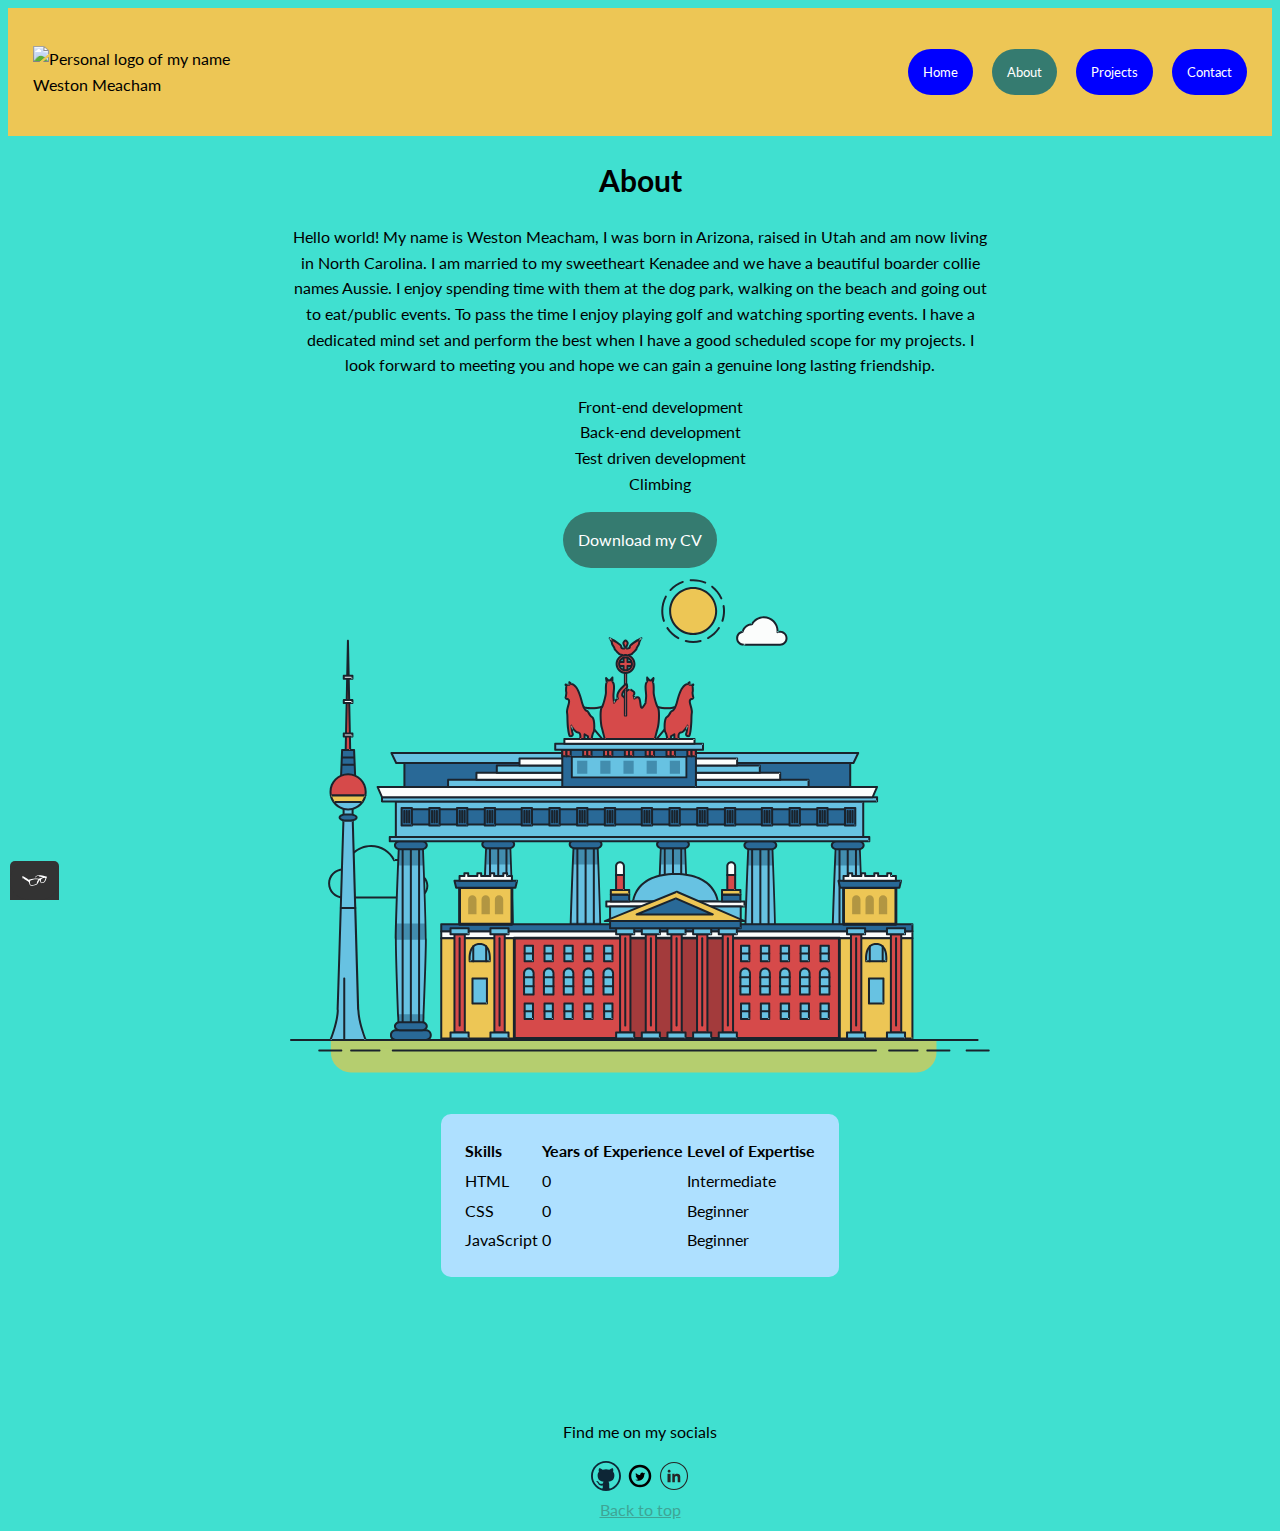
==== about.html @ 765415d3 "added files to project" ====
<!DOCTYPE html>
<html>
    
    <head>
        <meta charset="utf-8">
        <meta name="viewport" content="width=device-width, initial-scale=1">
        <title>About Weston Meacham</title>
        <link rel="shortcut icon" href="img/laptop.ico" type="image/x-icon">
        <link href="https://fonts.googleapis.com/css2?family=Lato:wght@400;700&display=swap" rel="stylesheet">
        <link rel="stylesheet" type="text/css" href="css/style.production.css">
    </head>
            
    <body>
      <header class="page-header">
          <!-- Add your logo here -->
          <img src="https://placehold.co/200x70" alt="Personal logo of my name Weston Meacham" class="page-header__item">
          <nav class="main-navigation page-header__item">
              <ul role="menubar" class="navigation-list">
                <li role="presentation">
                  <a href="index.html" role="menuitem" class="navigation-list__item navigation-list__item--active"><button class="button_secondary">Home</button></a>
                  </li>
                  <li role="presentation">
                    <a href="about.html" role="menuitem" class="navigation-list__item"><button>About</button></a>
                  </li>
                  <li role="presentation">
                    <a href="work.html" role="menuitem" class="navigation-list__item"><button class="button_secondary">Projects</button></a>
                  </li>
                  <li role="presentation">
                    <a href="contact.html" role="menuitem" class="navigation-list__item"><button class="button_secondary">Contact</button></a>
                  </li>
              </ul>
          </nav>
      </header>
        
    <div class="about">
        <h1>About</h1>
        <p>Hello world! My name is Weston Meacham, I was born in Arizona, raised in Utah and am now living in North Carolina. I am married to my sweetheart Kenadee and we have a beautiful boarder collie names Aussie. I enjoy spending time with them at the dog park, walking on the beach and going out to eat/public events. To pass the time I enjoy playing golf and watching sporting events. I have a dedicated mind set and perform the best when I have a good scheduled scope for my projects. I look forward to meeting you and hope we can gain a genuine long lasting friendship. </p>
          <ul class="experience-list">
            <li>Front-end development</li>
            <li>Back-end development</li>
            <li>Test driven development</li>
            <li>Climbing</li>
          </ul>

      <div class="about-cv">
        <a href="files/cv.pdf" class="about-cv__button button" download>Download my CV</a>
    </div>

            <svg id="about-picture" xmlns="http://www.w3.org/2000/svg" class="berlin-illustration" height="auto" viewBox="0 0 700 505" xmlns:xlink="http://www.w3.org/1999/xlink">
              <defs>
                  <polygon id="a" points=".06 231.917 .06 .929 688.717 .929 688.717 231.917"></polygon>
              </defs>
              <g fill="none" fill-rule="evenodd">
                <g transform="translate(0 241)" class="cloud-front">
                <path fill="#1A232C" d="M87.602,29 L87.602,28 C87.326,28.001 87.103,28.024 86.927,28.033 L86.979,29.031 L87.947,28.78 C85.741,20.282 78.041,14.002 68.852,14 C67.858,14 66.904,14.096 65.98,14.231 L66.125,15.22 L67.019,14.772 C62.626,6.015 53.567,0.001 43.102,0 C29.041,0.002 17.524,10.848 16.443,24.632 L17.44,24.71 L17.606,23.724 C16.803,23.589 15.969,23.5 15.102,23.5 C6.817,23.501 0.102,30.215 0.102,38.5 C0.102,46.785 6.817,53.499 15.102,53.5 L87.602,53.5 C94.644,53.499 100.351,47.792 100.352,40.75 C100.351,33.708 94.644,28.001 87.602,28 L87.602,30 C90.573,30 93.254,31.202 95.203,33.149 C97.15,35.097 98.351,37.778 98.352,40.75 C98.351,43.722 97.15,46.403 95.203,48.351 C93.254,50.298 90.573,51.5 87.602,51.5 L15.102,51.5 C11.509,51.5 8.265,50.046 5.909,47.692 C3.555,45.337 2.102,42.093 2.102,38.5 C2.102,34.907 3.555,31.663 5.909,29.308 C8.265,26.954 11.509,25.5 15.102,25.5 C15.831,25.5 16.553,25.575 17.273,25.697 C17.551,25.743 17.832,25.672 18.055,25.499 C18.277,25.325 18.414,25.07 18.436,24.789 C19.436,12.04 30.094,1.998 43.102,2 C52.786,1.999 61.163,7.564 65.231,15.669 C65.425,16.055 65.842,16.272 66.27,16.21 C67.132,16.084 67.988,16 68.852,16 C77.108,15.998 84.027,21.647 86.011,29.283 C86.13,29.741 86.557,30.054 87.031,30.03 C87.27,30.017 87.457,29.999 87.602,30 L87.602,29" transform="translate(38 36)"></path>
                  </g>
                  <path fill="#B5CE6F" d="M646.484,484.382 C646.484,489.501 644.531,494.62 640.627,498.525 C636.722,502.43 631.603,504.382 626.484,504.382 L60.873,504.382 C55.754,504.382 50.636,502.43 46.731,498.525 C42.826,494.62 40.873,489.501 40.873,484.382 L40.873,471.917 L646.484,471.917 L646.484,484.382"></path>
                  <polyline fill="#67C2E2" points="334.824 185.029 101.449 185.029 106.209 195.08 563.438 195.08 568.2 185.029 334.824 185.029"></polyline>
                  <path fill="#1A232C" d="M334.824,185.029 L334.824,184.029 L101.449,184.029 C101.104,184.029 100.788,184.203 100.604,184.494 C100.42,184.785 100.398,185.146 100.545,185.457 L105.306,195.508 C105.471,195.856 105.824,196.079 106.209,196.079 L563.438,196.079 C563.824,196.079 564.177,195.856 564.342,195.508 L569.104,185.457 C569.251,185.146 569.229,184.785 569.045,184.494 C568.861,184.203 568.544,184.029 568.2,184.029 L334.824,184.029 L334.824,186.029 L566.62,186.029 L562.806,194.08 L106.842,194.08 L103.029,186.029 L334.824,186.029 L334.824,185.029"></path>
                  <polygon fill="#296997" points="114.416 218.974 560.222 218.974 560.222 195.08 114.416 195.08"></polygon>
                  <path fill="#1A232C" d="M560.222,218.974 L560.222,217.974 L115.416,217.974 L115.416,196.079 L559.222,196.079 L559.222,218.974 L560.222,218.974 L560.222,217.974 L560.222,218.974 L561.222,218.974 L561.222,195.08 C561.222,194.816 561.115,194.559 560.929,194.372 C560.742,194.186 560.485,194.08 560.222,194.08 L114.416,194.08 C114.152,194.08 113.895,194.186 113.708,194.372 C113.522,194.559 113.416,194.816 113.416,195.08 L113.416,218.974 C113.416,219.237 113.522,219.495 113.708,219.681 C113.895,219.867 114.152,219.974 114.416,219.974 L560.222,219.974 C560.485,219.974 560.742,219.867 560.929,219.681 C561.115,219.495 561.222,219.237 561.222,218.974 L560.222,218.974"></path>
                  <polygon fill="#67C2E2" points="105.85 269.08 573.225 269.08 573.225 233.398 105.85 233.398"></polygon>
                  <path fill="#1A232C" d="M573.225,233.398 L573.225,232.398 L105.85,232.398 C105.587,232.398 105.329,232.505 105.143,232.691 C104.957,232.877 104.85,233.134 104.85,233.398 L104.85,269.08 C104.85,269.344 104.957,269.601 105.143,269.788 C105.329,269.974 105.587,270.08 105.85,270.08 L573.225,270.08 C573.488,270.08 573.745,269.974 573.932,269.788 C574.118,269.601 574.225,269.344 574.225,269.08 L574.225,233.398 C574.225,233.134 574.118,232.877 573.932,232.691 C573.745,232.505 573.488,232.398 573.225,232.398 L573.225,233.398 L572.225,233.398 L572.225,268.08 L106.85,268.08 L106.85,234.398 L573.225,234.398 L573.225,233.398 L572.225,233.398 L573.225,233.398"></path>
                  <polygon fill="#296997" points="116.751 256.508 562.557 256.508 562.557 241.243 116.751 241.243"></polygon>
                  <path fill="#1A232C" d="M562.557,256.508 L562.557,255.508 L117.75,255.508 L117.75,242.243 L561.557,242.243 L561.557,256.508 L562.557,256.508 L562.557,255.508 L562.557,256.508 L563.557,256.508 L563.557,241.243 C563.557,240.979 563.45,240.722 563.264,240.535 C563.078,240.349 562.82,240.243 562.557,240.243 L116.75,240.243 C116.487,240.243 116.23,240.349 116.043,240.535 C115.857,240.722 115.751,240.979 115.751,241.243 L115.751,256.508 C115.751,256.771 115.857,257.029 116.043,257.215 C116.23,257.401 116.487,257.508 116.751,257.508 L562.557,257.508 C562.82,257.508 563.077,257.401 563.264,257.215 C563.45,257.029 563.557,256.771 563.557,256.508 L562.557,256.508"></path>
                  <polygon fill="#67C2E2" points="158.07 218.974 518.563 218.974 518.563 211.858 158.07 211.858"></polygon>
                  <path fill="#1A232C" d="M518.563,211.858 L518.563,210.858 L158.07,210.858 C157.807,210.858 157.549,210.964 157.363,211.151 C157.177,211.337 157.07,211.594 157.07,211.858 L157.07,218.974 C157.07,219.237 157.177,219.495 157.363,219.681 C157.549,219.867 157.807,219.974 158.07,219.974 L518.563,219.974 C518.826,219.974 519.083,219.867 519.27,219.681 C519.456,219.495 519.562,219.237 519.562,218.974 L519.562,211.858 C519.562,211.594 519.456,211.337 519.27,211.151 C519.083,210.964 518.826,210.858 518.563,210.858 L518.563,211.858 L517.563,211.858 L517.563,217.974 L159.07,217.974 L159.07,212.858 L518.563,212.858 L518.563,211.858 L517.563,211.858 L518.563,211.858"></path>
                  <polygon fill="#FBFDFC" points="186.438 211.858 490.194 211.858 490.194 204.741 186.438 204.741"></polygon>
                  <path fill="#1A232C" d="M490.194,204.741 L490.194,203.741 L186.438,203.741 C186.175,203.741 185.917,203.848 185.731,204.034 C185.545,204.221 185.438,204.478 185.438,204.741 L185.438,211.858 C185.438,212.121 185.545,212.379 185.731,212.565 C185.917,212.751 186.175,212.858 186.438,212.858 L490.194,212.858 C490.458,212.858 490.715,212.751 490.902,212.565 C491.088,212.379 491.194,212.121 491.194,211.858 L491.194,204.741 C491.194,204.478 491.088,204.221 490.902,204.034 C490.715,203.848 490.458,203.741 490.194,203.741 L490.194,204.741 L489.194,204.741 L489.194,210.858 L187.438,210.858 L187.438,205.741 L490.194,205.741 L490.194,204.741 L489.194,204.741 L490.194,204.741"></path>
                  <polygon fill="#67C2E2" points="206.805 204.741 469.828 204.741 469.828 197.624 206.805 197.624"></polygon>
                  <path fill="#1A232C" d="M469.828,197.624 L469.828,196.624 L206.805,196.624 C206.541,196.624 206.284,196.731 206.098,196.917 C205.911,197.103 205.805,197.361 205.805,197.624 L205.805,204.741 C205.805,205.005 205.911,205.262 206.098,205.449 C206.284,205.635 206.541,205.741 206.805,205.741 L469.828,205.741 C470.091,205.741 470.349,205.635 470.535,205.449 C470.722,205.262 470.828,205.005 470.828,204.741 L470.828,197.624 C470.828,197.361 470.722,197.103 470.535,196.917 C470.349,196.731 470.091,196.624 469.828,196.624 L469.828,197.624 L468.828,197.624 L468.828,203.741 L207.805,203.741 L207.805,198.624 L469.828,198.624 L469.828,197.624 L468.828,197.624 L469.828,197.624"></path>
                  <polygon fill="#FBFDFC" points="229.521 197.624 447.111 197.624 447.111 190.509 229.521 190.509"></polygon>
                  <path fill="#1A232C" d="M447.111,190.509 L447.111,189.509 L229.521,189.509 C229.258,189.509 229,189.616 228.814,189.802 C228.628,189.988 228.521,190.246 228.521,190.509 L228.521,197.624 C228.521,197.888 228.628,198.145 228.814,198.332 C229,198.518 229.258,198.624 229.521,198.624 L447.111,198.624 C447.375,198.624 447.632,198.518 447.818,198.332 C448.005,198.145 448.111,197.888 448.111,197.624 L448.111,190.509 C448.111,190.246 448.005,189.988 447.818,189.802 C447.632,189.616 447.375,189.509 447.111,189.509 L447.111,190.509 L446.111,190.509 L446.111,196.624 L230.521,196.624 L230.521,191.509 L447.111,191.509 L447.111,190.509 L446.111,190.509 L447.111,190.509"></path>
                  <path fill="#67C2E2" d="M135.607,355.447 C135.163,337.766 134.264,313.326 133.648,297.387 C133.274,287.721 133.004,281.18 133.004,281.18 L108.722,281.18 C108.722,281.18 108.452,287.721 108.079,297.387 C107.462,313.326 106.563,337.766 106.119,355.447 C105.953,362.059 105.85,367.732 105.85,371.653 L105.85,371.654 C105.85,386.117 107.243,424.332 108.089,446.189 C108.457,455.706 108.722,462.126 108.722,462.126 L133.004,462.126 C133.004,462.126 133.269,455.706 133.637,446.189 C134.482,424.332 135.876,386.117 135.876,371.654 L135.876,371.653 C135.876,367.732 135.773,362.059 135.607,355.447"></path>
                  <path fill="#428DAE" d="M133.648 297.387L108.079 297.387C108.452 287.721 108.722 281.18 108.722 281.18L133.004 281.18C133.004 281.18 133.274 287.721 133.648 297.387M135.876 371.654L105.85 371.654 105.85 371.653C105.85 367.732 105.953 362.059 106.119 355.447L135.607 355.447C135.773 362.059 135.876 367.732 135.876 371.653L135.876 371.654M133.004 462.126L108.722 462.126C108.722 462.126 108.457 455.706 108.089 446.189L133.637 446.189C133.269 455.706 133.004 462.126 133.004 462.126"></path>
                  <path fill="#1A232C" d="M109.612,461.199 L132.114,461.199 C132.447,453.007 134.949,390.886 134.949,371.653 C134.949,352.42 132.447,290.299 132.114,282.108 L109.612,282.108 C109.279,290.299 106.778,352.42 106.778,371.653 C106.778,390.886 109.279,453.007 109.612,461.199 Z M133.895,463.054 L107.832,463.054 L107.794,462.164 C107.766,461.466 104.922,392.193 104.922,371.653 C104.922,351.114 107.766,281.839 107.794,281.142 L107.832,280.252 L133.895,280.252 L133.931,281.142 C133.96,281.839 136.804,351.114 136.804,371.653 C136.804,392.193 133.96,461.466 133.931,462.164 L133.895,463.054 L133.895,463.054 Z"></path>
                  <path fill="#1A232C" d="M111.638 281.18L111.638 462.126C111.638 462.679 112.086 463.126 112.638 463.126 113.19 463.126 113.638 462.679 113.638 462.126L113.638 281.18C113.638 280.628 113.19 280.18 112.638 280.18 112.086 280.18 111.638 280.628 111.638 281.18M119.863 281.18L119.863 462.126C119.863 462.679 120.311 463.126 120.863 463.126 121.416 463.126 121.863 462.679 121.863 462.126L121.863 281.18C121.863 280.628 121.416 280.18 120.863 280.18 120.311 280.18 119.863 280.628 119.863 281.18M128.088 281.18L128.088 462.126C128.088 462.679 128.536 463.126 129.088 463.126 129.64 463.126 130.088 462.679 130.088 462.126L130.088 281.18C130.088 280.628 129.64 280.18 129.088 280.18 128.536 280.18 128.088 280.628 128.088 281.18"></path>
                  <path fill="#296997" d="M136.79,277.265 C136.79,279.418 134.675,281.18 132.09,281.18 L109.636,281.18 C107.051,281.18 104.936,279.418 104.936,277.265 C104.936,275.111 107.051,273.349 109.636,273.349 L132.09,273.349 C134.675,273.349 136.79,275.111 136.79,277.265"></path>
                  <path fill="#1A232C" d="M136.79,277.265 L135.79,277.265 C135.789,278.005 135.433,278.704 134.769,279.262 C134.109,279.814 133.155,280.181 132.09,280.18 L109.636,280.18 C108.571,280.181 107.617,279.814 106.956,279.262 C106.293,278.704 105.936,278.005 105.936,277.265 C105.936,276.524 106.293,275.825 106.957,275.267 C107.617,274.715 108.571,274.348 109.636,274.349 L132.09,274.349 C133.155,274.348 134.109,274.716 134.769,275.267 C135.433,275.825 135.789,276.524 135.79,277.265 L137.79,277.265 C137.791,275.851 137.09,274.593 136.049,273.731 C135.006,272.863 133.61,272.35 132.09,272.349 L109.636,272.349 C108.116,272.35 106.72,272.863 105.676,273.731 C104.636,274.593 103.935,275.851 103.936,277.265 C103.935,278.678 104.636,279.937 105.677,280.798 C106.72,281.666 108.116,282.179 109.636,282.18 L132.09,282.18 C133.61,282.179 135.006,281.666 136.049,280.798 C137.09,279.937 137.791,278.678 137.79,277.265 L136.79,277.265"></path>
                  <path fill="#296997" d="M140.775,467.217 C140.775,469.803 138.661,471.917 136.076,471.917 L105.65,471.917 C103.065,471.917 100.951,469.803 100.951,467.217 L100.951,466.825 C100.951,464.241 103.065,462.126 105.65,462.126 L136.076,462.126 C138.661,462.126 140.775,464.241 140.775,466.825 L140.775,467.217"></path>
                  <path fill="#1A232C" d="M140.775,467.217 L139.775,467.217 C139.775,468.235 139.361,469.155 138.688,469.83 C138.013,470.503 137.093,470.917 136.076,470.917 L105.65,470.917 C104.633,470.917 103.713,470.504 103.038,469.83 C102.365,469.155 101.951,468.235 101.951,467.217 L101.951,466.825 C101.951,465.808 102.365,464.889 103.038,464.214 C103.713,463.54 104.633,463.127 105.65,463.126 L136.076,463.126 C137.093,463.127 138.013,463.54 138.688,464.214 C139.362,464.889 139.775,465.808 139.775,466.825 L139.775,467.217 L141.775,467.217 L141.775,466.825 C141.772,463.684 139.217,461.13 136.076,461.126 L105.65,461.126 C102.509,461.13 99.955,463.684 99.951,466.825 L99.951,467.217 C99.954,470.36 102.509,472.914 105.65,472.917 L136.076,472.917 C139.217,472.914 141.772,470.36 141.775,467.217 L140.775,467.217"></path>
                  <path fill="#296997" d="M136.79,458.208 C136.79,460.363 134.675,462.126 132.09,462.126 L109.636,462.126 C107.051,462.126 104.936,460.363 104.936,458.208 C104.936,456.057 107.051,454.292 109.636,454.292 L132.09,454.292 C134.675,454.292 136.79,456.057 136.79,458.208"></path>
                  <path fill="#1A232C" d="M136.79,458.208 L135.79,458.208 C135.789,458.949 135.432,459.649 134.769,460.207 C134.108,460.76 133.154,461.128 132.09,461.126 L109.636,461.126 C108.572,461.128 107.617,460.76 106.957,460.207 C106.293,459.649 105.936,458.949 105.936,458.208 C105.936,457.47 106.293,456.77 106.957,456.212 C107.617,455.659 108.572,455.291 109.636,455.292 L132.09,455.292 C133.154,455.291 134.108,455.659 134.769,456.212 C135.433,456.77 135.789,457.47 135.79,458.208 L137.79,458.208 C137.791,456.796 137.09,455.538 136.05,454.675 C135.006,453.808 133.61,453.294 132.09,453.292 L109.636,453.292 C108.115,453.294 106.719,453.808 105.676,454.675 C104.636,455.538 103.935,456.796 103.936,458.208 C103.935,459.622 104.636,460.881 105.676,461.743 C106.72,462.611 108.116,463.125 109.636,463.126 L132.09,463.126 C133.61,463.125 135.006,462.611 136.05,461.743 C137.09,460.881 137.791,459.622 137.79,458.208 L136.79,458.208"></path>
                  <path fill="#67C2E2" d="M572.471,355.447 C572.025,337.766 571.126,313.326 570.51,297.387 C570.137,287.721 569.867,281.18 569.867,281.18 L545.585,281.18 C545.585,281.18 545.315,287.721 544.942,297.387 C544.326,313.326 543.427,337.766 542.981,355.447 C542.815,362.059 542.713,367.732 542.713,371.653 L542.713,371.654 C542.713,386.117 544.107,424.332 544.952,446.189 C545.32,455.706 545.585,462.126 545.585,462.126 L569.867,462.126 C569.867,462.126 570.132,455.706 570.499,446.189 C571.346,424.332 572.739,386.117 572.739,371.654 L572.739,371.653 C572.739,367.732 572.637,362.059 572.471,355.447"></path>
                  <path fill="#428DAE" d="M569.582 297.387L566.951 297.387 566.951 282.108 568.977 282.108C569.063 284.206 569.29 289.841 569.582 297.387M564.951 297.387L545.871 297.387C546.162 289.841 546.39 284.206 546.476 282.108L564.951 282.108 564.951 297.387M571.8 369.187L566.951 369.187 566.951 356.265 571.562 356.265C571.685 361.272 571.771 365.701 571.8 369.187M564.951 369.187L543.653 369.187C543.684 365.512 543.777 360.79 543.912 355.447L553.551 355.447 553.551 356.265 564.951 356.265 564.951 369.187"></path>
                  <path fill="#1A232C" d="M546.476,461.199 L568.977,461.199 C569.31,453.007 571.812,390.886 571.812,371.653 C571.812,352.42 569.31,290.299 568.977,282.108 L546.476,282.108 C546.142,290.299 543.642,352.42 543.642,371.653 C543.642,390.886 546.142,453.007 546.476,461.199 M570.758,463.054 L544.694,463.054 L544.658,462.164 C544.629,461.466 541.785,392.193 541.785,371.653 C541.785,351.114 544.629,281.839 544.658,281.142 L544.694,280.252 L570.758,280.252 L570.795,281.142 C570.823,281.839 573.667,351.114 573.667,371.653 C573.667,392.193 570.823,461.466 570.795,462.164 L570.758,463.054"></path>
                  <path fill="#1A232C" d="M548.501 281.18L548.501 462.126C548.501 462.679 548.949 463.126 549.501 463.126 550.053 463.126 550.501 462.679 550.501 462.126L550.501 281.18C550.501 280.628 550.053 280.18 549.501 280.18 548.949 280.18 548.501 280.628 548.501 281.18M556.727 281.18L556.727 462.126C556.727 462.679 557.174 463.126 557.727 463.126 558.279 463.126 558.727 462.679 558.727 462.126L558.727 281.18C558.727 280.628 558.279 280.18 557.727 280.18 557.174 280.18 556.727 280.628 556.727 281.18M564.951 281.18L564.951 462.126C564.951 462.679 565.399 463.126 565.951 463.126 566.503 463.126 566.951 462.679 566.951 462.126L566.951 281.18C566.951 280.628 566.503 280.18 565.951 280.18 565.399 280.18 564.951 280.628 564.951 281.18"></path>
                  <path fill="#296997" d="M573.653,277.265 C573.653,279.418 571.537,281.18 568.953,281.18 L546.499,281.18 C543.915,281.18 541.799,279.418 541.799,277.265 C541.799,275.111 543.915,273.349 546.499,273.349 L568.953,273.349 C571.537,273.349 573.653,275.111 573.653,277.265"></path>
                  <path fill="#1A232C" d="M573.653,277.265 L572.653,277.265 C572.653,278.005 572.296,278.704 571.632,279.262 C570.972,279.814 570.017,280.181 568.953,280.18 L546.499,280.18 C545.435,280.181 544.48,279.814 543.82,279.262 C543.156,278.704 542.8,278.005 542.799,277.265 C542.8,276.525 543.156,275.825 543.82,275.267 C544.481,274.715 545.435,274.348 546.499,274.349 L568.953,274.349 C570.017,274.348 570.972,274.715 571.632,275.267 C572.296,275.825 572.653,276.525 572.653,277.265 L574.653,277.265 C574.654,275.851 573.953,274.593 572.912,273.731 C571.869,272.863 570.473,272.35 568.953,272.349 L546.499,272.349 C544.979,272.35 543.583,272.863 542.54,273.731 C541.499,274.593 540.798,275.851 540.799,277.265 C540.798,278.679 541.499,279.937 542.54,280.798 C543.583,281.666 544.979,282.179 546.499,282.18 L568.953,282.18 C570.473,282.179 571.869,281.666 572.912,280.798 C573.953,279.937 574.654,278.679 574.653,277.265 L573.653,277.265"></path>
                  <path fill="#296997" d="M577.639,467.217 C577.639,469.803 575.524,471.917 572.938,471.917 L542.514,471.917 C539.929,471.917 537.813,469.803 537.813,467.217 L537.813,466.825 C537.813,464.241 539.929,462.126 542.514,462.126 L572.938,462.126 C575.524,462.126 577.639,464.241 577.639,466.825 L577.639,467.217"></path>
                  <path fill="#1A232C" d="M577.639,467.217 L576.639,467.217 C576.638,468.235 576.225,469.155 575.551,469.83 C574.876,470.503 573.956,470.917 572.938,470.917 L542.514,470.917 C541.497,470.917 540.576,470.503 539.901,469.83 C539.227,469.155 538.814,468.234 538.813,467.217 L538.813,466.825 C538.814,465.808 539.227,464.889 539.901,464.214 C540.576,463.54 541.497,463.127 542.514,463.126 L572.938,463.126 C573.956,463.127 574.876,463.54 575.551,464.214 C576.225,464.888 576.638,465.808 576.639,466.825 L576.639,467.217 L578.639,467.217 L578.639,466.825 C578.635,463.684 576.081,461.13 572.938,461.126 L542.514,461.126 C539.372,461.13 536.817,463.684 536.813,466.825 L536.813,467.217 C536.817,470.36 539.372,472.914 542.514,472.917 L572.938,472.917 C576.081,472.914 578.635,470.359 578.639,467.217 L577.639,467.217"></path>
                  <path fill="#296997" d="M573.653,458.208 C573.653,460.363 571.537,462.126 568.953,462.126 L546.499,462.126 C543.915,462.126 541.799,460.363 541.799,458.208 C541.799,456.057 543.915,454.292 546.499,454.292 L568.953,454.292 C571.537,454.292 573.653,456.057 573.653,458.208"></path>
                  <path fill="#1A232C" d="M573.653,458.208 L572.653,458.208 C572.653,458.949 572.296,459.649 571.632,460.207 C570.971,460.76 570.017,461.128 568.953,461.126 L546.499,461.126 C545.435,461.128 544.481,460.76 543.82,460.207 C543.157,459.649 542.799,458.949 542.799,458.208 C542.799,457.47 543.156,456.77 543.82,456.212 C544.481,455.659 545.435,455.291 546.499,455.292 L568.953,455.292 C570.017,455.291 570.971,455.659 571.632,456.212 C572.296,456.77 572.653,457.47 572.653,458.208 L574.653,458.208 C574.654,456.796 573.953,455.538 572.912,454.675 C571.869,453.808 570.473,453.294 568.953,453.292 L546.499,453.292 C544.979,453.294 543.583,453.808 542.54,454.675 C541.499,455.538 540.798,456.796 540.799,458.208 C540.798,459.622 541.499,460.881 542.54,461.743 C543.583,462.611 544.979,463.125 546.499,463.126 L568.953,463.126 C570.473,463.125 571.869,462.611 572.912,461.743 C573.953,460.881 574.654,459.622 574.653,458.208 L573.653,458.208"></path>
                  <path fill="#67C2E2" d="M485.098,355.447 C484.654,337.766 483.753,313.326 483.137,297.387 C482.764,287.721 482.494,281.18 482.494,281.18 L458.213,281.18 C458.213,281.18 457.942,287.721 457.569,297.387 C456.953,313.326 456.055,337.766 455.608,355.447 C455.443,362.059 455.34,367.732 455.34,371.653 L455.34,371.654 C455.34,386.117 456.733,424.332 457.58,446.189 C457.948,455.706 458.213,462.126 458.213,462.126 L482.494,462.126 C482.494,462.126 482.759,455.706 483.126,446.189 C483.973,424.332 485.366,386.117 485.366,371.654 L485.366,371.653 C485.366,367.732 485.265,362.059 485.098,355.447"></path>
                  <path fill="#428DAE" d="M483.137 297.387L457.569 297.387C457.942 287.721 458.213 281.18 458.213 281.18L482.494 281.18C482.494 281.18 482.764 287.721 483.137 297.387M485.355 369.187L455.351 369.187C455.382 365.502 455.475 360.78 455.608 355.447L485.098 355.447C485.232 360.78 485.325 365.502 485.355 369.187"></path>
                  <path fill="#1A232C" d="M459.103,461.199 L481.605,461.199 C481.938,453.007 484.439,390.886 484.439,371.653 C484.439,352.42 481.938,290.299 481.605,282.108 L459.103,282.108 C458.769,290.299 456.268,352.42 456.268,371.653 C456.268,390.886 458.769,453.007 459.103,461.199 Z M483.386,463.054 L457.321,463.054 L457.285,462.164 C457.256,461.466 454.412,392.193 454.412,371.653 C454.412,351.114 457.256,281.839 457.285,281.142 L457.321,280.252 L483.386,280.252 L483.422,281.142 C483.45,281.839 486.294,351.114 486.294,371.653 C486.294,392.193 483.45,461.466 483.422,462.164 L483.386,463.054 L483.386,463.054 Z"></path>
                  <path fill="#1A232C" d="M461.128 281.18L461.128 462.126C461.128 462.679 461.576 463.126 462.128 463.126 462.68 463.126 463.128 462.679 463.128 462.126L463.128 281.18C463.128 280.628 462.68 280.18 462.128 280.18 461.576 280.18 461.128 280.628 461.128 281.18M469.354 281.18L469.354 462.126C469.354 462.679 469.801 463.126 470.354 463.126 470.906 463.126 471.354 462.679 471.354 462.126L471.354 281.18C471.354 280.628 470.906 280.18 470.354 280.18 469.801 280.18 469.354 280.628 469.354 281.18M477.578 281.18L477.578 462.126C477.578 462.679 478.026 463.126 478.578 463.126 479.13 463.126 479.578 462.679 479.578 462.126L479.578 281.18C479.578 280.628 479.13 280.18 478.578 280.18 478.026 280.18 477.578 280.628 477.578 281.18"></path>
                  <path fill="#296997" d="M486.281,277.265 C486.281,279.418 484.164,281.18 481.58,281.18 L459.126,281.18 C456.542,281.18 454.426,279.418 454.426,277.265 C454.426,275.111 456.542,273.349 459.126,273.349 L481.58,273.349 C484.164,273.349 486.281,275.111 486.281,277.265"></path>
                  <path fill="#1A232C" d="M486.281,277.265 L485.281,277.265 C485.281,278.005 484.924,278.704 484.26,279.262 C483.599,279.814 482.644,280.181 481.58,280.18 L459.126,280.18 C458.062,280.181 457.107,279.814 456.447,279.262 C455.783,278.704 455.427,278.005 455.426,277.265 C455.427,276.525 455.783,275.825 456.447,275.267 C457.108,274.715 458.062,274.348 459.126,274.349 L481.58,274.349 C482.644,274.348 483.599,274.716 484.26,275.268 C484.924,275.825 485.281,276.525 485.281,277.265 L487.281,277.265 C487.282,275.851 486.58,274.593 485.54,273.731 C484.496,272.863 483.1,272.35 481.58,272.349 L459.126,272.349 C457.606,272.35 456.21,272.863 455.167,273.731 C454.126,274.593 453.425,275.851 453.426,277.265 C453.425,278.679 454.126,279.937 455.167,280.798 C456.21,281.666 457.606,282.179 459.126,282.18 L481.58,282.18 C483.1,282.179 484.496,281.666 485.54,280.799 C486.58,279.937 487.282,278.679 487.281,277.265 L486.281,277.265"></path>
                  <path fill="#296997" d="M490.266,467.217 C490.266,469.803 488.151,471.917 485.565,471.917 L455.141,471.917 C452.556,471.917 450.44,469.803 450.44,467.217 L450.44,466.825 C450.44,464.241 452.556,462.126 455.141,462.126 L485.565,462.126 C488.151,462.126 490.266,464.241 490.266,466.825 L490.266,467.217"></path>
                  <path fill="#1A232C" d="M490.266,467.217 L489.266,467.217 C489.265,468.235 488.852,469.155 488.178,469.83 C487.503,470.503 486.583,470.917 485.565,470.917 L455.141,470.917 C454.124,470.917 453.203,470.503 452.528,469.83 C451.854,469.155 451.441,468.234 451.44,467.217 L451.44,466.825 C451.441,465.808 451.854,464.889 452.528,464.214 C453.203,463.54 454.124,463.127 455.141,463.126 L485.565,463.126 C486.583,463.127 487.503,463.54 488.178,464.214 C488.852,464.888 489.265,465.808 489.266,466.825 L489.266,467.217 L491.266,467.217 L491.266,466.825 C491.262,463.684 488.708,461.13 485.565,461.126 L455.141,461.126 C451.999,461.13 449.444,463.684 449.44,466.825 L449.44,467.217 C449.444,470.36 451.999,472.914 455.141,472.917 L485.565,472.917 C488.708,472.914 491.262,470.359 491.266,467.217 L490.266,467.217"></path>
                  <path fill="#296997" d="M486.281,458.208 C486.281,460.363 484.164,462.126 481.58,462.126 L459.126,462.126 C456.542,462.126 454.426,460.363 454.426,458.208 C454.426,456.057 456.542,454.292 459.126,454.292 L481.58,454.292 C484.164,454.292 486.281,456.057 486.281,458.208"></path>
                  <path fill="#1A232C" d="M486.281,458.208 L485.281,458.208 C485.281,458.949 484.923,459.649 484.26,460.207 C483.599,460.76 482.644,461.128 481.58,461.126 L459.126,461.126 C458.062,461.128 457.108,460.76 456.447,460.207 C455.784,459.649 455.427,458.949 455.426,458.208 C455.426,457.47 455.783,456.77 456.447,456.212 C457.108,455.659 458.062,455.291 459.126,455.292 L481.58,455.292 C482.644,455.291 483.598,455.659 484.26,456.212 C484.924,456.77 485.281,457.47 485.281,458.208 L487.281,458.208 C487.282,456.795 486.58,455.538 485.54,454.675 C484.496,453.808 483.1,453.294 481.58,453.292 L459.126,453.292 C457.606,453.294 456.21,453.808 455.167,454.675 C454.126,455.538 453.425,456.796 453.426,458.208 C453.425,459.622 454.126,460.881 455.167,461.743 C456.21,462.611 457.606,463.125 459.126,463.126 L481.58,463.126 C483.1,463.125 484.496,462.611 485.54,461.743 C486.581,460.881 487.282,459.622 487.281,458.208 L486.281,458.208"></path>
                  <path fill="#67C2E2" d="M397.726,354.466 C397.28,336.787 396.381,312.346 395.765,296.407 C395.392,286.742 395.122,280.2 395.122,280.2 L370.84,280.2 C370.84,280.2 370.57,286.742 370.197,296.407 C369.581,312.346 368.682,336.787 368.236,354.466 C368.07,361.078 367.968,366.751 367.968,370.672 L367.968,370.673 C367.968,385.136 369.361,423.352 370.207,445.208 C370.575,454.726 370.84,461.146 370.84,461.146 L395.122,461.146 C395.122,461.146 395.386,454.726 395.754,445.208 C396.601,423.352 397.994,385.136 397.994,370.673 L397.994,370.672 C397.994,366.751 397.892,361.078 397.726,354.466"></path>
                  <path fill="#428DAE" d="M394.837 296.407L392.206 296.407 392.206 281.127 394.233 281.127C394.318 283.225 394.545 288.861 394.837 296.407L394.837 296.407zM383.981 296.407L390.206 296.407 390.206 281.127 383.981 281.127 383.981 296.407zM375.756 296.407L381.98 296.407 381.98 281.127 375.756 281.127 375.756 296.407zM373.756 296.407L371.126 296.407C371.417 288.861 371.645 283.225 371.73 281.127L373.756 281.127 373.756 296.407 373.756 296.407zM397.062 369.187L392.206 369.187 392.206 354.466 396.796 354.466C396.943 360.298 397.041 365.389 397.062 369.187L397.062 369.187zM383.981 369.187L390.206 369.187 390.206 354.466 383.981 354.466 383.981 369.187zM375.756 369.187L381.98 369.187 381.98 354.466 375.756 354.466 375.756 369.187zM373.756 369.187L368.9 369.187C368.921 365.389 369.019 360.298 369.166 354.466L373.756 354.466 373.756 369.187 373.756 369.187z"></path>
                  <path fill="#1A232C" d="M371.73,460.218 L394.233,460.218 C394.565,452.027 397.066,389.906 397.066,370.672 C397.066,351.44 394.565,289.319 394.233,281.127 L371.73,281.127 C371.397,289.319 368.895,351.44 368.895,370.672 C368.895,389.906 371.397,452.027 371.73,460.218 M396.013,462.074 L369.949,462.074 L369.912,461.184 C369.884,460.486 367.04,391.212 367.04,370.672 C367.04,350.133 369.884,280.859 369.912,280.162 L369.949,279.272 L396.013,279.272 L396.05,280.162 C396.078,280.859 398.922,350.133 398.922,370.672 C398.922,391.212 396.078,460.486 396.05,461.184 L396.013,462.074"></path>
                  <path fill="#1A232C" d="M373.756 280.2L373.756 461.146C373.756 461.698 374.203 462.146 374.756 462.146 375.308 462.146 375.756 461.698 375.756 461.146L375.756 280.2C375.756 279.647 375.308 279.2 374.756 279.2 374.203 279.2 373.756 279.647 373.756 280.2M381.98 280.2L381.98 461.146C381.98 461.698 382.428 462.146 382.98 462.146 383.533 462.146 383.981 461.698 383.981 461.146L383.981 280.2C383.981 279.647 383.533 279.2 382.98 279.2 382.428 279.2 381.98 279.647 381.98 280.2M390.206 280.2L390.206 461.146C390.206 461.698 390.654 462.146 391.206 462.146 391.758 462.146 392.206 461.698 392.206 461.146L392.206 280.2C392.206 279.647 391.758 279.2 391.206 279.2 390.654 279.2 390.206 279.647 390.206 280.2"></path>
                  <path fill="#296997" d="M398.908,276.285 C398.908,278.439 396.792,280.2 394.208,280.2 L371.754,280.2 C369.17,280.2 367.053,278.439 367.053,276.285 C367.053,274.13 369.17,272.369 371.754,272.369 L394.208,272.369 C396.792,272.369 398.908,274.13 398.908,276.285"></path>
                  <path fill="#1A232C" d="M398.908,276.285 L397.908,276.285 C397.907,277.025 397.551,277.724 396.887,278.281 C396.227,278.833 395.272,279.201 394.208,279.2 L371.754,279.2 C370.69,279.201 369.735,278.833 369.074,278.281 C368.41,277.724 368.053,277.025 368.053,276.285 C368.053,275.544 368.41,274.845 369.074,274.287 C369.735,273.735 370.69,273.367 371.754,273.369 L394.208,273.369 C395.272,273.367 396.227,273.735 396.887,274.287 C397.551,274.844 397.907,275.544 397.908,276.285 L399.908,276.285 C399.909,274.871 399.208,273.612 398.167,272.75 C397.124,271.883 395.728,271.37 394.208,271.369 L371.754,271.369 C370.234,271.37 368.838,271.883 367.794,272.75 C366.754,273.612 366.052,274.871 366.053,276.285 C366.052,277.699 366.754,278.957 367.795,279.818 C368.838,280.686 370.234,281.198 371.754,281.2 L394.208,281.2 C395.728,281.198 397.123,280.686 398.167,279.818 C399.208,278.957 399.909,277.698 399.908,276.285 L398.908,276.285"></path>
                  <path fill="#296997" d="M402.894,466.237 C402.894,468.823 400.779,470.937 398.193,470.937 L367.768,470.937 C365.183,470.937 363.068,468.823 363.068,466.237 L363.068,465.844 C363.068,463.26 365.183,461.146 367.768,461.146 L398.193,461.146 C400.779,461.146 402.894,463.26 402.894,465.844 L402.894,466.237"></path>
                  <path fill="#1A232C" d="M402.894,466.237 L401.894,466.237 C401.893,467.254 401.48,468.174 400.806,468.849 C400.131,469.523 399.211,469.937 398.193,469.937 L367.768,469.937 C366.751,469.937 365.831,469.523 365.156,468.849 C364.482,468.174 364.069,467.254 364.068,466.237 L364.068,465.844 C364.069,464.828 364.482,463.908 365.156,463.233 C365.831,462.56 366.751,462.146 367.768,462.146 L398.193,462.146 C399.211,462.146 400.131,462.56 400.806,463.233 C401.48,463.908 401.893,464.828 401.894,465.844 L401.894,466.237 L403.894,466.237 L403.894,465.844 C403.89,462.703 401.336,460.15 398.193,460.146 L367.768,460.146 C364.626,460.15 362.072,462.703 362.068,465.844 L362.068,466.237 C362.072,469.379 364.626,471.933 367.768,471.937 L398.193,471.937 C401.336,471.933 403.89,469.379 403.894,466.237 L402.894,466.237"></path>
                  <path fill="#296997" d="M398.908,457.228 C398.908,459.382 396.792,461.146 394.208,461.146 L371.754,461.146 C369.17,461.146 367.053,459.382 367.053,457.228 C367.053,455.077 369.17,453.312 371.754,453.312 L394.208,453.312 C396.792,453.312 398.908,455.077 398.908,457.228"></path>
                  <path fill="#1A232C" d="M398.908,457.228 L397.908,457.228 C397.908,457.968 397.55,458.669 396.887,459.226 C396.226,459.779 395.272,460.147 394.208,460.146 L371.754,460.146 C370.69,460.147 369.736,459.779 369.074,459.226 C368.411,458.668 368.053,457.968 368.053,457.228 C368.053,456.489 368.41,455.789 369.074,455.231 C369.736,454.679 370.69,454.311 371.754,454.312 L394.208,454.312 C395.272,454.311 396.226,454.679 396.887,455.231 C397.551,455.789 397.908,456.489 397.908,457.228 L399.908,457.228 C399.909,455.815 399.208,454.557 398.167,453.695 C397.124,452.827 395.728,452.313 394.208,452.312 L371.754,452.312 C370.234,452.313 368.838,452.827 367.794,453.695 C366.754,454.557 366.052,455.815 366.053,457.228 C366.052,458.642 366.753,459.901 367.794,460.763 C368.838,461.631 370.234,462.145 371.754,462.146 L394.208,462.146 C395.728,462.145 397.124,461.631 398.167,460.763 C399.208,459.9 399.909,458.642 399.908,457.228 L398.908,457.228"></path>
                  <path fill="#67C2E2" d="M310.353,354.466 C309.908,336.787 309.009,312.346 308.393,296.407 C308.019,286.742 307.75,280.2 307.75,280.2 L283.467,280.2 C283.467,280.2 283.198,286.742 282.824,296.407 C282.208,312.346 281.309,336.787 280.864,354.466 C280.698,361.078 280.596,366.751 280.596,370.672 L280.596,370.673 C280.596,385.136 281.989,423.352 282.834,445.208 C283.202,454.726 283.467,461.146 283.467,461.146 L307.75,461.146 C307.75,461.146 308.014,454.726 308.382,445.208 C309.228,423.352 310.622,385.136 310.622,370.673 L310.622,370.672 C310.622,366.751 310.518,361.078 310.353,354.466"></path>
                  <path fill="#428DAE" d="M308.393 296.407L282.824 296.407C283.198 286.742 283.467 280.2 283.467 280.2L307.75 280.2C307.75 280.2 308.019 286.742 308.393 296.407M310.617 369.187L280.6 369.187C280.621 365.377 280.718 360.285 280.864 354.466L310.353 354.466C310.498 360.285 310.596 365.377 310.617 369.187"></path>
                  <path fill="#1A232C" d="M284.357,460.218 L306.86,460.218 C307.193,452.027 309.694,389.906 309.694,370.672 C309.694,351.44 307.193,289.319 306.86,281.127 L284.357,281.127 C284.024,289.319 281.523,351.44 281.523,370.672 C281.523,389.906 284.024,452.027 284.357,460.218 Z M308.639,462.074 L282.576,462.074 L282.54,461.184 C282.511,460.486 279.668,391.212 279.668,370.672 C279.668,350.133 282.511,280.859 282.54,280.162 L282.576,279.272 L308.639,279.272 L308.677,280.162 C308.706,280.859 311.549,350.133 311.549,370.672 C311.549,391.212 308.706,460.486 308.677,461.184 L308.639,462.074 L308.639,462.074 Z"></path>
                  <path fill="#1A232C" d="M286.383 280.2L286.383 461.146C286.383 461.698 286.831 462.146 287.383 462.146 287.936 462.146 288.383 461.698 288.383 461.146L288.383 280.2C288.383 279.647 287.936 279.2 287.383 279.2 286.831 279.2 286.383 279.647 286.383 280.2M294.608 280.2L294.608 461.146C294.608 461.698 295.056 462.146 295.608 462.146 296.161 462.146 296.608 461.698 296.608 461.146L296.608 280.2C296.608 279.647 296.161 279.2 295.608 279.2 295.056 279.2 294.608 279.647 294.608 280.2M302.834 280.2L302.834 461.146C302.834 461.698 303.281 462.146 303.834 462.146 304.386 462.146 304.834 461.698 304.834 461.146L304.834 280.2C304.834 279.647 304.386 279.2 303.834 279.2 303.281 279.2 302.834 279.647 302.834 280.2"></path>
                  <path fill="#296997" d="M311.535,276.285 C311.535,278.439 309.42,280.2 306.836,280.2 L284.381,280.2 C281.797,280.2 279.681,278.439 279.681,276.285 C279.681,274.13 281.797,272.369 284.381,272.369 L306.836,272.369 C309.42,272.369 311.535,274.13 311.535,276.285"></path>
                  <path fill="#1A232C" d="M311.535,276.285 L310.535,276.285 C310.534,277.025 310.177,277.724 309.514,278.282 C308.854,278.833 307.901,279.201 306.836,279.2 L284.381,279.2 C283.316,279.201 282.362,278.833 281.702,278.281 C281.038,277.724 280.681,277.025 280.681,276.285 C280.681,275.544 281.038,274.844 281.702,274.287 C282.362,273.735 283.317,273.367 284.381,273.369 L306.836,273.369 C307.9,273.367 308.854,273.735 309.514,274.287 C310.177,274.844 310.534,275.544 310.535,276.285 L312.535,276.285 C312.535,274.871 311.835,273.613 310.795,272.75 C309.751,271.883 308.356,271.37 306.836,271.369 L284.381,271.369 C282.861,271.37 281.465,271.883 280.422,272.75 C279.381,273.612 278.68,274.871 278.681,276.285 C278.68,277.698 279.381,278.957 280.422,279.818 C281.465,280.686 282.861,281.198 284.381,281.2 L306.836,281.2 C308.356,281.198 309.751,280.685 310.794,279.818 C311.835,278.956 312.535,277.698 312.535,276.285 L311.535,276.285"></path>
                  <path fill="#296997" d="M315.522,466.237 C315.522,468.823 313.407,470.937 310.821,470.937 L280.396,470.937 C277.811,470.937 275.696,468.823 275.696,466.237 L275.696,465.844 C275.696,463.26 277.811,461.146 280.396,461.146 L310.821,461.146 C313.407,461.146 315.522,463.26 315.522,465.844 L315.522,466.237"></path>
                  <path fill="#1A232C" d="M315.522,466.237 L314.522,466.237 C314.521,467.254 314.108,468.174 313.434,468.849 C312.759,469.523 311.838,469.937 310.821,469.937 L280.396,469.937 C279.379,469.937 278.458,469.523 277.783,468.849 C277.11,468.174 276.696,467.254 276.696,466.237 L276.696,465.844 C276.696,464.828 277.11,463.908 277.783,463.233 C278.458,462.56 279.379,462.146 280.396,462.146 L310.821,462.146 C311.838,462.146 312.759,462.56 313.434,463.233 C314.108,463.908 314.521,464.828 314.522,465.844 L314.522,466.237 L316.521,466.237 L316.521,465.844 C316.518,462.703 313.963,460.15 310.821,460.146 L280.396,460.146 C277.254,460.15 274.7,462.703 274.696,465.844 L274.696,466.237 C274.699,469.379 277.254,471.933 280.396,471.937 L310.821,471.937 C313.963,471.933 316.518,469.379 316.521,466.237 L315.522,466.237"></path>
                  <path fill="#296997" d="M311.535,457.228 C311.535,459.382 309.42,461.146 306.836,461.146 L284.381,461.146 C281.797,461.146 279.681,459.382 279.681,457.228 C279.681,455.077 281.797,453.312 284.381,453.312 L306.836,453.312 C309.42,453.312 311.535,455.077 311.535,457.228"></path>
                  <path fill="#1A232C" d="M311.535,457.228 L310.535,457.228 C310.534,457.969 310.177,458.669 309.514,459.227 C308.854,459.779 307.9,460.147 306.836,460.146 L284.381,460.146 C283.317,460.147 282.363,459.779 281.702,459.227 C281.038,458.669 280.681,457.968 280.681,457.228 C280.681,456.489 281.038,455.789 281.702,455.231 C282.363,454.679 283.317,454.311 284.381,454.312 L306.836,454.312 C307.9,454.311 308.854,454.679 309.514,455.231 C310.177,455.789 310.534,456.489 310.535,457.228 L312.535,457.228 C312.535,455.815 311.835,454.558 310.795,453.695 C309.752,452.827 308.356,452.313 306.836,452.312 L284.381,452.312 C282.861,452.313 281.465,452.827 280.422,453.695 C279.381,454.557 278.68,455.815 278.681,457.228 C278.68,458.642 279.381,459.9 280.422,460.763 C281.465,461.631 282.861,462.145 284.381,462.146 L306.836,462.146 C308.356,462.145 309.752,461.631 310.795,460.763 C311.835,459.9 312.535,458.641 312.535,457.228 L311.535,457.228"></path>
                  <path fill="#67C2E2" d="M222.981,354.466 C222.535,336.787 221.636,312.346 221.02,296.407 C220.647,286.742 220.377,280.2 220.377,280.2 L196.094,280.2 C196.094,280.2 195.825,286.742 195.452,296.407 C194.835,312.346 193.936,336.787 193.491,354.466 C193.325,361.078 193.223,366.751 193.223,370.672 L193.223,370.673 C193.223,385.136 194.616,423.352 195.462,445.208 C195.83,454.726 196.094,461.146 196.094,461.146 L220.377,461.146 C220.377,461.146 220.642,454.726 221.009,445.208 C221.855,423.352 223.249,385.136 223.249,370.673 L223.249,370.672 C223.249,366.751 223.146,361.078 222.981,354.466"></path>
                  <path fill="#428DAE" d="M220.091 296.407L209.236 296.407 209.236 281.127 219.487 281.127C219.573 283.225 219.8 288.861 220.091 296.407L220.091 296.407zM201.011 296.407L207.236 296.407 207.236 281.127 201.011 281.127 201.011 296.407zM199.011 296.407L196.381 296.407C196.672 288.861 196.899 283.225 196.985 281.127L199.011 281.127 199.011 296.407 199.011 296.407zM222.317 369.187L209.236 369.187 209.236 356.265 221.923 356.265 221.923 354.466 222.051 354.466C222.198 360.298 222.296 365.389 222.317 369.187L222.317 369.187zM201.011 369.187L207.236 369.187 207.236 356.265 201.011 356.265 201.011 369.187zM199.011 369.187L194.155 369.187C194.174 365.784 194.255 361.345 194.377 356.265L199.011 356.265 199.011 369.187 199.011 369.187z"></path>
                  <path fill="#1A232C" d="M196.985,460.218 L219.487,460.218 C219.82,452.027 222.321,389.906 222.321,370.672 C222.321,351.44 219.82,289.319 219.487,281.127 L196.985,281.127 C196.651,289.319 194.151,351.44 194.151,370.672 C194.151,389.906 196.651,452.027 196.985,460.218 M221.267,462.074 L195.204,462.074 L195.167,461.184 C195.138,460.486 192.295,391.212 192.295,370.672 C192.295,350.133 195.138,280.859 195.167,280.162 L195.204,279.272 L221.267,279.272 L221.305,280.162 C221.334,280.859 224.177,350.133 224.177,370.672 C224.177,391.212 221.334,460.486 221.305,461.184 L221.267,462.074"></path>
                  <path fill="#1A232C" d="M199.011 280.2L199.011 461.146C199.011 461.698 199.458 462.146 200.011 462.146 200.563 462.146 201.011 461.698 201.011 461.146L201.011 280.2C201.011 279.647 200.563 279.2 200.011 279.2 199.458 279.2 199.011 279.647 199.011 280.2M207.236 280.2L207.236 461.146C207.236 461.698 207.684 462.146 208.236 462.146 208.788 462.146 209.236 461.698 209.236 461.146L209.236 280.2C209.236 279.647 208.788 279.2 208.236 279.2 207.684 279.2 207.236 279.647 207.236 280.2M215.461 280.2L215.461 461.146C215.461 461.698 215.909 462.146 216.461 462.146 217.013 462.146 217.461 461.698 217.461 461.146L217.461 280.2C217.461 279.647 217.013 279.2 216.461 279.2 215.909 279.2 215.461 279.647 215.461 280.2"></path>
                  <path fill="#296997" d="M224.162,276.285 C224.162,278.439 222.047,280.2 219.463,280.2 L197.008,280.2 C194.424,280.2 192.308,278.439 192.308,276.285 C192.308,274.13 194.424,272.369 197.008,272.369 L219.463,272.369 C222.047,272.369 224.162,274.13 224.162,276.285"></path>
                  <path fill="#1A232C" d="M224.162,276.285 L223.162,276.285 C223.161,277.025 222.805,277.724 222.142,278.282 C221.482,278.833 220.528,279.201 219.463,279.2 L197.008,279.2 C195.944,279.201 194.99,278.833 194.329,278.281 C193.665,277.724 193.308,277.025 193.308,276.285 C193.308,275.544 193.665,274.845 194.329,274.287 C194.99,273.735 195.944,273.367 197.008,273.369 L219.463,273.369 C220.528,273.367 221.481,273.735 222.142,274.287 C222.805,274.844 223.161,275.544 223.162,276.285 L225.162,276.285 C225.163,274.871 224.462,273.613 223.422,272.75 C222.379,271.883 220.983,271.37 219.463,271.369 L197.008,271.369 C195.489,271.37 194.093,271.883 193.049,272.75 C192.008,273.612 191.307,274.871 191.308,276.285 C191.307,277.698 192.008,278.957 193.049,279.818 C194.093,280.686 195.489,281.198 197.008,281.2 L219.463,281.2 C220.983,281.198 222.379,280.686 223.422,279.818 C224.462,278.956 225.163,277.698 225.162,276.285 L224.162,276.285"></path>
                  <path fill="#296997" d="M228.149,466.237 C228.149,468.823 226.034,470.937 223.448,470.937 L193.022,470.937 C190.438,470.937 188.323,468.823 188.323,466.237 L188.323,465.844 C188.323,463.26 190.438,461.146 193.022,461.146 L223.448,461.146 C226.034,461.146 228.149,463.26 228.149,465.844 L228.149,466.237"></path>
                  <path fill="#1A232C" d="M228.149,466.237 L227.149,466.237 C227.149,467.254 226.735,468.174 226.061,468.849 C225.386,469.523 224.466,469.937 223.448,469.937 L193.022,469.937 C192.006,469.937 191.086,469.523 190.411,468.849 C189.737,468.174 189.324,467.254 189.323,466.237 L189.323,465.844 C189.324,464.828 189.737,463.908 190.411,463.233 C191.086,462.56 192.006,462.146 193.022,462.146 L223.448,462.146 C224.466,462.146 225.386,462.56 226.061,463.233 C226.735,463.908 227.149,464.828 227.149,465.844 L227.149,466.237 L229.149,466.237 L229.149,465.844 C229.145,462.703 226.59,460.15 223.448,460.146 L193.022,460.146 C189.881,460.15 187.327,462.703 187.323,465.844 L187.323,466.237 C187.327,469.379 189.881,471.933 193.022,471.937 L223.448,471.937 C226.59,471.933 229.145,469.379 229.149,466.237 L228.149,466.237"></path>
                  <path fill="#296997" d="M224.162,457.228 C224.162,459.382 222.047,461.146 219.463,461.146 L197.008,461.146 C194.424,461.146 192.308,459.382 192.308,457.228 C192.308,455.077 194.424,453.312 197.008,453.312 L219.463,453.312 C222.047,453.312 224.162,455.077 224.162,457.228"></path>
                  <path fill="#1A232C" d="M224.162,457.228 L223.162,457.228 C223.161,457.969 222.805,458.669 222.141,459.227 C221.481,459.779 220.527,460.147 219.463,460.146 L197.008,460.146 C195.944,460.147 194.99,459.779 194.329,459.227 C193.665,458.669 193.308,457.968 193.308,457.228 C193.308,456.489 193.665,455.789 194.329,455.231 C194.99,454.679 195.945,454.311 197.008,454.312 L219.463,454.312 C220.527,454.311 221.481,454.679 222.141,455.231 C222.805,455.789 223.161,456.489 223.162,457.228 L225.162,457.228 C225.163,455.815 224.462,454.557 223.422,453.695 C222.379,452.827 220.984,452.313 219.463,452.312 L197.008,452.312 C195.488,452.313 194.092,452.827 193.049,453.695 C192.008,454.557 191.307,455.815 191.308,457.228 C191.307,458.642 192.008,459.9 193.049,460.763 C194.092,461.631 195.488,462.145 197.008,462.146 L219.463,462.146 C220.983,462.145 222.379,461.631 223.422,460.763 C224.462,459.9 225.163,458.641 225.162,457.228 L224.162,457.228"></path>
                  <polygon fill="#67C2E2" points="99.774 273.349 579.301 273.349 579.301 269.08 99.774 269.08"></polygon>
                  <path fill="#1A232C" d="M579.301,273.349 L579.301,272.349 L100.774,272.349 L100.774,270.08 L578.301,270.08 L578.301,273.349 L579.301,273.349 L579.301,272.349 L579.301,273.349 L580.301,273.349 L580.301,269.08 C580.301,268.817 580.194,268.56 580.008,268.373 C579.822,268.187 579.564,268.08 579.301,268.08 L99.774,268.08 C99.511,268.08 99.254,268.187 99.067,268.373 C98.881,268.56 98.774,268.817 98.774,269.08 L98.774,273.349 C98.774,273.612 98.881,273.87 99.067,274.056 C99.254,274.242 99.511,274.349 99.774,274.349 L579.301,274.349 C579.564,274.349 579.822,274.242 580.008,274.056 C580.194,273.87 580.301,273.612 580.301,273.349 L579.301,273.349"></path>
                  <polygon fill="#67C2E2" points="92.01 233.398 587.064 233.398 587.064 229.131 92.01 229.131"></polygon>
                  <path fill="#1A232C" d="M587.064,233.398 L587.064,232.398 L93.01,232.398 L93.01,230.131 L586.064,230.131 L586.064,233.398 L587.064,233.398 L587.064,232.398 L587.064,233.398 L588.064,233.398 L588.064,229.131 C588.064,228.868 587.958,228.61 587.772,228.424 C587.585,228.238 587.328,228.131 587.064,228.131 L92.01,228.131 C91.746,228.131 91.489,228.238 91.303,228.424 C91.116,228.61 91.01,228.868 91.01,229.131 L91.01,233.398 C91.01,233.661 91.117,233.919 91.303,234.105 C91.489,234.291 91.746,234.398 92.01,234.398 L587.064,234.398 C587.328,234.398 587.585,234.291 587.771,234.105 C587.958,233.919 588.064,233.661 588.064,233.398 L587.064,233.398"></path>
                  <polyline fill="#FBFDFC" points="337.318 218.974 87.572 218.974 92.01 229.131 582.626 229.131 587.064 218.974 337.318 218.974"></polyline>
                  <path fill="#1A232C" d="M337.318,218.974 L337.318,217.974 L87.572,217.974 C87.235,217.974 86.92,218.144 86.736,218.426 C86.551,218.709 86.521,219.065 86.656,219.374 L91.093,229.532 C91.253,229.896 91.612,230.131 92.01,230.131 L582.626,230.131 C583.024,230.131 583.383,229.897 583.542,229.532 L587.981,219.374 C588.116,219.065 588.086,218.709 587.901,218.426 C587.716,218.144 587.402,217.974 587.064,217.974 L337.318,217.974 L337.318,219.974 L585.536,219.974 L581.972,228.131 L92.664,228.131 L89.1,219.974 L337.318,219.974 L337.318,218.974"></path>
                  <polygon fill="#296997" points="272.283 218.974 405.943 218.974 405.943 181.701 272.283 181.701"></polygon>
                  <path fill="#1A232C" d="M405.943,218.974 L405.943,217.974 L273.283,217.974 L273.283,182.701 L404.943,182.701 L404.943,218.974 L405.943,218.974 L405.943,217.974 L405.943,218.974 L406.943,218.974 L406.943,181.701 C406.943,181.437 406.837,181.18 406.65,180.993 C406.464,180.807 406.207,180.701 405.943,180.701 L272.283,180.701 C272.02,180.701 271.762,180.807 271.576,180.993 C271.39,181.18 271.283,181.437 271.283,181.701 L271.283,218.974 C271.283,219.237 271.39,219.495 271.576,219.681 C271.762,219.867 272.02,219.974 272.283,219.974 L405.943,219.974 C406.207,219.974 406.464,219.867 406.65,219.681 C406.837,219.495 406.943,219.237 406.943,218.974 L405.943,218.974"></path>
                  <polygon fill="#67C2E2" points="281.833 209.312 396.393 209.312 396.393 188.946 281.833 188.946"></polygon>
                  <polygon fill="#428DAE" points="287.111 205.753 297.328 205.753 297.328 192.749 287.111 192.749"></polygon>
                  <polygon fill="#428DAE" points="310.284 205.753 320.501 205.753 320.501 192.749 310.284 192.749"></polygon>
                  <polygon fill="#428DAE" points="333.457 205.753 343.673 205.753 343.673 192.749 333.457 192.749"></polygon>
                  <polygon fill="#428DAE" points="356.63 205.753 366.847 205.753 366.847 192.749 356.63 192.749"></polygon>
                  <polygon fill="#428DAE" points="379.804 205.753 390.02 205.753 390.02 192.749 379.804 192.749"></polygon>
                  <path fill="#1A232C" d="M282.761,208.384 L395.465,208.384 L395.465,189.873 L282.761,189.873 L282.761,208.384 Z M280.905,210.24 L397.32,210.24 L397.32,188.018 L280.905,188.018 L280.905,210.24 Z"></path>
                  <polygon fill="#D64A4A" points="272.283 188.359 276.48 188.359 276.48 181.701 272.283 181.701"></polygon>
                  <path fill="#1A232C" d="M276.48,188.359 L276.48,187.359 L273.283,187.359 L273.283,182.701 L275.48,182.701 L275.48,188.359 L276.48,188.359 L276.48,187.359 L276.48,188.359 L277.48,188.359 L277.48,181.701 C277.48,181.437 277.374,181.18 277.188,180.993 C277.001,180.807 276.744,180.701 276.48,180.701 L272.283,180.701 C272.02,180.701 271.762,180.807 271.576,180.993 C271.39,181.18 271.283,181.437 271.283,181.701 L271.283,188.359 C271.283,188.622 271.39,188.88 271.576,189.066 C271.762,189.252 272.02,189.359 272.283,189.359 L276.48,189.359 C276.744,189.359 277.001,189.252 277.188,189.066 C277.374,188.88 277.48,188.622 277.48,188.359 L276.48,188.359"></path>
                  <polygon fill="#D64A4A" points="276.48 188.359 280.678 188.359 280.678 181.701 276.48 181.701"></polygon>
                  <path fill="#1A232C" d="M280.678,188.359 L280.678,187.359 L277.48,187.359 L277.48,182.701 L279.678,182.701 L279.678,188.359 L280.678,188.359 L280.678,187.359 L280.678,188.359 L281.678,188.359 L281.678,181.701 C281.678,181.437 281.571,181.18 281.385,180.993 C281.199,180.807 280.941,180.701 280.678,180.701 L276.48,180.701 C276.217,180.701 275.96,180.807 275.773,180.993 C275.587,181.18 275.48,181.437 275.48,181.701 L275.48,188.359 C275.48,188.622 275.587,188.88 275.773,189.066 C275.96,189.252 276.217,189.359 276.48,189.359 L280.678,189.359 C280.941,189.359 281.199,189.252 281.385,189.066 C281.571,188.88 281.678,188.622 281.678,188.359 L280.678,188.359"></path>
                  <polygon fill="#D64A4A" points="293.13 188.359 297.328 188.359 297.328 181.701 293.13 181.701"></polygon>
                  <path fill="#1A232C" d="M297.328,188.359 L297.328,187.359 L294.13,187.359 L294.13,182.701 L296.328,182.701 L296.328,188.359 L297.328,188.359 L297.328,187.359 L297.328,188.359 L298.328,188.359 L298.328,181.701 C298.328,181.437 298.221,181.18 298.035,180.993 C297.849,180.807 297.591,180.701 297.328,180.701 L293.13,180.701 C292.867,180.701 292.609,180.807 292.423,180.993 C292.237,181.18 292.13,181.437 292.13,181.701 L292.13,188.359 C292.13,188.622 292.237,188.88 292.423,189.066 C292.609,189.252 292.867,189.359 293.13,189.359 L297.328,189.359 C297.591,189.359 297.849,189.252 298.035,189.066 C298.221,188.88 298.328,188.622 298.328,188.359 L297.328,188.359"></path>
                  <polygon fill="#D64A4A" points="297.328 188.359 301.524 188.359 301.524 181.701 297.328 181.701"></polygon>
                  <path fill="#1A232C" d="M301.524,188.359 L301.524,187.359 L298.328,187.359 L298.328,182.701 L300.524,182.701 L300.524,188.359 L301.524,188.359 L301.524,187.359 L301.524,188.359 L302.524,188.359 L302.524,181.701 C302.524,181.437 302.418,181.18 302.232,180.993 C302.045,180.807 301.788,180.701 301.524,180.701 L297.328,180.701 C297.064,180.701 296.807,180.807 296.621,180.993 C296.434,181.18 296.328,181.437 296.328,181.701 L296.328,188.359 C296.328,188.622 296.434,188.88 296.621,189.066 C296.807,189.252 297.064,189.359 297.328,189.359 L301.524,189.359 C301.788,189.359 302.045,189.252 302.232,189.066 C302.418,188.88 302.524,188.622 302.524,188.359 L301.524,188.359"></path>
                  <polygon fill="#D64A4A" points="313.977 188.359 318.175 188.359 318.175 181.701 313.977 181.701"></polygon>
                  <path fill="#1A232C" d="M318.175,188.359 L318.175,187.359 L314.977,187.359 L314.977,182.701 L317.175,182.701 L317.175,188.359 L318.175,188.359 L318.175,187.359 L318.175,188.359 L319.175,188.359 L319.175,181.701 C319.175,181.437 319.068,181.18 318.882,180.993 C318.696,180.807 318.438,180.701 318.175,180.701 L313.977,180.701 C313.714,180.701 313.456,180.807 313.27,180.993 C313.084,181.18 312.977,181.437 312.977,181.701 L312.977,188.359 C312.977,188.622 313.084,188.88 313.27,189.066 C313.456,189.252 313.714,189.359 313.977,189.359 L318.175,189.359 C318.438,189.359 318.696,189.252 318.882,189.066 C319.068,188.88 319.175,188.622 319.175,188.359 L318.175,188.359"></path>
                  <polygon fill="#D64A4A" points="318.175 188.359 322.372 188.359 322.372 181.701 318.175 181.701"></polygon>
                  <path fill="#1A232C" d="M322.372,188.359 L322.372,187.359 L319.175,187.359 L319.175,182.701 L321.372,182.701 L321.372,188.359 L322.372,188.359 L322.372,187.359 L322.372,188.359 L323.372,188.359 L323.372,181.701 C323.372,181.437 323.265,181.18 323.079,180.993 C322.893,180.807 322.635,180.701 322.372,180.701 L318.175,180.701 C317.911,180.701 317.654,180.807 317.468,180.993 C317.281,181.18 317.175,181.437 317.175,181.701 L317.175,188.359 C317.175,188.622 317.282,188.88 317.468,189.066 C317.654,189.252 317.911,189.359 318.175,189.359 L322.372,189.359 C322.635,189.359 322.892,189.252 323.079,189.066 C323.265,188.88 323.372,188.622 323.372,188.359 L322.372,188.359"></path>
                  <polygon fill="#D64A4A" points="334.824 188.359 339.022 188.359 339.022 181.701 334.824 181.701"></polygon>
                  <path fill="#1A232C" d="M339.022,188.359 L339.022,187.359 L335.824,187.359 L335.824,182.701 L338.021,182.701 L338.022,188.359 L339.022,188.359 L339.022,187.359 L339.022,188.359 L340.021,188.359 L340.021,181.701 C340.021,181.437 339.915,181.18 339.729,180.993 C339.542,180.807 339.285,180.701 339.022,180.701 L334.824,180.701 C334.561,180.701 334.303,180.807 334.117,180.993 C333.931,181.18 333.824,181.437 333.824,181.701 L333.824,188.359 C333.824,188.622 333.931,188.88 334.117,189.066 C334.303,189.252 334.561,189.359 334.824,189.359 L339.022,189.359 C339.285,189.359 339.542,189.252 339.729,189.066 C339.915,188.88 340.021,188.622 340.021,188.359 L339.022,188.359"></path>
                  <polygon fill="#D64A4A" points="339.022 188.359 343.219 188.359 343.219 181.701 339.022 181.701"></polygon>
                  <path fill="#1A232C" d="M343.219,188.359 L343.219,187.359 L340.021,187.359 L340.021,182.701 L342.219,182.701 L342.219,188.359 L343.219,188.359 L343.219,187.359 L343.219,188.359 L344.219,188.359 L344.219,181.701 C344.219,181.437 344.112,181.18 343.926,180.993 C343.74,180.807 343.482,180.701 343.219,180.701 L339.022,180.701 C338.758,180.701 338.501,180.807 338.314,180.993 C338.128,181.18 338.022,181.437 338.022,181.701 L338.022,188.359 C338.022,188.622 338.128,188.88 338.314,189.066 C338.501,189.252 338.758,189.359 339.022,189.359 L343.219,189.359 C343.482,189.359 343.74,189.252 343.926,189.066 C344.112,188.88 344.219,188.622 344.219,188.359 L343.219,188.359"></path>
                  <polygon fill="#D64A4A" points="355.671 188.359 359.868 188.359 359.868 181.701 355.671 181.701"></polygon>
                  <path fill="#1A232C" d="M359.868,188.359 L359.868,187.359 L356.671,187.359 L356.671,182.701 L358.868,182.701 L358.868,188.359 L359.868,188.359 L359.868,187.359 L359.868,188.359 L360.868,188.359 L360.868,181.701 C360.868,181.437 360.762,181.18 360.575,180.993 C360.389,180.807 360.132,180.701 359.868,180.701 L355.671,180.701 C355.408,180.701 355.15,180.807 354.964,180.993 C354.778,181.18 354.671,181.437 354.671,181.701 L354.671,188.359 C354.671,188.622 354.778,188.88 354.964,189.066 C355.15,189.252 355.408,189.359 355.671,189.359 L359.868,189.359 C360.132,189.359 360.389,189.252 360.575,189.066 C360.762,188.88 360.868,188.622 360.868,188.359 L359.868,188.359"></path>
                  <polygon fill="#D64A4A" points="359.868 188.359 364.065 188.359 364.065 181.701 359.868 181.701"></polygon>
                  <path fill="#1A232C" d="M364.065,188.359 L364.065,187.359 L360.868,187.359 L360.868,182.701 L363.065,182.701 L363.065,188.359 L364.065,188.359 L364.065,187.359 L364.065,188.359 L365.065,188.359 L365.065,181.701 C365.065,181.437 364.959,181.18 364.773,180.993 C364.586,180.807 364.329,180.701 364.065,180.701 L359.868,180.701 C359.605,180.701 359.347,180.807 359.161,180.993 C358.975,181.18 358.868,181.437 358.868,181.701 L358.868,188.359 C358.868,188.622 358.975,188.88 359.161,189.066 C359.347,189.252 359.605,189.359 359.868,189.359 L364.065,189.359 C364.329,189.359 364.586,189.252 364.773,189.066 C364.959,188.88 365.065,188.622 365.065,188.359 L364.065,188.359"></path>
                  <polygon fill="#D64A4A" points="376.518 188.359 380.715 188.359 380.715 181.701 376.518 181.701"></polygon>
                  <path fill="#1A232C" d="M380.715,188.359 L380.715,187.359 L377.518,187.359 L377.518,182.701 L379.715,182.701 L379.715,188.359 L380.715,188.359 L380.715,187.359 L380.715,188.359 L381.715,188.359 L381.715,181.701 C381.715,181.437 381.608,181.18 381.422,180.993 C381.236,180.807 380.978,180.701 380.715,180.701 L376.518,180.701 C376.254,180.701 375.997,180.807 375.81,180.993 C375.624,181.18 375.518,181.437 375.518,181.701 L375.518,188.359 C375.518,188.622 375.624,188.88 375.81,189.066 C375.997,189.252 376.254,189.359 376.518,189.359 L380.715,189.359 C380.978,189.359 381.236,189.252 381.422,189.066 C381.608,188.88 381.715,188.622 381.715,188.359 L380.715,188.359"></path>
                  <polygon fill="#D64A4A" points="380.715 188.359 384.912 188.359 384.912 181.701 380.715 181.701"></polygon>
                  <path fill="#1A232C" d="M384.912,188.359 L384.912,187.359 L381.715,187.359 L381.715,182.701 L383.912,182.701 L383.912,188.359 L384.912,188.359 L384.912,187.359 L384.912,188.359 L385.912,188.359 L385.912,181.701 C385.912,181.437 385.805,181.18 385.619,180.993 C385.433,180.807 385.175,180.701 384.912,180.701 L380.715,180.701 C380.452,180.701 380.194,180.807 380.008,180.993 C379.822,181.18 379.715,181.437 379.715,181.701 L379.715,188.359 C379.715,188.622 379.822,188.88 380.008,189.066 C380.194,189.252 380.452,189.359 380.715,189.359 L384.912,189.359 C385.175,189.359 385.433,189.252 385.619,189.066 C385.805,188.88 385.912,188.622 385.912,188.359 L384.912,188.359"></path>
                  <polygon fill="#D64A4A" points="397.364 188.359 401.561 188.359 401.561 181.701 397.364 181.701"></polygon>
                  <path fill="#1A232C" d="M401.561,188.359 L401.561,187.359 L398.364,187.359 L398.364,182.701 L400.561,182.701 L400.561,188.359 L401.561,188.359 L401.561,187.359 L401.561,188.359 L402.561,188.359 L402.561,181.701 C402.561,181.437 402.454,181.18 402.268,180.993 C402.081,180.807 401.824,180.701 401.561,180.701 L397.364,180.701 C397.101,180.701 396.843,180.807 396.657,180.993 C396.471,181.18 396.364,181.437 396.364,181.701 L396.364,188.359 C396.364,188.622 396.471,188.88 396.657,189.066 C396.843,189.252 397.101,189.359 397.364,189.359 L401.561,189.359 C401.824,189.359 402.081,189.252 402.268,189.066 C402.454,188.88 402.561,188.622 402.561,188.359 L401.561,188.359"></path>
                  <polygon fill="#D64A4A" points="401.561 188.359 405.759 188.359 405.759 181.701 401.561 181.701"></polygon>
                  <path fill="#1A232C" d="M405.759,188.359 L405.759,187.359 L402.561,187.359 L402.561,182.701 L404.759,182.701 L404.759,188.359 L405.759,188.359 L405.759,187.359 L405.759,188.359 L406.759,188.359 L406.759,181.701 C406.759,181.437 406.652,181.18 406.466,180.993 C406.28,180.807 406.022,180.701 405.759,180.701 L401.561,180.701 C401.297,180.701 401.04,180.807 400.853,180.993 C400.667,181.18 400.561,181.437 400.561,181.701 L400.561,188.359 C400.561,188.622 400.667,188.88 400.853,189.066 C401.04,189.252 401.297,189.359 401.561,189.359 L405.759,189.359 C406.022,189.359 406.28,189.252 406.466,189.066 C406.652,188.88 406.759,188.622 406.759,188.359 L405.759,188.359"></path>
                  <polygon fill="#67C2E2" points="265.221 181.701 413.006 181.701 413.006 175.695 265.221 175.695"></polygon>
                  <path fill="#1A232C" d="M413.006,175.695 L413.006,174.695 L265.221,174.695 C264.957,174.695 264.7,174.801 264.514,174.988 C264.327,175.174 264.221,175.431 264.221,175.695 L264.221,181.701 C264.221,181.964 264.327,182.221 264.514,182.408 C264.7,182.594 264.957,182.701 265.221,182.701 L413.006,182.701 C413.269,182.701 413.527,182.594 413.713,182.408 C413.899,182.221 414.006,181.964 414.006,181.701 L414.006,175.695 C414.006,175.431 413.899,175.174 413.713,174.988 C413.527,174.801 413.269,174.695 413.006,174.695 L413.006,175.695 L412.006,175.695 L412.006,180.701 L266.221,180.701 L266.221,176.695 L413.006,176.695 L413.006,175.695 L412.006,175.695 L413.006,175.695"></path>
                  <polygon fill="#FBFDFC" points="274.382 175.695 404.506 175.695 404.506 170.979 274.382 170.979"></polygon>
                  <path fill="#1A232C" d="M404.506,170.979 L404.506,169.979 L274.382,169.979 C274.119,169.979 273.861,170.086 273.675,170.272 C273.489,170.458 273.382,170.716 273.382,170.979 L273.382,175.695 C273.382,175.958 273.489,176.216 273.675,176.402 C273.861,176.588 274.119,176.695 274.382,176.695 L404.506,176.695 C404.769,176.695 405.027,176.588 405.213,176.402 C405.399,176.216 405.506,175.958 405.506,175.695 L405.506,170.979 C405.506,170.716 405.399,170.458 405.213,170.272 C405.027,170.086 404.769,169.979 404.506,169.979 L404.506,170.979 L403.506,170.979 L403.506,174.695 L275.382,174.695 L275.382,171.979 L404.506,171.979 L404.506,170.979 L403.506,170.979 L404.506,170.979"></path>
                  <path fill="#D64A4A" d="M375.91,159.845 L366.735,170.979"></path>
                  <path fill="#1A232C" d="M375.138,159.209 L365.964,170.343 C365.612,170.769 365.673,171.399 366.099,171.751 C366.526,172.102 367.156,172.041 367.507,171.615 L376.682,160.481 C377.033,160.055 376.972,159.425 376.546,159.073 C376.12,158.722 375.49,158.783 375.138,159.209"></path>
                  <path fill="#D64A4A" d="M401.361,153.429 C401.361,153.429 400.742,167.964 398.733,168.119 C396.723,168.273 395.486,167.037 396.259,165.335 C397.031,163.634 397.495,157.604 397.495,157.604 C397.495,157.604 394.402,164.098 390.847,164.562 C387.29,165.026 388.837,170.979 388.837,170.979 L384.353,170.979 L384.353,166.263 L380.95,168.273 L380.95,170.979 L377.239,170.979 C377.239,170.979 376.621,165.953 375.384,164.252 C374.147,162.552 374.147,150.336 376.775,149.099 C379.404,147.862 380.485,143.068 382.033,142.914 C383.579,142.759 385.435,139.049 386.672,135.183 C387.909,131.317 390.46,117.285 397.418,116.009 L399.506,114.269 L399.506,116.704 C399.506,116.704 400.55,116.473 401.361,116.936 L403.333,116.588 L402.637,118.676 C402.637,118.676 403.101,122.851 402.637,124.011 C402.173,125.17 403.333,129.693 403.333,129.693 C403.333,129.693 402.985,130.737 401.478,131.085 C399.97,131.433 399.622,132.593 399.854,134.448 C400.086,136.304 402.289,141.986 401.825,144.653 C401.361,147.321 401.519,150.726 401.361,153.429"></path>
                  <path fill="#1A232C" d="M401.361,153.429 L400.362,153.387 C400.362,153.387 400.353,153.608 400.332,154.002 C400.26,155.379 400.05,158.847 399.645,161.95 C399.444,163.499 399.189,164.962 398.898,165.982 C398.756,166.49 398.597,166.888 398.479,167.088 L398.408,167.196 L398.387,167.221 L398.569,167.406 L398.449,167.179 L398.387,167.221 L398.569,167.406 L398.449,167.179 L398.697,167.651 L398.657,167.121 L398.449,167.179 L398.697,167.651 L398.657,167.121 L398.4,167.132 C397.86,167.133 397.483,166.988 397.289,166.836 C397.096,166.675 397.036,166.56 397.026,166.316 C397.026,166.178 397.06,165.99 397.169,165.749 C397.429,165.165 397.598,164.439 397.76,163.595 C398.232,161.093 398.49,157.699 398.492,157.681 C398.529,157.199 398.219,156.762 397.753,156.638 C397.286,156.513 396.8,156.738 396.592,157.174 L396.563,157.235 C396.404,157.559 395.603,159.129 394.473,160.622 C393.91,161.368 393.264,162.092 392.605,162.628 C391.945,163.168 391.285,163.5 390.717,163.57 C390.092,163.65 389.529,163.876 389.079,164.214 C388.399,164.723 388.006,165.437 387.788,166.143 C387.568,166.854 387.503,167.584 387.502,168.266 C387.505,169.843 387.859,171.184 387.869,171.23 L388.837,170.979 L388.837,169.979 L385.353,169.979 L385.353,166.263 C385.353,165.903 385.161,165.573 384.848,165.395 C384.535,165.216 384.154,165.219 383.844,165.402 L380.442,167.412 C380.137,167.592 379.95,167.919 379.95,168.273 L379.95,169.979 L377.239,169.979 L377.239,170.979 L378.232,170.857 C378.229,170.84 378.073,169.562 377.754,168.047 C377.594,167.289 377.395,166.472 377.146,165.71 C376.893,164.947 376.61,164.245 376.192,163.664 L376.176,163.636 C376.129,163.552 376.04,163.311 375.966,162.986 C375.733,162 375.58,160.263 375.582,158.403 C375.581,156.47 375.74,154.375 376.074,152.735 C376.24,151.917 376.452,151.213 376.681,150.727 C376.904,150.231 377.156,150.009 377.201,150.004 C378.062,149.596 378.721,148.948 379.272,148.253 C380.096,147.208 380.706,146.017 381.241,145.125 C381.505,144.681 381.752,144.314 381.942,144.105 C382.036,144 382.113,143.937 382.15,143.914 L382.173,143.901 L382.117,143.754 L382.132,143.909 L382.173,143.901 L382.117,143.754 L382.132,143.909 C382.515,143.87 382.854,143.729 383.15,143.547 C383.668,143.224 384.09,142.773 384.499,142.232 C385.107,141.42 385.67,140.39 386.198,139.232 C386.723,138.074 387.208,136.789 387.624,135.488 C387.953,134.457 388.339,132.869 388.858,131.003 C389.632,128.212 390.698,124.826 392.168,122.09 C392.9,120.722 393.733,119.522 394.645,118.638 C395.56,117.752 396.531,117.189 397.598,116.992 C397.765,116.962 397.928,116.885 398.058,116.777 L398.506,116.404 L398.506,116.704 C398.506,117.008 398.643,117.294 398.88,117.484 C399.117,117.674 399.426,117.747 399.723,117.681 L399.644,117.325 L399.716,117.682 L399.723,117.681 L399.644,117.325 L399.716,117.682 C399.725,117.68 399.905,117.646 400.129,117.646 C400.388,117.644 400.688,117.698 400.865,117.805 C401.069,117.921 401.303,117.962 401.535,117.921 L401.853,117.865 L401.688,118.36 C401.642,118.498 401.627,118.641 401.643,118.787 C401.643,118.787 401.655,118.894 401.674,119.088 C401.73,119.666 401.843,120.989 401.843,122.112 C401.843,122.485 401.83,122.836 401.803,123.115 C401.778,123.391 401.725,123.606 401.708,123.639 C401.549,124.057 401.533,124.424 401.527,124.834 C401.531,125.838 401.744,127.072 401.95,128.105 C402.157,129.132 402.362,129.931 402.364,129.942 L403.333,129.693 L402.384,129.377 L402.762,129.503 L402.395,129.347 L402.384,129.377 L402.762,129.503 L402.395,129.347 C402.392,129.356 402.329,129.497 402.165,129.654 C401.999,129.81 401.739,129.996 401.253,130.11 C400.462,130.284 399.756,130.712 399.337,131.358 C398.916,131.999 398.789,132.737 398.788,133.5 C398.788,133.844 398.815,134.201 398.861,134.572 C398.93,135.103 399.092,135.731 399.296,136.481 C399.602,137.597 400.005,138.947 400.329,140.271 C400.655,141.591 400.892,142.895 400.889,143.819 C400.889,144.076 400.872,144.301 400.84,144.482 C400.353,147.317 400.521,150.743 400.363,153.371 L400.362,153.387 L401.361,153.429 L402.36,153.487 C402.516,150.709 402.37,147.325 402.81,144.825 C402.867,144.499 402.889,144.165 402.889,143.819 C402.883,142.181 402.401,140.226 401.915,138.423 C401.671,137.525 401.422,136.673 401.225,135.952 C401.027,135.236 400.882,134.633 400.846,134.324 C400.807,134.016 400.788,133.74 400.788,133.5 C400.787,132.958 400.889,132.631 401.005,132.462 C401.122,132.297 401.261,132.17 401.703,132.059 C402.656,131.843 403.32,131.368 403.712,130.929 C404.108,130.49 404.25,130.103 404.282,130.009 C404.342,129.829 404.349,129.629 404.302,129.445 L404.269,129.315 C404.195,129.014 404.006,128.224 403.837,127.337 C403.668,126.455 403.525,125.457 403.527,124.834 C403.527,124.694 403.534,124.575 403.545,124.493 L403.561,124.4 L403.566,124.381 L403.547,124.375 L403.565,124.382 L403.566,124.381 L403.547,124.375 L403.565,124.382 C403.703,124.028 403.753,123.689 403.793,123.311 C403.83,122.935 403.843,122.529 403.843,122.112 C403.842,120.451 403.632,118.585 403.631,118.566 L402.637,118.676 L403.585,118.993 L404.282,116.905 C404.394,116.569 404.321,116.203 404.09,115.935 C403.859,115.667 403.508,115.542 403.159,115.603 L401.187,115.952 L401.361,116.936 L401.858,116.068 C401.224,115.711 400.595,115.649 400.129,115.646 C399.661,115.647 399.337,115.718 399.289,115.728 L399.506,116.704 L400.506,116.704 L400.506,114.269 C400.506,113.88 400.282,113.528 399.93,113.363 C399.578,113.198 399.165,113.252 398.866,113.501 L396.778,115.24 L397.418,116.009 L397.238,115.025 C395.176,115.405 393.519,116.71 392.195,118.377 C390.205,120.888 388.847,124.295 387.829,127.447 C387.323,129.023 386.907,130.535 386.561,131.829 C386.215,133.121 385.936,134.204 385.719,134.878 C385.118,136.76 384.36,138.607 383.599,139.946 C383.22,140.615 382.838,141.155 382.513,141.494 C382.352,141.663 382.206,141.78 382.101,141.844 C381.995,141.91 381.938,141.919 381.934,141.919 C381.485,141.964 381.12,142.169 380.841,142.397 C380.351,142.803 380.016,143.307 379.669,143.86 C379.161,144.688 378.665,145.643 378.108,146.459 C377.555,147.28 376.945,147.922 376.35,148.194 C375.615,148.556 375.203,149.184 374.869,149.88 C374.379,150.938 374.079,152.284 373.874,153.772 C373.673,155.257 373.583,156.873 373.582,158.403 C373.583,159.803 373.658,161.127 373.803,162.222 C373.876,162.77 373.966,163.261 374.081,163.689 C374.201,164.12 374.322,164.481 374.575,164.84 C374.777,165.11 375.034,165.674 375.245,166.331 C375.569,167.321 375.826,168.528 375.994,169.475 C376.079,169.949 376.142,170.358 376.185,170.648 C376.206,170.793 376.221,170.908 376.232,170.985 L376.247,171.101 C376.308,171.601 376.735,171.979 377.239,171.979 L380.95,171.979 C381.214,171.979 381.471,171.872 381.657,171.686 C381.844,171.5 381.95,171.242 381.95,170.979 L381.95,168.844 L383.353,168.015 L383.353,170.979 C383.353,171.242 383.459,171.5 383.645,171.686 C383.832,171.872 384.089,171.979 384.353,171.979 L388.837,171.979 C389.148,171.979 389.438,171.836 389.628,171.591 C389.818,171.345 389.883,171.028 389.805,170.727 L389.803,170.721 C389.776,170.62 389.5,169.458 389.502,168.266 C389.498,167.536 389.614,166.806 389.854,166.343 C389.973,166.109 390.11,165.941 390.277,165.816 C390.445,165.692 390.65,165.598 390.976,165.553 C392.149,165.395 393.157,164.785 394.035,164.04 C395.349,162.913 396.412,161.428 397.176,160.214 C397.937,159.001 398.386,158.058 398.398,158.034 L397.495,157.604 L396.498,157.527 C396.498,157.528 396.47,157.894 396.415,158.479 C396.333,159.356 396.191,160.715 396,161.994 C395.905,162.634 395.798,163.254 395.683,163.775 C395.571,164.294 395.44,164.725 395.348,164.922 C395.14,165.379 395.026,165.85 395.026,166.316 C395.016,167.158 395.435,167.95 396.075,168.426 C396.713,168.91 397.523,169.13 398.4,169.131 C398.535,169.131 398.671,169.126 398.81,169.116 C399.245,169.082 399.583,168.857 399.801,168.635 C400.213,168.207 400.418,167.722 400.63,167.14 C400.982,166.128 401.245,164.807 401.468,163.351 C402.127,158.999 402.359,153.49 402.36,153.472 L401.361,153.429 L402.36,153.487 L401.361,153.429"></path>
                  <path fill="#D64A4A" d="M385.085,139.252 C385.085,139.252 376.873,142.052 366.735,138.714"></path>
                  <path fill="#1A232C" d="M384.762,138.305 L384.739,138.313 C384.438,138.411 381.414,139.352 376.96,139.351 C374.127,139.351 370.717,138.973 367.048,137.764 C366.523,137.592 365.958,137.877 365.786,138.402 C365.613,138.926 365.898,139.491 366.423,139.664 C370.325,140.949 373.949,141.351 376.96,141.351 C382.011,141.35 385.335,140.222 385.408,140.198 C385.93,140.02 386.21,139.452 386.031,138.929 C385.853,138.406 385.285,138.127 384.762,138.305"></path>
                  <polyline fill="#CA6A6F" points="334.873 122.735 336.209 121.807 336.209 103.793 334.873 103.793 334.873 122.735"></polyline>
                  <path fill="#1A232C" d="M334.873,122.735 L335.443,123.556 L336.779,122.628 C337.049,122.441 337.209,122.135 337.209,121.807 L337.209,103.793 C337.209,103.53 337.102,103.272 336.916,103.086 C336.73,102.9 336.472,102.793 336.209,102.793 L334.873,102.793 C334.61,102.793 334.352,102.9 334.166,103.086 C333.98,103.272 333.873,103.53 333.873,103.793 L333.873,122.735 C333.873,123.108 334.079,123.448 334.41,123.621 C334.74,123.794 335.137,123.769 335.443,123.556 L334.873,122.735 L335.873,122.735 L335.873,104.793 L336.209,104.793 L336.209,103.793 L335.209,103.793 L335.209,121.284 L334.303,121.913 L334.873,122.735 L335.873,122.735 L334.873,122.735"></path>
                  <path fill="#D64A4A" d="M367.891,139.512 C366.035,136.729 363.603,126.832 363.659,124.359 C363.715,121.885 363.909,115.777 362.865,114.269 L363.562,110.094 L361.01,112.53 L359.387,112.298 L357.183,109.514 L357.183,113.457 C357.183,113.457 355.676,114.849 355.56,118.212 C355.443,121.575 356.255,125.75 356.139,128.302 C356.023,130.853 355.549,134.796 355.549,134.796 C355.549,134.796 352.987,140.117 351.563,139.742 C350.139,139.367 350.663,130.296 348.414,129.396 C346.166,128.497 344.426,130.621 344.426,130.621 L343.614,127.606 C343.614,127.606 344.774,125.634 344.194,124.359 C343.628,123.113 339.976,121.209 339.804,121.12 L339.804,121.111 L339.796,121.116 L339.787,121.111 L339.787,121.12 C339.614,121.21 335.963,123.113 335.397,124.359 C334.816,125.634 335.977,127.606 335.977,127.606 L335.165,130.621 C335.165,130.621 334.469,129.345 332.846,128.185 C331.222,127.026 332.961,123.895 333.657,123.083 C334.353,122.271 337.601,120.415 337.137,118.096 C336.673,115.777 337.368,114.153 331.338,120.3 C325.307,126.446 327.858,130.505 327.858,130.505 C326.351,130.853 324.043,134.796 324.043,134.796 C324.043,134.796 323.568,130.853 323.452,128.302 C323.336,125.75 324.147,121.575 324.032,118.212 C323.916,114.849 322.408,113.457 322.408,113.457 L322.408,109.514 L320.205,112.298 L318.581,112.53 L316.03,110.094 L316.726,114.269 C315.682,115.777 315.875,121.885 315.931,124.359 C315.987,126.832 313.555,136.729 311.7,139.512 C309.844,142.295 310.617,155.285 311.7,159.15 C312.782,163.015 314.792,170.979 314.792,170.979 L364.799,170.979 C364.799,170.979 366.809,163.015 367.891,159.15 C368.974,155.285 369.746,142.295 367.891,139.512"></path>
                  <path fill="#1A232C" d="M367.891,139.512 L368.723,138.957 C368.35,138.406 367.861,137.322 367.396,136.025 C366.691,134.073 365.998,131.609 365.488,129.41 C365.233,128.31 365.022,127.275 364.878,126.407 C364.733,125.542 364.656,124.828 364.658,124.447 L364.659,124.386 L364.659,124.381 C364.677,123.58 364.71,122.379 364.71,121.071 C364.71,119.714 364.675,118.244 364.547,116.949 C364.482,116.3 364.395,115.696 364.268,115.155 C364.136,114.613 363.984,114.138 363.687,113.7 L362.865,114.269 L363.852,114.433 L364.548,110.259 C364.619,109.833 364.411,109.412 364.029,109.21 C363.648,109.008 363.184,109.073 362.871,109.371 L360.671,111.471 L359.923,111.364 L357.967,108.893 C357.702,108.559 357.256,108.43 356.854,108.57 C356.452,108.71 356.183,109.088 356.183,109.514 L356.183,113.457 L357.183,113.457 L356.504,112.723 C356.362,112.843 354.68,114.514 354.56,118.178 C354.552,118.416 354.548,118.657 354.548,118.9 C354.549,120.464 354.703,122.111 354.854,123.658 C355.005,125.203 355.151,126.654 355.15,127.767 C355.15,127.939 355.147,128.102 355.14,128.257 C355.084,129.495 354.938,131.11 354.806,132.404 C354.74,133.052 354.677,133.621 354.631,134.028 C354.585,134.434 354.556,134.676 354.556,134.676 L355.549,134.796 L354.648,134.362 L354.624,134.411 C354.5,134.664 353.897,135.868 353.185,136.968 C352.832,137.516 352.447,138.038 352.119,138.379 C351.958,138.549 351.81,138.671 351.719,138.727 L351.641,138.769 L351.712,138.968 L351.712,138.76 L351.641,138.769 L351.712,138.968 L351.712,138.76 L351.712,139.173 L351.816,138.774 L351.712,138.76 L351.712,139.173 L351.816,138.774 L351.691,139.252 L352.076,138.922 C352.063,138.906 351.978,138.817 351.817,138.775 L351.691,139.252 L352.076,138.922 L352.021,138.969 L352.08,138.927 L352.076,138.922 L352.021,138.969 L352.08,138.927 C352.066,138.917 351.966,138.714 351.888,138.414 C351.741,137.884 351.611,137.06 351.488,136.142 C351.301,134.758 351.122,133.155 350.799,131.766 C350.636,131.07 350.44,130.425 350.153,129.856 C350.008,129.571 349.838,129.303 349.619,129.061 C349.401,128.821 349.124,128.603 348.786,128.468 C348.276,128.263 347.766,128.174 347.289,128.174 C346.154,128.178 345.255,128.651 344.647,129.084 C344.035,129.522 343.69,129.943 343.652,129.987 L344.426,130.621 L345.391,130.361 L344.58,127.346 L343.614,127.606 L344.476,128.113 C344.493,128.084 344.7,127.731 344.913,127.204 C345.123,126.675 345.352,125.977 345.357,125.186 C345.356,124.791 345.295,124.364 345.105,123.945 C344.969,123.65 344.791,123.418 344.593,123.196 C344.247,122.814 343.826,122.468 343.375,122.135 C342.031,121.149 340.398,120.304 340.265,120.233 L339.804,121.12 L340.804,121.12 L340.804,121.111 C340.804,120.757 340.614,120.427 340.309,120.248 C340.003,120.069 339.622,120.066 339.313,120.24 L339.306,120.244 L339.796,121.116 L340.243,120.221 L340.234,120.217 C339.923,120.061 339.557,120.078 339.261,120.261 C338.966,120.443 338.787,120.764 338.787,121.111 L338.787,121.12 L339.787,121.12 L339.326,120.233 C339.226,120.285 338.249,120.793 337.201,121.463 C336.675,121.8 336.132,122.175 335.656,122.573 C335.418,122.772 335.196,122.977 334.998,123.196 C334.8,123.418 334.622,123.65 334.486,123.945 C334.296,124.364 334.234,124.791 334.234,125.186 C334.239,125.977 334.468,126.675 334.678,127.204 C334.891,127.731 335.098,128.084 335.115,128.113 L335.977,127.606 L335.011,127.346 L334.199,130.361 L335.165,130.621 L336.043,130.142 C335.995,130.057 335.223,128.658 333.427,127.372 C333.33,127.3 333.288,127.243 333.245,127.148 C333.204,127.054 333.173,126.912 333.173,126.722 C333.167,126.278 333.363,125.608 333.639,125.023 C333.907,124.44 334.262,123.909 334.416,123.734 C334.465,123.669 334.758,123.413 335.116,123.124 C335.66,122.677 336.383,122.09 337.003,121.354 C337.313,120.984 337.6,120.574 337.818,120.109 C338.035,119.645 338.182,119.118 338.182,118.55 C338.182,118.336 338.161,118.118 338.117,117.9 C338.016,117.403 337.978,116.908 337.867,116.413 C337.805,116.163 337.736,115.896 337.518,115.592 C337.409,115.442 337.248,115.287 337.042,115.178 C336.837,115.068 336.599,115.018 336.389,115.019 C335.932,115.029 335.609,115.188 335.271,115.38 C334.77,115.679 334.219,116.129 333.471,116.81 C332.727,117.49 331.801,118.4 330.624,119.599 C327.22,123.058 326.316,126.058 326.322,128.137 C326.323,129.893 326.943,130.927 327.012,131.037 L327.858,130.505 L327.633,129.53 C327.271,129.616 326.974,129.777 326.699,129.962 C326.221,130.29 325.799,130.714 325.394,131.173 C324.197,132.543 323.198,134.264 323.18,134.291 L324.043,134.796 L325.035,134.676 C325.035,134.676 325.006,134.434 324.96,134.027 C324.822,132.81 324.535,130.118 324.451,128.256 C324.444,128.103 324.44,127.94 324.44,127.769 C324.439,126.656 324.585,125.204 324.737,123.658 C324.888,122.11 325.043,120.462 325.043,118.897 C325.043,118.655 325.039,118.416 325.031,118.178 C324.911,114.514 323.229,112.843 323.087,112.723 L322.408,113.457 L323.408,113.457 L323.408,109.514 C323.408,109.088 323.139,108.709 322.737,108.57 C322.335,108.43 321.888,108.559 321.624,108.893 L319.668,111.364 L318.92,111.471 L316.72,109.371 C316.408,109.073 315.944,109.008 315.562,109.21 C315.18,109.412 314.972,109.832 315.043,110.259 L315.739,114.433 L316.726,114.269 L315.903,113.7 C315.607,114.138 315.455,114.614 315.323,115.157 C315.133,115.967 315.028,116.928 314.963,117.954 C314.9,118.978 314.88,120.061 314.88,121.079 C314.88,122.384 314.913,123.581 314.931,124.382 L314.931,124.38 L314.932,124.446 C314.935,124.96 314.795,126.042 314.546,127.326 C314.175,129.263 313.567,131.723 312.889,133.931 C312.55,135.034 312.193,136.076 311.843,136.953 C311.495,137.828 311.144,138.546 310.868,138.957 C310.573,139.404 310.38,139.916 310.218,140.502 C309.746,142.248 309.583,144.724 309.579,147.403 C309.58,149.695 309.709,152.114 309.916,154.248 C310.125,156.387 310.402,158.218 310.737,159.42 C311.274,161.337 312.047,164.293 312.683,166.763 C313.002,167.999 313.287,169.114 313.492,169.921 C313.697,170.727 313.822,171.222 313.822,171.224 C313.935,171.669 314.333,171.979 314.792,171.979 L364.799,171.979 C365.258,171.979 365.656,171.669 365.768,171.224 C365.769,171.222 365.894,170.727 366.099,169.921 C366.714,167.504 368.048,162.297 368.854,159.419 C369.188,158.218 369.465,156.387 369.675,154.249 C369.882,152.115 370.011,149.696 370.011,147.404 C370.011,145.621 369.933,143.919 369.747,142.472 C369.653,141.748 369.532,141.088 369.373,140.502 C369.21,139.916 369.018,139.404 368.723,138.957 L367.059,140.067 C367.169,140.228 367.32,140.569 367.443,141.03 C367.83,142.422 368.015,144.825 368.011,147.404 C368.011,149.62 367.885,151.987 367.684,154.055 C367.485,156.119 367.203,157.907 366.928,158.88 C365.839,162.771 363.831,170.73 363.829,170.734 L364.799,170.979 L364.799,169.979 L314.792,169.979 L314.792,170.979 L315.762,170.734 C315.76,170.73 313.752,162.771 312.663,158.88 C312.388,157.907 312.105,156.119 311.906,154.055 C311.706,151.986 311.579,149.619 311.579,147.403 C311.579,145.681 311.656,144.046 311.827,142.728 C311.912,142.069 312.021,141.49 312.147,141.03 C312.271,140.569 312.421,140.228 312.532,140.067 C313.077,139.242 313.575,138.082 314.075,136.704 C314.819,134.644 315.524,132.128 316.05,129.861 C316.313,128.727 316.531,127.657 316.685,126.734 C316.838,125.807 316.93,125.043 316.932,124.446 L316.93,124.337 L316.93,124.336 C316.912,123.529 316.88,122.351 316.88,121.079 C316.879,119.758 316.915,118.335 317.033,117.15 C317.092,116.559 317.172,116.028 317.269,115.615 C317.362,115.204 317.492,114.909 317.548,114.838 C317.695,114.625 317.755,114.36 317.712,114.105 L317.509,112.889 L317.891,113.253 C318.113,113.465 318.418,113.563 318.723,113.52 L320.346,113.288 C320.599,113.252 320.83,113.119 320.989,112.918 L321.408,112.388 L321.408,113.457 C321.408,113.736 321.525,114.003 321.73,114.192 L321.98,113.921 L321.72,114.183 L321.73,114.192 L321.98,113.921 L321.72,114.183 C321.749,114.222 322.927,115.373 323.032,118.247 C323.04,118.459 323.043,118.676 323.043,118.897 C323.043,120.33 322.897,121.924 322.746,123.464 C322.597,125.007 322.441,126.493 322.44,127.769 C322.44,127.966 322.444,128.159 322.453,128.347 C322.573,130.964 323.049,134.903 323.05,134.915 C323.101,135.341 323.419,135.688 323.839,135.775 C324.259,135.862 324.689,135.671 324.905,135.301 L324.928,135.264 C325.045,135.066 325.627,134.109 326.326,133.195 C326.673,132.738 327.053,132.293 327.394,131.971 C327.563,131.811 327.723,131.682 327.85,131.599 C327.977,131.514 328.07,131.48 328.083,131.479 C328.399,131.406 328.659,131.186 328.783,130.886 C328.907,130.586 328.878,130.247 328.705,129.973 L328.242,130.263 L328.712,129.984 L328.705,129.973 L328.242,130.263 L328.712,129.984 L328.654,129.869 C328.545,129.629 328.323,129.035 328.322,128.137 C328.329,126.634 328.923,124.201 332.052,121 C333.601,119.42 334.701,118.363 335.449,117.731 C335.822,117.416 336.108,117.208 336.289,117.102 L336.463,117.014 L336.461,117.009 L336.462,117.013 L336.463,117.014 L336.461,117.009 L336.462,117.013 L336.389,116.646 L336.389,117.019 L336.462,117.013 L336.389,116.646 L336.389,117.019 L336.389,116.416 L336.109,116.947 C336.206,117 336.321,117.021 336.389,117.019 L336.389,116.416 L336.109,116.947 L336.385,116.423 L335.924,116.799 L336.109,116.947 L336.385,116.423 L335.924,116.799 L336.176,116.593 L335.881,116.734 L335.924,116.799 L336.176,116.593 L335.881,116.734 L335.891,116.762 C335.918,116.84 335.959,117.051 335.998,117.32 C336.038,117.591 336.083,117.925 336.156,118.292 L336.182,118.55 C336.182,118.845 336.081,119.166 335.866,119.524 C335.547,120.06 334.976,120.627 334.407,121.112 C334.122,121.356 333.839,121.583 333.585,121.794 C333.328,122.009 333.107,122.192 332.898,122.432 C332.566,122.825 332.178,123.429 331.826,124.181 C331.482,124.931 331.18,125.796 331.173,126.722 C331.173,127.119 331.235,127.535 331.408,127.939 C331.579,128.342 331.873,128.722 332.265,128.999 C332.99,129.517 333.507,130.062 333.838,130.469 C334.003,130.672 334.122,130.841 334.196,130.953 L334.274,131.077 L334.288,131.102 L334.29,131.105 L334.771,130.836 L334.287,131.1 L334.29,131.105 L334.771,130.836 L334.287,131.1 C334.482,131.458 334.878,131.662 335.283,131.614 C335.688,131.566 336.025,131.274 336.131,130.881 L336.942,127.866 C337.012,127.608 336.974,127.329 336.838,127.099 L336.547,127.27 L336.84,127.101 L336.838,127.099 L336.547,127.27 L336.84,127.101 C336.835,127.093 336.671,126.807 336.518,126.419 C336.362,126.034 336.23,125.541 336.234,125.186 C336.234,125.002 336.265,124.864 336.307,124.773 C336.312,124.756 336.372,124.656 336.484,124.535 C336.678,124.318 337.014,124.029 337.4,123.747 C338.565,122.888 340.156,122.054 340.248,122.007 C340.579,121.835 340.787,121.493 340.787,121.12 L340.787,121.111 L339.787,121.111 L339.34,122.006 L339.349,122.01 C339.645,122.158 339.998,122.149 340.286,121.987 L340.294,121.983 L339.804,121.111 L338.804,121.111 L338.804,121.12 C338.804,121.493 339.011,121.835 339.342,122.007 C339.415,122.045 340.35,122.533 341.312,123.148 C341.792,123.455 342.279,123.794 342.652,124.107 C342.839,124.262 342.996,124.411 343.107,124.535 C343.218,124.656 343.279,124.756 343.284,124.773 C343.326,124.864 343.357,125.002 343.357,125.186 C343.361,125.553 343.219,126.065 343.058,126.456 C342.979,126.653 342.898,126.821 342.84,126.936 L342.771,127.066 L342.754,127.096 L342.751,127.101 L343.045,127.271 L342.752,127.099 L342.751,127.101 L343.045,127.271 L342.752,127.099 C342.617,127.329 342.579,127.608 342.649,127.866 L343.46,130.881 C343.558,131.244 343.848,131.52 344.216,131.599 C344.584,131.678 344.961,131.546 345.199,131.255 L345.151,131.215 L345.198,131.256 L345.199,131.255 L345.151,131.215 L345.198,131.256 C345.227,131.221 345.494,130.922 345.886,130.658 C346.281,130.389 346.779,130.172 347.289,130.174 C347.522,130.175 347.767,130.215 348.043,130.325 L348.11,130.376 C348.192,130.452 348.335,130.656 348.465,130.968 C348.7,131.511 348.903,132.349 349.062,133.274 C349.305,134.668 349.464,136.261 349.677,137.579 C349.786,138.241 349.904,138.831 350.084,139.346 C350.176,139.604 350.282,139.848 350.453,140.09 C350.62,140.324 350.887,140.595 351.308,140.709 C351.443,140.744 351.58,140.761 351.712,140.76 C352.185,140.755 352.546,140.576 352.846,140.379 C353.37,140.025 353.788,139.544 354.199,139.009 C355.406,137.413 356.433,135.258 356.45,135.23 C356.498,135.13 356.528,135.025 356.542,134.915 C356.543,134.903 357.019,130.964 357.138,128.347 C357.146,128.158 357.15,127.965 357.15,127.767 C357.149,126.491 356.994,125.007 356.844,123.464 C356.694,121.925 356.548,120.332 356.548,118.9 C356.548,118.678 356.552,118.46 356.559,118.247 C356.613,116.71 356.978,115.674 357.306,115.027 C357.47,114.705 357.627,114.48 357.733,114.343 L357.85,114.204 L357.871,114.183 L357.611,113.922 L357.861,114.192 L357.871,114.183 L357.611,113.922 L357.861,114.192 C358.066,114.003 358.183,113.736 358.183,113.457 L358.183,112.388 L358.603,112.918 C358.761,113.119 358.992,113.252 359.245,113.288 L360.868,113.52 C361.172,113.563 361.478,113.465 361.7,113.253 L362.082,112.889 L361.879,114.104 C361.836,114.36 361.895,114.625 362.043,114.838 C362.099,114.909 362.228,115.203 362.321,115.614 C362.468,116.233 362.571,117.114 362.63,118.073 C362.69,119.034 362.71,120.081 362.71,121.071 C362.71,122.346 362.678,123.527 362.659,124.336 L362.66,124.332 L362.658,124.447 C362.661,125.238 362.822,126.348 363.079,127.704 C363.468,129.726 364.088,132.233 364.79,134.519 C365.141,135.661 365.512,136.748 365.89,137.695 C366.271,138.644 366.647,139.447 367.059,140.067 L367.891,139.512"></path>
                  <polyline fill="#CA6A6F" points="334.873 122.028 334.873 147.553 336.209 147.553 336.209 120.741 334.873 122.028"></polyline>
                  <path fill="#1A232C" d="M334.873,122.028 L333.873,122.028 L333.873,147.553 C333.873,147.816 333.98,148.074 334.166,148.26 C334.352,148.446 334.61,148.553 334.873,148.553 L336.209,148.553 C336.472,148.553 336.73,148.446 336.916,148.26 C337.102,148.074 337.209,147.816 337.209,147.553 L337.209,120.741 C337.209,120.339 336.97,119.977 336.6,119.82 C336.231,119.663 335.804,119.742 335.515,120.02 L334.179,121.308 C333.984,121.496 333.873,121.757 333.873,122.028 L334.873,122.028 L335.567,122.748 L336.903,121.461 L336.209,120.741 L335.209,120.741 L335.209,146.553 L334.873,146.553 L334.873,147.553 L335.873,147.553 L335.873,122.028 L334.873,122.028 L335.567,122.748 L334.873,122.028"></path>
                  <polyline fill="#D64A4A" points="342.586 93.971 337.516 93.971 337.516 88.9 333.565 88.9 333.565 93.971 328.495 93.971 328.495 97.921 333.565 97.921 333.565 102.991 337.516 102.991 337.516 97.921 342.586 97.921 342.586 93.971"></polyline>
                  <path fill="#1A232C" d="M342.586,93.971 L342.586,92.971 L338.516,92.971 L338.516,88.9 C338.516,88.637 338.409,88.379 338.223,88.193 C338.037,88.007 337.779,87.9 337.516,87.9 L333.565,87.9 C333.302,87.9 333.045,88.007 332.858,88.193 C332.672,88.379 332.565,88.637 332.565,88.9 L332.565,92.971 L328.495,92.971 C328.232,92.971 327.974,93.077 327.788,93.263 C327.602,93.45 327.495,93.707 327.495,93.971 L327.495,97.921 C327.495,98.184 327.602,98.442 327.788,98.628 C327.974,98.814 328.232,98.921 328.495,98.921 L332.565,98.921 L332.565,102.991 C332.565,103.254 332.672,103.512 332.858,103.698 C333.045,103.884 333.302,103.991 333.565,103.991 L337.516,103.991 C337.779,103.991 338.037,103.884 338.223,103.698 C338.409,103.512 338.516,103.254 338.516,102.991 L338.516,98.921 L342.586,98.921 C342.849,98.921 343.107,98.814 343.293,98.628 C343.479,98.442 343.586,98.184 343.586,97.921 L343.586,93.971 C343.586,93.707 343.479,93.45 343.293,93.263 C343.107,93.077 342.849,92.971 342.586,92.971 L342.586,93.971 L341.586,93.971 L341.586,96.921 L337.516,96.921 C337.252,96.921 336.995,97.027 336.809,97.214 C336.622,97.4 336.516,97.657 336.516,97.921 L336.516,101.991 L334.565,101.991 L334.565,97.921 C334.565,97.657 334.459,97.4 334.273,97.214 C334.086,97.027 333.829,96.921 333.565,96.921 L329.495,96.921 L329.495,94.971 L333.565,94.971 C333.829,94.971 334.086,94.864 334.273,94.678 C334.459,94.491 334.565,94.234 334.565,93.971 L334.565,89.9 L336.516,89.9 L336.516,93.971 C336.516,94.234 336.622,94.491 336.809,94.678 C336.995,94.864 337.252,94.971 337.516,94.971 L342.586,94.971 L342.586,93.971 L341.586,93.971 L342.586,93.971"></path>
                  <path fill="#D64A4A" d="M335.541,102.324 C332.019,102.324 329.162,99.468 329.162,95.946 C329.162,92.423 332.019,89.567 335.541,89.567 C339.064,89.567 341.919,92.423 341.919,95.946 C341.919,99.468 339.064,102.324 335.541,102.324 Z M335.541,87.016 C330.609,87.016 326.611,91.014 326.611,95.946 C326.611,100.878 330.609,104.875 335.541,104.875 C340.473,104.875 344.471,100.878 344.471,95.946 C344.471,91.014 340.473,87.016 335.541,87.016 L335.541,87.016 Z"></path>
                  <path fill="#1A232C" d="M335.541,102.324 L335.541,101.324 C334.053,101.324 332.714,100.724 331.738,99.749 C330.763,98.772 330.163,97.434 330.162,95.946 C330.163,94.458 330.763,93.119 331.738,92.143 C332.714,91.168 334.053,90.568 335.541,90.567 C337.029,90.568 338.367,91.168 339.344,92.143 C340.319,93.119 340.918,94.457 340.919,95.946 C340.918,97.434 340.319,98.772 339.344,99.749 C338.367,100.724 337.029,101.324 335.541,101.324 L335.541,103.324 C339.616,103.323 342.918,100.021 342.919,95.946 C342.918,91.871 339.616,88.568 335.541,88.567 C331.466,88.568 328.163,91.87 328.162,95.946 C328.163,100.021 331.466,103.323 335.541,103.324 L335.541,102.324 Z M335.541,87.016 L335.541,86.016 C330.057,86.017 325.612,90.461 325.611,95.946 C325.612,101.431 330.057,105.875 335.541,105.875 C341.025,105.875 345.47,101.43 345.471,95.946 C345.47,90.461 341.025,86.017 335.541,86.016 L335.541,88.016 C337.734,88.016 339.71,88.902 341.148,90.339 C342.585,91.777 343.47,93.753 343.471,95.946 C343.47,98.139 342.585,100.115 341.148,101.553 C339.71,102.989 337.734,103.875 335.541,103.875 C333.348,103.875 331.372,102.989 329.934,101.553 C328.497,100.115 327.611,98.139 327.611,95.946 C327.611,93.753 328.497,91.777 329.934,90.339 C331.372,88.902 333.348,88.016 335.541,88.016 L335.541,87.016 L335.541,87.016 Z"></path>
                  <path fill="#D64A4A" d="M339.82,78.756 C340.028,80.465 338.022,80.532 336.685,80.394 C336.639,80.248 336.308,79.108 336.693,77.97 C337.106,76.752 338.44,75.129 337.223,73.853 C336.005,72.578 335.541,72.531 335.541,72.531 C335.541,72.531 335.077,72.578 333.859,73.853 C332.642,75.129 333.976,76.752 334.389,77.97 C334.774,79.108 334.442,80.248 334.397,80.394 C333.061,80.532 331.054,80.465 331.261,78.756 C331.569,76.217 319.664,70.239 319.664,70.239 C319.664,70.239 321.751,72.868 321.905,74.955 C322.06,77.042 324.303,78.975 324.457,80.367 C324.611,81.759 327.858,84.62 328.941,85.702 C330.024,86.784 333.432,87.272 333.432,87.272 L335.541,87.016 L337.65,87.272 C337.65,87.272 341.058,86.784 342.141,85.702 C343.223,84.62 346.47,81.759 346.624,80.367 C346.779,78.975 349.022,77.042 349.176,74.955 C349.33,72.868 351.418,70.239 351.418,70.239 C351.418,70.239 339.512,76.217 339.82,78.756"></path>
                  <path fill="#1A232C" d="M339.82,78.756 L338.828,78.876 L338.835,78.993 C338.832,79.12 338.813,79.136 338.803,79.155 C338.793,79.177 338.711,79.261 338.471,79.333 C338.239,79.403 337.894,79.442 337.536,79.441 C337.284,79.441 337.025,79.424 336.787,79.4 L336.685,80.394 L337.639,80.094 C337.629,80.067 337.507,79.648 337.509,79.151 C337.508,78.872 337.545,78.571 337.64,78.291 C337.74,77.987 337.987,77.518 338.229,76.983 C338.466,76.445 338.718,75.822 338.723,75.074 C338.734,74.437 338.483,73.711 337.946,73.163 C337.297,72.484 336.824,72.102 336.463,71.871 C336.103,71.642 335.847,71.558 335.641,71.536 L335.442,71.536 C335.235,71.558 334.979,71.642 334.619,71.871 C334.258,72.102 333.785,72.484 333.136,73.163 C332.599,73.711 332.348,74.437 332.359,75.074 C332.364,75.822 332.616,76.445 332.853,76.983 C333.095,77.518 333.342,77.987 333.442,78.291 C333.537,78.57 333.573,78.871 333.573,79.15 C333.574,79.649 333.454,80.062 333.441,80.102 L334.397,80.394 L334.295,79.4 C334.057,79.424 333.798,79.441 333.546,79.441 C333.068,79.446 332.614,79.365 332.42,79.26 C332.319,79.209 332.29,79.172 332.278,79.155 C332.268,79.136 332.249,79.119 332.246,78.992 L332.253,78.877 L332.254,78.876 L332.267,78.657 C332.266,78.306 332.172,77.996 332.045,77.718 C331.802,77.197 331.435,76.752 330.989,76.296 C330.206,75.506 329.155,74.707 327.998,73.918 C324.537,71.564 320.132,69.357 320.112,69.345 C319.694,69.135 319.183,69.245 318.888,69.608 C318.592,69.972 318.589,70.495 318.88,70.861 L318.897,70.882 C318.993,71.006 319.488,71.658 319.96,72.485 C320.436,73.306 320.866,74.325 320.908,75.029 C321.023,76.411 321.738,77.524 322.344,78.468 C322.651,78.939 322.943,79.366 323.147,79.724 C323.355,80.08 323.457,80.368 323.463,80.477 L323.463,80.478 C323.503,80.824 323.616,81.114 323.753,81.395 C323.997,81.883 324.336,82.35 324.727,82.826 C325.311,83.537 326.014,84.255 326.662,84.891 C327.308,85.524 327.904,86.078 328.235,86.409 C328.666,86.833 329.176,87.096 329.713,87.326 C330.517,87.662 331.392,87.886 332.084,88.038 C332.773,88.188 333.273,88.26 333.29,88.262 L333.552,88.265 L335.541,88.023 L337.53,88.265 L337.792,88.262 C337.815,88.259 338.694,88.133 339.742,87.861 C340.266,87.723 340.833,87.551 341.369,87.326 C341.906,87.096 342.416,86.833 342.848,86.409 C343.356,85.899 344.46,84.894 345.458,83.837 C345.959,83.304 346.438,82.757 346.825,82.216 C347.018,81.945 347.189,81.675 347.328,81.395 C347.465,81.114 347.577,80.823 347.618,80.477 L347.618,80.478 C347.624,80.369 347.726,80.08 347.934,79.725 C348.241,79.185 348.743,78.5 349.202,77.727 C349.657,76.95 350.092,76.065 350.173,75.029 C350.217,74.277 350.706,73.171 351.216,72.322 C351.468,71.894 351.719,71.522 351.905,71.261 C351.997,71.131 352.074,71.028 352.126,70.959 L352.185,70.882 L352.201,70.861 C352.492,70.495 352.489,69.972 352.194,69.608 C351.899,69.245 351.388,69.135 350.969,69.345 C350.955,69.353 348.039,70.816 345.093,72.624 C343.619,73.529 342.139,74.516 340.986,75.481 C340.408,75.966 339.911,76.442 339.524,76.936 C339.331,77.185 339.165,77.439 339.036,77.718 C338.909,77.996 338.815,78.306 338.814,78.657 L338.828,78.879 L338.828,78.876 L339.82,78.756 L340.813,78.633 L340.62,78.657 L340.814,78.657 L340.813,78.633 L340.62,78.657 L340.814,78.657 L340.756,78.657 L340.814,78.664 L340.814,78.657 L340.756,78.657 L340.814,78.664 C340.804,78.655 340.903,78.387 341.189,78.057 C341.677,77.468 342.617,76.685 343.724,75.907 C345.387,74.733 347.433,73.531 349.054,72.631 C349.865,72.181 350.57,71.805 351.072,71.543 C351.322,71.411 351.522,71.308 351.659,71.238 C351.795,71.169 351.866,71.133 351.867,71.133 L351.418,70.239 L350.635,69.617 C350.617,69.641 350.071,70.327 349.493,71.306 C348.921,72.294 348.289,73.545 348.179,74.881 C348.139,75.587 347.655,76.484 347.063,77.375 C346.771,77.823 346.463,78.27 346.199,78.731 C345.938,79.194 345.702,79.669 345.63,80.256 L345.63,80.257 C345.632,80.259 345.609,80.362 345.535,80.508 C345.409,80.767 345.146,81.15 344.81,81.556 C344.306,82.17 343.643,82.852 343.019,83.463 C342.394,84.076 341.813,84.615 341.434,84.994 C341.324,85.112 341.002,85.315 340.595,85.482 C339.984,85.74 339.194,85.949 338.573,86.084 C338.262,86.151 337.991,86.202 337.801,86.235 C337.706,86.251 337.631,86.264 337.58,86.272 L337.509,86.282 L337.65,87.272 L337.771,86.28 L335.662,86.023 L335.42,86.023 L333.311,86.28 L333.432,87.272 L333.574,86.282 L333.443,86.262 C333.134,86.212 332.316,86.067 331.495,85.829 C331.085,85.711 330.675,85.57 330.339,85.417 C330.003,85.268 329.745,85.096 329.648,84.994 C329.074,84.422 328.013,83.455 327.078,82.464 C326.613,81.972 326.184,81.475 325.884,81.055 C325.735,80.845 325.618,80.655 325.545,80.508 C325.471,80.362 325.448,80.258 325.45,80.257 L325.451,80.257 C325.38,79.67 325.143,79.195 324.883,78.731 C324.486,78.042 323.992,77.373 323.601,76.709 C323.206,76.047 322.937,75.41 322.903,74.881 C322.792,73.545 322.161,72.294 321.588,71.306 C321.01,70.327 320.465,69.641 320.447,69.617 L319.664,70.239 L319.215,71.133 C319.215,71.133 319.389,71.22 319.702,71.382 C320.797,71.949 323.555,73.414 326.005,74.997 C327.228,75.786 328.376,76.608 329.174,77.329 C329.573,77.687 329.883,78.022 330.065,78.28 C330.156,78.408 330.214,78.515 330.241,78.584 L330.265,78.655 L330.267,78.665 L330.335,78.657 L330.267,78.657 L330.267,78.665 L330.335,78.657 L330.267,78.657 L330.443,78.657 L330.268,78.635 L330.267,78.657 L330.443,78.657 L330.268,78.635 L330.268,78.634 C330.254,78.754 330.246,78.873 330.246,78.992 C330.243,79.45 330.371,79.907 330.617,80.269 C330.99,80.82 331.537,81.1 332.04,81.25 C332.551,81.4 333.063,81.44 333.546,81.441 C333.885,81.441 334.208,81.419 334.5,81.389 C334.899,81.348 335.236,81.071 335.354,80.687 C335.398,80.539 335.572,79.948 335.573,79.15 C335.573,78.703 335.517,78.187 335.336,77.649 C335.146,77.1 334.878,76.617 334.678,76.165 C334.472,75.717 334.353,75.318 334.359,75.074 C334.369,74.861 334.39,74.761 334.583,74.544 C335.152,73.947 335.519,73.668 335.695,73.557 L335.79,73.501 L335.813,73.49 L335.582,72.942 L335.641,73.526 C335.756,73.515 335.813,73.49 335.813,73.49 L335.582,72.942 L335.641,73.526 L335.541,72.531 L335.442,73.526 L335.506,72.885 L335.27,73.49 C335.28,73.494 335.339,73.516 335.442,73.526 L335.506,72.885 L335.27,73.49 L335.28,73.495 C335.352,73.527 335.753,73.76 336.499,74.544 C336.692,74.761 336.713,74.861 336.723,75.074 C336.729,75.318 336.61,75.717 336.404,76.165 C336.204,76.617 335.936,77.1 335.746,77.649 C335.564,78.187 335.509,78.704 335.509,79.151 C335.51,79.95 335.682,80.535 335.731,80.694 C335.85,81.074 336.186,81.348 336.582,81.389 C336.874,81.419 337.197,81.441 337.536,81.441 C338.179,81.436 338.876,81.378 339.551,81.051 C339.885,80.886 340.22,80.634 340.464,80.27 C340.71,79.908 340.838,79.451 340.835,78.993 C340.835,78.875 340.828,78.755 340.813,78.635 L340.813,78.633 L339.82,78.756"></path>
                  <path fill="#D64A4A" d="M302.979,159.845 L312.154,170.979"></path>
                  <path fill="#1A232C" d="M302.207,160.481 L311.382,171.615 C311.733,172.041 312.364,172.102 312.79,171.751 C313.216,171.399 313.277,170.769 312.926,170.343 L303.75,159.209 C303.399,158.783 302.769,158.722 302.343,159.073 C301.916,159.425 301.856,160.055 302.207,160.481"></path>
                  <path fill="#D64A4A" d="M277.527,153.429 C277.527,153.429 278.146,167.964 280.156,168.119 C282.166,168.273 283.403,167.037 282.63,165.335 C281.856,163.634 281.393,157.604 281.393,157.604 C281.393,157.604 284.485,164.098 288.042,164.562 C291.598,165.026 290.052,170.979 290.052,170.979 L294.536,170.979 L294.536,166.263 L297.938,168.273 L297.938,170.979 L301.649,170.979 C301.649,170.979 302.267,165.953 303.505,164.252 C304.742,162.552 304.742,150.336 302.113,149.099 C299.484,147.862 298.402,143.068 296.855,142.914 C295.309,142.759 293.454,139.049 292.217,135.183 C290.98,131.317 288.429,117.285 281.47,116.009 L279.383,114.269 L279.383,116.704 C279.383,116.704 278.339,116.473 277.527,116.936 L275.556,116.588 L276.251,118.676 C276.251,118.676 275.788,122.851 276.251,124.011 C276.715,125.17 275.556,129.693 275.556,129.693 C275.556,129.693 275.904,130.737 277.411,131.085 C278.919,131.433 279.267,132.593 279.035,134.448 C278.803,136.304 276.6,141.986 277.064,144.653 C277.527,147.321 277.37,150.726 277.527,153.429"></path>
                  <path fill="#1A232C" d="M277.527,153.429 L276.528,153.472 C276.529,153.484 276.684,157.131 277.094,160.826 C277.3,162.677 277.567,164.534 277.926,165.997 C278.109,166.732 278.307,167.364 278.574,167.896 C278.711,168.162 278.863,168.408 279.088,168.635 C279.307,168.857 279.644,169.082 280.079,169.116 C280.218,169.126 280.354,169.131 280.489,169.131 C281.366,169.13 282.176,168.91 282.814,168.426 C283.454,167.95 283.873,167.158 283.862,166.316 C283.862,165.85 283.748,165.379 283.54,164.922 C283.414,164.655 283.234,163.989 283.093,163.224 C282.873,162.065 282.695,160.63 282.575,159.496 C282.514,158.928 282.468,158.434 282.437,158.083 C282.405,157.732 282.39,157.528 282.39,157.527 L281.393,157.604 L280.49,158.034 C280.506,158.066 281.297,159.73 282.574,161.495 C283.214,162.379 283.975,163.289 284.853,164.04 C285.731,164.785 286.739,165.395 287.912,165.553 C288.238,165.598 288.444,165.692 288.612,165.816 C288.858,166 289.054,166.298 289.191,166.737 C289.328,167.172 289.387,167.721 289.386,168.268 C289.387,168.902 289.31,169.531 289.233,169.992 C289.194,170.223 289.156,170.413 289.128,170.541 L289.094,170.687 L289.086,170.721 L289.084,170.728 C289.006,171.028 289.071,171.345 289.261,171.591 C289.451,171.836 289.742,171.979 290.052,171.979 L294.536,171.979 C294.799,171.979 295.057,171.872 295.243,171.686 C295.429,171.5 295.536,171.242 295.536,170.979 L295.536,168.015 L296.938,168.844 L296.938,170.979 C296.938,171.242 297.045,171.5 297.231,171.686 C297.417,171.872 297.675,171.979 297.938,171.979 L301.649,171.979 C302.153,171.979 302.581,171.601 302.642,171.101 C302.642,171.101 302.651,171.031 302.669,170.895 C302.734,170.421 302.917,169.189 303.211,167.919 C303.357,167.285 303.531,166.641 303.725,166.089 C303.916,165.538 304.139,165.076 304.313,164.841 C304.567,164.481 304.688,164.12 304.808,163.689 C304.979,163.048 305.098,162.261 305.181,161.36 C305.264,160.46 305.306,159.452 305.307,158.402 C305.306,156.361 305.147,154.172 304.774,152.337 C304.586,151.417 304.348,150.586 304.02,149.88 C303.686,149.184 303.273,148.556 302.539,148.194 C302.085,147.983 301.623,147.569 301.184,147.012 C300.522,146.179 299.939,145.069 299.364,144.1 C299.072,143.614 298.784,143.161 298.433,142.768 C298.257,142.572 298.062,142.388 297.822,142.232 C297.584,142.078 297.289,141.952 296.955,141.919 C296.951,141.919 296.893,141.91 296.787,141.844 C296.601,141.734 296.301,141.453 295.989,141.032 C295.514,140.402 294.997,139.475 294.512,138.405 C294.025,137.333 293.565,136.114 293.169,134.878 C292.88,133.976 292.483,132.36 291.958,130.468 C291.166,127.622 290.079,124.123 288.484,121.144 C287.683,119.654 286.755,118.29 285.636,117.203 C284.521,116.119 283.192,115.307 281.651,115.025 L281.47,116.009 L282.11,115.24 L280.023,113.501 C279.724,113.252 279.311,113.198 278.959,113.363 C278.606,113.528 278.383,113.88 278.383,114.269 L278.383,116.704 L279.383,116.704 L279.6,115.728 C279.551,115.718 279.228,115.647 278.759,115.646 C278.293,115.649 277.665,115.711 277.031,116.068 L277.527,116.936 L277.701,115.952 L275.73,115.603 C275.384,115.543 275.028,115.669 274.799,115.935 C274.569,116.201 274.496,116.572 274.607,116.904 L275.303,118.992 L276.251,118.676 L275.258,118.566 C275.256,118.585 275.046,120.451 275.045,122.112 C275.045,122.529 275.058,122.935 275.095,123.311 C275.135,123.689 275.185,124.028 275.323,124.382 L275.342,124.374 L275.322,124.38 L275.323,124.382 L275.342,124.374 L275.322,124.38 C275.333,124.405 275.363,124.59 275.361,124.834 C275.364,125.549 275.175,126.744 274.978,127.711 C274.88,128.197 274.782,128.634 274.708,128.947 C274.671,129.104 274.641,129.229 274.619,129.315 L274.587,129.445 C274.54,129.629 274.547,129.829 274.607,130.01 C274.639,130.103 274.781,130.49 275.177,130.929 C275.569,131.368 276.233,131.843 277.186,132.059 C277.628,132.17 277.766,132.297 277.884,132.462 C278,132.631 278.102,132.958 278.101,133.499 C278.101,133.739 278.081,134.016 278.043,134.324 C278.006,134.633 277.862,135.237 277.664,135.952 C277.368,137.034 276.957,138.407 276.617,139.796 C276.278,141.189 276.003,142.587 275.999,143.82 C276,144.165 276.022,144.5 276.078,144.825 C276.296,146.07 276.373,147.548 276.411,149.053 C276.449,150.56 276.448,152.093 276.529,153.487 L277.527,153.429 L276.528,153.472 L277.527,153.429 L278.526,153.371 C278.449,152.062 278.448,150.541 278.41,149.003 C278.371,147.462 278.295,145.904 278.049,144.482 C278.017,144.301 277.999,144.076 277.999,143.82 C277.993,142.582 278.424,140.691 278.903,138.948 C279.142,138.072 279.389,137.225 279.593,136.481 C279.797,135.731 279.959,135.103 280.027,134.572 C280.074,134.201 280.101,133.844 280.101,133.499 C280.099,132.737 279.973,131.998 279.551,131.357 C279.132,130.712 278.426,130.284 277.636,130.11 C277.082,129.979 276.818,129.757 276.66,129.587 L276.512,129.384 L276.493,129.346 L276.127,129.503 L276.504,129.377 L276.493,129.346 L276.127,129.503 L276.504,129.377 L275.556,129.693 L276.524,129.942 C276.527,129.931 276.732,129.132 276.939,128.105 C277.144,127.072 277.357,125.838 277.361,124.834 C277.355,124.425 277.339,124.057 277.18,123.639 C277.163,123.606 277.11,123.391 277.086,123.115 C277.058,122.836 277.045,122.485 277.045,122.112 C277.045,121.364 277.095,120.525 277.145,119.879 C277.171,119.556 277.196,119.281 277.215,119.088 C277.233,118.894 277.245,118.787 277.245,118.787 C277.261,118.641 277.246,118.499 277.2,118.36 L277.035,117.865 L277.353,117.921 C277.585,117.962 277.819,117.921 278.024,117.805 C278.201,117.698 278.501,117.644 278.759,117.646 C278.887,117.646 279.001,117.657 279.077,117.667 L279.159,117.68 L279.173,117.682 L279.245,117.324 L279.166,117.681 L279.173,117.682 L279.245,117.324 L279.166,117.681 C279.462,117.747 279.772,117.674 280.009,117.484 C280.245,117.294 280.383,117.008 280.383,116.704 L280.383,116.404 L280.83,116.777 C280.964,116.889 281.118,116.961 281.29,116.992 C282.707,117.25 283.978,118.178 285.128,119.622 C286.85,121.776 288.181,125.012 289.156,128.06 C289.646,129.584 290.053,131.062 290.396,132.346 C290.74,133.631 291.017,134.712 291.264,135.488 C291.9,137.471 292.689,139.412 293.551,140.934 C293.984,141.695 294.433,142.353 294.929,142.875 C295.179,143.136 295.441,143.364 295.739,143.547 C296.035,143.729 296.373,143.87 296.756,143.909 L296.775,143.724 L296.723,143.903 L296.756,143.909 L296.775,143.724 L296.723,143.903 L296.738,143.852 L296.715,143.9 L296.723,143.903 L296.738,143.852 L296.715,143.9 C296.723,143.902 296.807,143.953 296.92,144.076 C297.122,144.289 297.395,144.696 297.686,145.191 C298.128,145.935 298.626,146.875 299.248,147.76 C299.873,148.641 300.627,149.499 301.688,150.004 C301.733,150.009 301.984,150.231 302.208,150.727 C302.554,151.458 302.85,152.671 303.033,154.04 C303.219,155.413 303.307,156.952 303.307,158.402 C303.307,159.728 303.233,160.983 303.103,161.958 C303.039,162.445 302.959,162.863 302.877,163.171 C302.836,163.324 302.794,163.449 302.758,163.536 L302.713,163.636 L302.696,163.664 C302.279,164.245 301.995,164.947 301.742,165.71 C301.004,167.983 300.663,170.825 300.657,170.857 L301.649,170.979 L301.649,169.979 L298.938,169.979 L298.938,168.273 C298.938,167.919 298.751,167.592 298.447,167.412 L295.045,165.402 C294.734,165.219 294.354,165.216 294.04,165.395 C293.727,165.573 293.536,165.903 293.536,166.263 L293.536,169.979 L290.052,169.979 L290.052,170.979 L291.02,171.23 C291.03,171.184 291.384,169.844 291.386,168.268 C291.382,167.36 291.277,166.361 290.82,165.443 C290.591,164.987 290.261,164.552 289.809,164.214 C289.359,163.876 288.796,163.65 288.171,163.57 C287.565,163.496 286.854,163.121 286.151,162.518 C285.096,161.622 284.104,160.27 283.406,159.152 C283.055,158.593 282.775,158.092 282.583,157.735 C282.488,157.556 282.414,157.413 282.365,157.316 L282.311,157.206 L282.295,157.174 C282.088,156.738 281.602,156.513 281.135,156.638 C280.668,156.762 280.358,157.199 280.396,157.681 C280.396,157.69 280.513,159.208 280.729,160.954 C280.837,161.828 280.969,162.758 281.128,163.596 C281.291,164.439 281.459,165.165 281.72,165.749 C281.829,165.99 281.862,166.178 281.862,166.316 C281.852,166.56 281.792,166.676 281.6,166.837 C281.405,166.988 281.028,167.133 280.489,167.132 L280.232,167.121 L280.192,167.649 L280.442,167.18 L280.232,167.121 L280.192,167.649 L280.442,167.18 L280.323,167.403 L280.502,167.221 L280.442,167.18 L280.323,167.403 L280.502,167.221 C280.487,167.222 280.298,166.935 280.15,166.49 C279.872,165.706 279.61,164.454 279.4,163.063 C279.082,160.972 278.862,158.544 278.723,156.647 C278.654,155.698 278.605,154.881 278.573,154.302 C278.541,153.724 278.527,153.387 278.526,153.387 L278.526,153.371 L277.527,153.429"></path>
                  <path fill="#D64A4A" d="M293.804,139.252 C293.804,139.252 302.015,142.052 312.154,138.714"></path>
                  <path fill="#1A232C" d="M293.481,140.198 C293.555,140.222 296.878,141.35 301.929,141.351 C304.939,141.351 308.564,140.949 312.467,139.664 C312.991,139.491 313.276,138.926 313.104,138.402 C312.931,137.877 312.366,137.592 311.841,137.764 C308.171,138.973 304.762,139.351 301.929,139.351 C299.553,139.351 297.585,139.084 296.219,138.82 C295.536,138.687 295.004,138.556 294.647,138.459 C294.469,138.41 294.334,138.37 294.246,138.343 L294.15,138.313 L294.127,138.305 C293.604,138.127 293.036,138.406 292.858,138.929 C292.679,139.452 292.959,140.02 293.481,140.198"></path>
                  <polygon fill="#296997" points="111.594 257.55 121.907 257.55 121.907 239.925 111.594 239.925"></polygon>
                  <path fill="#1A232C" d="M121.907,257.55 L121.907,256.55 L112.594,256.55 L112.594,240.925 L120.907,240.925 L120.907,257.55 L121.907,257.55 L121.907,256.55 L121.907,257.55 L122.907,257.55 L122.907,239.925 C122.907,239.662 122.801,239.404 122.614,239.218 C122.428,239.032 122.171,238.925 121.907,238.925 L111.594,238.925 C111.331,238.925 111.073,239.032 110.887,239.218 C110.701,239.404 110.594,239.662 110.594,239.925 L110.594,257.55 C110.594,257.813 110.701,258.071 110.887,258.257 C111.073,258.443 111.331,258.55 111.594,258.55 L121.907,258.55 C122.171,258.55 122.428,258.443 122.614,258.257 C122.801,258.071 122.907,257.813 122.907,257.55 L121.907,257.55"></path>
                  <path fill="#296997" d="M114.335,242.929 L114.335,254.287"></path>
                  <path fill="#1A232C" d="M113.335,242.929 L113.335,254.287 C113.335,254.839 113.783,255.287 114.335,255.287 C114.888,255.287 115.335,254.839 115.335,254.287 L115.335,242.929 C115.335,242.377 114.888,241.929 114.335,241.929 C113.783,241.929 113.335,242.377 113.335,242.929"></path>
                  <path fill="#296997" d="M116.751,242.929 L116.751,254.287"></path>
                  <path fill="#1A232C" d="M115.751,242.929 L115.751,254.287 C115.751,254.839 116.198,255.287 116.751,255.287 C117.303,255.287 117.751,254.839 117.751,254.287 L117.751,242.929 C117.751,242.377 117.303,241.929 116.751,241.929 C116.198,241.929 115.751,242.377 115.751,242.929"></path>
                  <path fill="#296997" d="M119.166,242.929 L119.166,254.287"></path>
                  <path fill="#1A232C" d="M118.166,242.929 L118.166,254.287 C118.166,254.839 118.614,255.287 119.166,255.287 C119.718,255.287 120.166,254.839 120.166,254.287 L120.166,242.929 C120.166,242.377 119.718,241.929 119.166,241.929 C118.614,241.929 118.166,242.377 118.166,242.929"></path>
                  <polygon fill="#296997" points="139.314 257.55 149.627 257.55 149.627 239.925 139.314 239.925"></polygon>
                  <path fill="#1A232C" d="M149.627,257.55 L149.627,256.55 L140.314,256.55 L140.314,240.925 L148.627,240.925 L148.627,257.55 L149.627,257.55 L149.627,256.55 L149.627,257.55 L150.627,257.55 L150.627,239.925 C150.627,239.662 150.521,239.404 150.335,239.218 C150.148,239.032 149.891,238.925 149.627,238.925 L139.314,238.925 C139.051,238.925 138.794,239.032 138.607,239.218 C138.421,239.404 138.314,239.662 138.314,239.925 L138.314,257.55 C138.314,257.813 138.421,258.071 138.607,258.257 C138.794,258.443 139.051,258.55 139.314,258.55 L149.627,258.55 C149.891,258.55 150.148,258.443 150.335,258.257 C150.521,258.071 150.627,257.813 150.627,257.55 L149.627,257.55"></path>
                  <path fill="#296997" d="M142.055,242.929 L142.055,254.287"></path>
                  <path fill="#1A232C" d="M141.055,242.929 L141.055,254.287 C141.055,254.839 141.503,255.287 142.055,255.287 C142.607,255.287 143.055,254.839 143.055,254.287 L143.055,242.929 C143.055,242.377 142.607,241.929 142.055,241.929 C141.503,241.929 141.055,242.377 141.055,242.929"></path>
                  <path fill="#296997" d="M144.47,242.929 L144.47,254.287"></path>
                  <path fill="#1A232C" d="M143.47,242.929 L143.47,254.287 C143.47,254.839 143.918,255.287 144.47,255.287 C145.023,255.287 145.47,254.839 145.47,254.287 L145.47,242.929 C145.47,242.377 145.023,241.929 144.47,241.929 C143.918,241.929 143.47,242.377 143.47,242.929"></path>
                  <path fill="#296997" d="M146.886,242.929 L146.886,254.287"></path>
                  <path fill="#1A232C" d="M145.886,242.929 L145.886,254.287 C145.886,254.839 146.333,255.287 146.886,255.287 C147.438,255.287 147.886,254.839 147.886,254.287 L147.886,242.929 C147.886,242.377 147.438,241.929 146.886,241.929 C146.333,241.929 145.886,242.377 145.886,242.929"></path>
                  <polygon fill="#296997" points="167.034 257.55 177.347 257.55 177.347 239.925 167.034 239.925"></polygon>
                  <path fill="#1A232C" d="M177.347,257.55 L177.347,256.55 L168.034,256.55 L168.034,240.925 L176.347,240.925 L176.347,257.55 L177.347,257.55 L177.347,256.55 L177.347,257.55 L178.347,257.55 L178.347,239.925 C178.347,239.662 178.241,239.404 178.054,239.218 C177.868,239.032 177.611,238.925 177.347,238.925 L167.034,238.925 C166.771,238.925 166.513,239.032 166.327,239.218 C166.141,239.404 166.034,239.662 166.034,239.925 L166.034,257.55 C166.034,257.813 166.141,258.071 166.327,258.257 C166.513,258.443 166.771,258.55 167.034,258.55 L177.347,258.55 C177.611,258.55 177.868,258.443 178.054,258.257 C178.24,258.071 178.347,257.813 178.347,257.55 L177.347,257.55"></path>
                  <path fill="#296997" d="M169.775,242.929 L169.775,254.287"></path>
                  <path fill="#1A232C" d="M168.775,242.929 L168.775,254.287 C168.775,254.839 169.223,255.287 169.775,255.287 C170.327,255.287 170.775,254.839 170.775,254.287 L170.775,242.929 C170.775,242.377 170.327,241.929 169.775,241.929 C169.223,241.929 168.775,242.377 168.775,242.929"></path>
                  <path fill="#296997" d="M172.19,242.929 L172.19,254.287"></path>
                  <path fill="#1A232C" d="M171.19,242.929 L171.19,254.287 C171.19,254.839 171.638,255.287 172.19,255.287 C172.743,255.287 173.19,254.839 173.19,254.287 L173.19,242.929 C173.19,242.377 172.743,241.929 172.19,241.929 C171.638,241.929 171.19,242.377 171.19,242.929"></path>
                  <path fill="#296997" d="M174.606,242.929 L174.606,254.287"></path>
                  <path fill="#1A232C" d="M173.606,242.929 L173.606,254.287 C173.606,254.839 174.054,255.287 174.606,255.287 C175.158,255.287 175.606,254.839 175.606,254.287 L175.606,242.929 C175.606,242.377 175.158,241.929 174.606,241.929 C174.054,241.929 173.606,242.377 173.606,242.929"></path>
                  <polygon fill="#296997" points="194.754 257.55 205.067 257.55 205.067 239.925 194.754 239.925"></polygon>
                  <path fill="#1A232C" d="M205.067,257.55 L205.067,256.55 L195.754,256.55 L195.754,240.925 L204.067,240.925 L204.067,257.55 L205.067,257.55 L205.067,256.55 L205.067,257.55 L206.067,257.55 L206.067,239.925 C206.067,239.662 205.961,239.404 205.775,239.218 C205.588,239.032 205.331,238.925 205.067,238.925 L194.754,238.925 C194.491,238.925 194.233,239.032 194.047,239.218 C193.861,239.404 193.754,239.662 193.754,239.925 L193.754,257.55 C193.754,257.813 193.861,258.071 194.047,258.257 C194.233,258.443 194.491,258.55 194.754,258.55 L205.067,258.55 C205.331,258.55 205.588,258.443 205.775,258.257 C205.961,258.071 206.067,257.813 206.067,257.55 L205.067,257.55"></path>
                  <path fill="#296997" d="M197.495,242.929 L197.495,254.287"></path>
                  <path fill="#1A232C" d="M196.495,242.929 L196.495,254.287 C196.495,254.839 196.942,255.287 197.495,255.287 C198.047,255.287 198.495,254.839 198.495,254.287 L198.495,242.929 C198.495,242.377 198.047,241.929 197.495,241.929 C196.942,241.929 196.495,242.377 196.495,242.929"></path>
                  <path fill="#296997" d="M199.91,242.929 L199.91,254.287"></path>
                  <path fill="#1A232C" d="M198.91,242.929 L198.91,254.287 C198.91,254.839 199.358,255.287 199.91,255.287 C200.462,255.287 200.91,254.839 200.91,254.287 L200.91,242.929 C200.91,242.377 200.462,241.929 199.91,241.929 C199.358,241.929 198.91,242.377 198.91,242.929"></path>
                  <path fill="#296997" d="M202.326,242.929 L202.326,254.287"></path>
                  <path fill="#1A232C" d="M201.326,242.929 L201.326,254.287 C201.326,254.839 201.773,255.287 202.326,255.287 C202.878,255.287 203.326,254.839 203.326,254.287 L203.326,242.929 C203.326,242.377 202.878,241.929 202.326,241.929 C201.773,241.929 201.326,242.377 201.326,242.929"></path>
                  <polygon fill="#296997" points="231.671 257.55 241.985 257.55 241.985 239.925 231.671 239.925"></polygon>
                  <path fill="#1A232C" d="M241.985,257.55 L241.985,256.55 L232.671,256.55 L232.671,240.925 L240.985,240.925 L240.985,257.55 L241.985,257.55 L241.985,256.55 L241.985,257.55 L242.985,257.55 L242.985,239.925 C242.985,239.662 242.878,239.404 242.692,239.218 C242.506,239.032 242.248,238.925 241.985,238.925 L231.671,238.925 C231.408,238.925 231.15,239.032 230.964,239.218 C230.778,239.404 230.671,239.662 230.671,239.925 L230.671,257.55 C230.671,257.813 230.778,258.071 230.964,258.257 C231.15,258.443 231.408,258.55 231.671,258.55 L241.985,258.55 C242.248,258.55 242.506,258.443 242.692,258.257 C242.878,258.071 242.985,257.813 242.985,257.55 L241.985,257.55"></path>
                  <path fill="#296997" d="M234.413,242.929 L234.413,254.287"></path>
                  <path fill="#1A232C" d="M233.413,242.929 L233.413,254.287 C233.413,254.839 233.86,255.287 234.413,255.287 C234.965,255.287 235.413,254.839 235.413,254.287 L235.413,242.929 C235.413,242.377 234.965,241.929 234.413,241.929 C233.86,241.929 233.413,242.377 233.413,242.929"></path>
                  <path fill="#296997" d="M236.828,242.929 L236.828,254.287"></path>
                  <path fill="#1A232C" d="M235.828,242.929 L235.828,254.287 C235.828,254.839 236.276,255.287 236.828,255.287 C237.38,255.287 237.828,254.839 237.828,254.287 L237.828,242.929 C237.828,242.377 237.38,241.929 236.828,241.929 C236.276,241.929 235.828,242.377 235.828,242.929"></path>
                  <path fill="#296997" d="M239.243,242.929 L239.243,254.287"></path>
                  <path fill="#1A232C" d="M238.243,242.929 L238.243,254.287 C238.243,254.839 238.691,255.287 239.243,255.287 C239.795,255.287 240.243,254.839 240.243,254.287 L240.243,242.929 C240.243,242.377 239.795,241.929 239.243,241.929 C238.691,241.929 238.243,242.377 238.243,242.929"></path>
                  <polygon fill="#296997" points="259.391 257.55 269.705 257.55 269.705 239.925 259.391 239.925"></polygon>
                  <path fill="#1A232C" d="M269.705,257.55 L269.705,256.55 L260.391,256.55 L260.391,240.925 L268.705,240.925 L268.705,257.55 L269.705,257.55 L269.705,256.55 L269.705,257.55 L270.705,257.55 L270.705,239.925 C270.705,239.662 270.598,239.404 270.412,239.218 C270.226,239.032 269.968,238.925 269.705,238.925 L259.391,238.925 C259.128,238.925 258.87,239.032 258.684,239.218 C258.498,239.404 258.391,239.662 258.391,239.925 L258.391,257.55 C258.391,257.813 258.498,258.071 258.684,258.257 C258.87,258.443 259.128,258.55 259.391,258.55 L269.705,258.55 C269.968,258.55 270.225,258.443 270.412,258.257 C270.598,258.071 270.705,257.813 270.705,257.55 L269.705,257.55"></path>
                  <path fill="#296997" d="M262.133,242.929 L262.133,254.287"></path>
                  <path fill="#1A232C" d="M261.133,242.929 L261.133,254.287 C261.133,254.839 261.581,255.287 262.133,255.287 C262.685,255.287 263.133,254.839 263.133,254.287 L263.133,242.929 C263.133,242.377 262.685,241.929 262.133,241.929 C261.581,241.929 261.133,242.377 261.133,242.929"></path>
                  <path fill="#296997" d="M264.548,242.929 L264.548,254.287"></path>
                  <path fill="#1A232C" d="M263.548,242.929 L263.548,254.287 C263.548,254.839 263.996,255.287 264.548,255.287 C265.1,255.287 265.548,254.839 265.548,254.287 L265.548,242.929 C265.548,242.377 265.1,241.929 264.548,241.929 C263.996,241.929 263.548,242.377 263.548,242.929"></path>
                  <path fill="#296997" d="M266.963,242.929 L266.963,254.287"></path>
                  <path fill="#1A232C" d="M265.963,242.929 L265.963,254.287 C265.963,254.839 266.411,255.287 266.963,255.287 C267.515,255.287 267.963,254.839 267.963,254.287 L267.963,242.929 C267.963,242.377 267.515,241.929 266.963,241.929 C266.411,241.929 265.963,242.377 265.963,242.929"></path>
                  <polygon fill="#296997" points="287.111 257.55 297.425 257.55 297.425 239.925 287.111 239.925"></polygon>
                  <path fill="#1A232C" d="M297.425,257.55 L297.425,256.55 L288.111,256.55 L288.111,240.925 L296.425,240.925 L296.425,257.55 L297.425,257.55 L297.425,256.55 L297.425,257.55 L298.425,257.55 L298.425,239.925 C298.425,239.662 298.318,239.404 298.132,239.218 C297.946,239.032 297.688,238.925 297.425,238.925 L287.111,238.925 C286.848,238.925 286.59,239.032 286.404,239.218 C286.218,239.404 286.111,239.662 286.111,239.925 L286.111,257.55 C286.111,257.813 286.218,258.071 286.404,258.257 C286.59,258.443 286.848,258.55 287.111,258.55 L297.425,258.55 C297.688,258.55 297.946,258.443 298.132,258.257 C298.318,258.071 298.425,257.813 298.425,257.55 L297.425,257.55"></path>
                  <path fill="#296997" d="M289.853,242.929 L289.853,254.287"></path>
                  <path fill="#1A232C" d="M288.853,242.929 L288.853,254.287 C288.853,254.839 289.3,255.287 289.853,255.287 C290.405,255.287 290.853,254.839 290.853,254.287 L290.853,242.929 C290.853,242.377 290.405,241.929 289.853,241.929 C289.3,241.929 288.853,242.377 288.853,242.929"></path>
                  <path fill="#296997" d="M292.268,242.929 L292.268,254.287"></path>
                  <path fill="#1A232C" d="M291.268,242.929 L291.268,254.287 C291.268,254.839 291.715,255.287 292.268,255.287 C292.82,255.287 293.268,254.839 293.268,254.287 L293.268,242.929 C293.268,242.377 292.82,241.929 292.268,241.929 C291.715,241.929 291.268,242.377 291.268,242.929"></path>
                  <path fill="#296997" d="M294.683,242.929 L294.683,254.287"></path>
                  <path fill="#1A232C" d="M293.683,242.929 L293.683,254.287 C293.683,254.839 294.13,255.287 294.683,255.287 C295.235,255.287 295.683,254.839 295.683,254.287 L295.683,242.929 C295.683,242.377 295.235,241.929 294.683,241.929 C294.13,241.929 293.683,242.377 293.683,242.929"></path>
                  <polygon fill="#296997" points="314.831 257.55 325.145 257.55 325.145 239.925 314.831 239.925"></polygon>
                  <path fill="#1A232C" d="M325.145,257.55 L325.145,256.55 L315.831,256.55 L315.831,240.925 L324.145,240.925 L324.145,257.55 L325.145,257.55 L325.145,256.55 L325.145,257.55 L326.145,257.55 L326.145,239.925 C326.145,239.662 326.038,239.404 325.852,239.218 C325.665,239.032 325.408,238.925 325.145,238.925 L314.831,238.925 C314.568,238.925 314.31,239.032 314.124,239.218 C313.938,239.404 313.831,239.662 313.831,239.925 L313.831,257.55 C313.831,257.813 313.938,258.071 314.124,258.257 C314.31,258.443 314.568,258.55 314.831,258.55 L325.145,258.55 C325.408,258.55 325.665,258.443 325.852,258.257 C326.038,258.071 326.145,257.813 326.145,257.55 L325.145,257.55"></path>
                  <path fill="#296997" d="M317.573,242.929 L317.573,254.287"></path>
                  <path fill="#1A232C" d="M316.573,242.929 L316.573,254.287 C316.573,254.839 317.02,255.287 317.573,255.287 C318.125,255.287 318.573,254.839 318.573,254.287 L318.573,242.929 C318.573,242.377 318.125,241.929 317.573,241.929 C317.02,241.929 316.573,242.377 316.573,242.929"></path>
                  <path fill="#296997" d="M319.987,242.929 L319.987,254.287"></path>
                  <path fill="#1A232C" d="M318.987,242.929 L318.987,254.287 C318.987,254.839 319.435,255.287 319.987,255.287 C320.54,255.287 320.987,254.839 320.987,254.287 L320.987,242.929 C320.987,242.377 320.54,241.929 319.987,241.929 C319.435,241.929 318.987,242.377 318.987,242.929"></path>
                  <path fill="#296997" d="M322.403,242.929 L322.403,254.287"></path>
                  <path fill="#1A232C" d="M321.403,242.929 L321.403,254.287 C321.403,254.839 321.851,255.287 322.403,255.287 C322.955,255.287 323.403,254.839 323.403,254.287 L323.403,242.929 C323.403,242.377 322.955,241.929 322.403,241.929 C321.851,241.929 321.403,242.377 321.403,242.929"></path>
                  <polygon fill="#296997" points="351.749 257.55 362.063 257.55 362.063 239.925 351.749 239.925"></polygon>
                  <path fill="#1A232C" d="M362.063,257.55 L362.063,256.55 L352.749,256.55 L352.749,240.925 L361.063,240.925 L361.063,257.55 L362.063,257.55 L362.063,256.55 L362.063,257.55 L363.063,257.55 L363.063,239.925 C363.063,239.662 362.956,239.404 362.77,239.218 C362.583,239.032 362.326,238.925 362.063,238.925 L351.749,238.925 C351.486,238.925 351.228,239.032 351.042,239.218 C350.856,239.404 350.749,239.662 350.749,239.925 L350.749,257.55 C350.749,257.813 350.856,258.071 351.042,258.257 C351.228,258.443 351.486,258.55 351.749,258.55 L362.063,258.55 C362.326,258.55 362.583,258.443 362.77,258.257 C362.956,258.071 363.063,257.813 363.063,257.55 L362.063,257.55"></path>
                  <path fill="#296997" d="M354.49,242.929 L354.49,254.287"></path>
                  <path fill="#1A232C" d="M353.49,242.929 L353.49,254.287 C353.49,254.839 353.938,255.287 354.49,255.287 C355.043,255.287 355.49,254.839 355.49,254.287 L355.49,242.929 C355.49,242.377 355.043,241.929 354.49,241.929 C353.938,241.929 353.49,242.377 353.49,242.929"></path>
                  <path fill="#296997" d="M356.904,242.929 L356.904,254.287"></path>
                  <path fill="#1A232C" d="M355.904,242.929 L355.904,254.287 C355.904,254.839 356.352,255.287 356.904,255.287 C357.457,255.287 357.904,254.839 357.904,254.287 L357.904,242.929 C357.904,242.377 357.457,241.929 356.904,241.929 C356.352,241.929 355.904,242.377 355.904,242.929"></path>
                  <path fill="#296997" d="M359.321,242.929 L359.321,254.287"></path>
                  <path fill="#1A232C" d="M358.321,242.929 L358.321,254.287 C358.321,254.839 358.769,255.287 359.321,255.287 C359.874,255.287 360.321,254.839 360.321,254.287 L360.321,242.929 C360.321,242.377 359.874,241.929 359.321,241.929 C358.769,241.929 358.321,242.377 358.321,242.929"></path>
                  <polygon fill="#296997" points="379.469 257.55 389.781 257.55 389.781 239.925 379.469 239.925"></polygon>
                  <path fill="#1A232C" d="M389.781,257.55 L389.781,256.55 L380.469,256.55 L380.469,240.925 L388.781,240.925 L388.781,257.55 L389.781,257.55 L389.781,256.55 L389.781,257.55 L390.781,257.55 L390.781,239.925 C390.781,239.662 390.675,239.404 390.488,239.218 C390.302,239.032 390.045,238.925 389.781,238.925 L379.469,238.925 C379.205,238.925 378.948,239.032 378.762,239.218 C378.575,239.404 378.469,239.662 378.469,239.925 L378.469,257.55 C378.469,257.813 378.575,258.071 378.762,258.257 C378.948,258.443 379.205,258.55 379.469,258.55 L389.781,258.55 C390.045,258.55 390.302,258.443 390.488,258.257 C390.675,258.071 390.781,257.813 390.781,257.55 L389.781,257.55"></path>
                  <path fill="#296997" d="M382.21,242.929 L382.21,254.287"></path>
                  <path fill="#1A232C" d="M381.21,242.929 L381.21,254.287 C381.21,254.839 381.658,255.287 382.21,255.287 C382.762,255.287 383.21,254.839 383.21,254.287 L383.21,242.929 C383.21,242.377 382.762,241.929 382.21,241.929 C381.658,241.929 381.21,242.377 381.21,242.929"></path>
                  <path fill="#296997" d="M384.625,242.929 L384.625,254.287"></path>
                  <path fill="#1A232C" d="M383.625,242.929 L383.625,254.287 C383.625,254.839 384.073,255.287 384.625,255.287 C385.177,255.287 385.625,254.839 385.625,254.287 L385.625,242.929 C385.625,242.377 385.177,241.929 384.625,241.929 C384.073,241.929 383.625,242.377 383.625,242.929"></path>
                  <path fill="#296997" d="M387.041,242.929 L387.041,254.287"></path>
                  <path fill="#1A232C" d="M386.041,242.929 L386.041,254.287 C386.041,254.839 386.489,255.287 387.041,255.287 C387.593,255.287 388.041,254.839 388.041,254.287 L388.041,242.929 C388.041,242.377 387.593,241.929 387.041,241.929 C386.489,241.929 386.041,242.377 386.041,242.929"></path>
                  <polygon fill="#296997" points="407.189 257.55 417.502 257.55 417.502 239.925 407.189 239.925"></polygon>
                  <path fill="#1A232C" d="M417.502,257.55 L417.502,256.55 L408.188,256.55 L408.188,240.925 L416.502,240.925 L416.502,257.55 L417.502,257.55 L417.502,256.55 L417.502,257.55 L418.502,257.55 L418.502,239.925 C418.502,239.662 418.395,239.404 418.209,239.218 C418.023,239.032 417.765,238.925 417.502,238.925 L407.189,238.925 C406.925,238.925 406.668,239.032 406.481,239.218 C406.295,239.404 406.189,239.662 406.189,239.925 L406.189,257.55 C406.189,257.813 406.295,258.071 406.481,258.257 C406.668,258.443 406.925,258.55 407.189,258.55 L417.502,258.55 C417.765,258.55 418.023,258.443 418.209,258.257 C418.395,258.071 418.502,257.813 418.502,257.55 L417.502,257.55"></path>
                  <path fill="#296997" d="M409.93,242.929 L409.93,254.287"></path>
                  <path fill="#1A232C" d="M408.93,242.929 L408.93,254.287 C408.93,254.839 409.377,255.287 409.93,255.287 C410.482,255.287 410.93,254.839 410.93,254.287 L410.93,242.929 C410.93,242.377 410.482,241.929 409.93,241.929 C409.377,241.929 408.93,242.377 408.93,242.929"></path>
                  <path fill="#296997" d="M412.345,242.929 L412.345,254.287"></path>
                  <path fill="#1A232C" d="M411.345,242.929 L411.345,254.287 C411.345,254.839 411.792,255.287 412.345,255.287 C412.897,255.287 413.345,254.839 413.345,254.287 L413.345,242.929 C413.345,242.377 412.897,241.929 412.345,241.929 C411.792,241.929 411.345,242.377 411.345,242.929"></path>
                  <path fill="#296997" d="M414.761,242.929 L414.761,254.287"></path>
                  <path fill="#1A232C" d="M413.761,242.929 L413.761,254.287 C413.761,254.839 414.208,255.287 414.761,255.287 C415.313,255.287 415.761,254.839 415.761,254.287 L415.761,242.929 C415.761,242.377 415.313,241.929 414.761,241.929 C414.208,241.929 413.761,242.377 413.761,242.929"></path>
                  <polygon fill="#296997" points="434.908 257.55 445.222 257.55 445.222 239.925 434.908 239.925"></polygon>
                  <path fill="#1A232C" d="M445.222,257.55 L445.222,256.55 L435.908,256.55 L435.908,240.925 L444.222,240.925 L444.222,257.55 L445.222,257.55 L445.222,256.55 L445.222,257.55 L446.222,257.55 L446.222,239.925 C446.222,239.662 446.115,239.404 445.929,239.218 C445.743,239.032 445.485,238.925 445.222,238.925 L434.908,238.925 C434.645,238.925 434.387,239.032 434.201,239.218 C434.015,239.404 433.908,239.662 433.908,239.925 L433.908,257.55 C433.908,257.813 434.015,258.071 434.201,258.257 C434.387,258.443 434.645,258.55 434.908,258.55 L445.222,258.55 C445.485,258.55 445.743,258.443 445.929,258.257 C446.115,258.071 446.222,257.813 446.222,257.55 L445.222,257.55"></path>
                  <path fill="#296997" d="M437.649,242.929 L437.649,254.287"></path>
                  <path fill="#1A232C" d="M436.649,242.929 L436.649,254.287 C436.649,254.839 437.097,255.287 437.649,255.287 C438.202,255.287 438.649,254.839 438.649,254.287 L438.649,242.929 C438.649,242.377 438.202,241.929 437.649,241.929 C437.097,241.929 436.649,242.377 436.649,242.929"></path>
                  <path fill="#296997" d="M440.065,242.929 L440.065,254.287"></path>
                  <path fill="#1A232C" d="M439.065,242.929 L439.065,254.287 C439.065,254.839 439.513,255.287 440.065,255.287 C440.618,255.287 441.065,254.839 441.065,254.287 L441.065,242.929 C441.065,242.377 440.618,241.929 440.065,241.929 C439.513,241.929 439.065,242.377 439.065,242.929"></path>
                  <path fill="#296997" d="M442.48,242.929 L442.48,254.287"></path>
                  <path fill="#1A232C" d="M441.48,242.929 L441.48,254.287 C441.48,254.839 441.928,255.287 442.48,255.287 C443.033,255.287 443.48,254.839 443.48,254.287 L443.48,242.929 C443.48,242.377 443.033,241.929 442.48,241.929 C441.928,241.929 441.48,242.377 441.48,242.929"></path>
                  <polygon fill="#296997" points="471.825 257.55 482.139 257.55 482.139 239.925 471.825 239.925"></polygon>
                  <path fill="#1A232C" d="M482.139,257.55 L482.139,256.55 L472.825,256.55 L472.825,240.925 L481.139,240.925 L481.139,257.55 L482.139,257.55 L482.139,256.55 L482.139,257.55 L483.139,257.55 L483.139,239.925 C483.139,239.662 483.032,239.404 482.846,239.218 C482.66,239.032 482.402,238.925 482.139,238.925 L471.825,238.925 C471.562,238.925 471.304,239.032 471.118,239.218 C470.932,239.404 470.825,239.662 470.825,239.925 L470.825,257.55 C470.825,257.813 470.932,258.071 471.118,258.257 C471.304,258.443 471.562,258.55 471.825,258.55 L482.139,258.55 C482.402,258.55 482.66,258.443 482.846,258.257 C483.032,258.071 483.139,257.813 483.139,257.55 L482.139,257.55"></path>
                  <path fill="#296997" d="M474.566,242.929 L474.566,254.287"></path>
                  <path fill="#1A232C" d="M473.566,242.929 L473.566,254.287 C473.566,254.839 474.014,255.287 474.566,255.287 C475.119,255.287 475.566,254.839 475.566,254.287 L475.566,242.929 C475.566,242.377 475.119,241.929 474.566,241.929 C474.014,241.929 473.566,242.377 473.566,242.929"></path>
                  <path fill="#296997" d="M476.981,242.929 L476.981,254.287"></path>
                  <path fill="#1A232C" d="M475.981,242.929 L475.981,254.287 C475.981,254.839 476.429,255.287 476.981,255.287 C477.534,255.287 477.981,254.839 477.981,254.287 L477.981,242.929 C477.981,242.377 477.534,241.929 476.981,241.929 C476.429,241.929 475.981,242.377 475.981,242.929"></path>
                  <path fill="#296997" d="M479.397,242.929 L479.397,254.287"></path>
                  <path fill="#1A232C" d="M478.397,242.929 L478.397,254.287 C478.397,254.839 478.844,255.287 479.397,255.287 C479.949,255.287 480.397,254.839 480.397,254.287 L480.397,242.929 C480.397,242.377 479.949,241.929 479.397,241.929 C478.844,241.929 478.397,242.377 478.397,242.929"></path>
                  <polygon fill="#296997" points="499.545 257.55 509.858 257.55 509.858 239.925 499.545 239.925"></polygon>
                  <path fill="#1A232C" d="M509.858,257.55 L509.858,256.55 L500.545,256.55 L500.545,240.925 L508.858,240.925 L508.858,257.55 L509.858,257.55 L509.858,256.55 L509.858,257.55 L510.858,257.55 L510.858,239.925 C510.858,239.662 510.752,239.404 510.566,239.218 C510.379,239.032 510.122,238.925 509.858,238.925 L499.545,238.925 C499.282,238.925 499.024,239.032 498.838,239.218 C498.652,239.404 498.545,239.662 498.545,239.925 L498.545,257.55 C498.545,257.813 498.652,258.071 498.838,258.257 C499.024,258.443 499.282,258.55 499.545,258.55 L509.858,258.55 C510.122,258.55 510.379,258.443 510.566,258.257 C510.752,258.071 510.858,257.813 510.858,257.55 L509.858,257.55"></path>
                  <path fill="#296997" d="M502.286,242.929 L502.286,254.287"></path>
                  <path fill="#1A232C" d="M501.286,242.929 L501.286,254.287 C501.286,254.839 501.734,255.287 502.286,255.287 C502.838,255.287 503.286,254.839 503.286,254.287 L503.286,242.929 C503.286,242.377 502.838,241.929 502.286,241.929 C501.734,241.929 501.286,242.377 501.286,242.929"></path>
                  <path fill="#296997" d="M504.702,242.929 L504.702,254.287"></path>
                  <path fill="#1A232C" d="M503.702,242.929 L503.702,254.287 C503.702,254.839 504.15,255.287 504.702,255.287 C505.254,255.287 505.702,254.839 505.702,254.287 L505.702,242.929 C505.702,242.377 505.254,241.929 504.702,241.929 C504.15,241.929 503.702,242.377 503.702,242.929"></path>
                  <path fill="#296997" d="M507.117,242.929 L507.117,254.287"></path>
                  <path fill="#1A232C" d="M506.117,242.929 L506.117,254.287 C506.117,254.839 506.565,255.287 507.117,255.287 C507.669,255.287 508.117,254.839 508.117,254.287 L508.117,242.929 C508.117,242.377 507.669,241.929 507.117,241.929 C506.565,241.929 506.117,242.377 506.117,242.929"></path>
                  <polygon fill="#296997" points="527.265 257.55 537.579 257.55 537.579 239.925 527.265 239.925"></polygon>
                  <path fill="#1A232C" d="M537.579,257.55 L537.579,256.55 L528.265,256.55 L528.265,240.925 L536.579,240.925 L536.579,257.55 L537.579,257.55 L537.579,256.55 L537.579,257.55 L538.579,257.55 L538.579,239.925 C538.579,239.662 538.472,239.404 538.286,239.218 C538.1,239.032 537.842,238.925 537.579,238.925 L527.265,238.925 C527.001,238.925 526.744,239.032 526.557,239.218 C526.371,239.404 526.265,239.662 526.265,239.925 L526.265,257.55 C526.265,257.813 526.371,258.071 526.557,258.257 C526.744,258.443 527.001,258.55 527.265,258.55 L537.579,258.55 C537.842,258.55 538.1,258.443 538.286,258.257 C538.472,258.071 538.579,257.813 538.579,257.55 L537.579,257.55"></path>
                  <path fill="#296997" d="M530.007,242.929 L530.007,254.287"></path>
                  <path fill="#1A232C" d="M529.007,242.929 L529.007,254.287 C529.007,254.839 529.455,255.287 530.007,255.287 C530.559,255.287 531.007,254.839 531.007,254.287 L531.007,242.929 C531.007,242.377 530.559,241.929 530.007,241.929 C529.455,241.929 529.007,242.377 529.007,242.929"></path>
                  <path fill="#296997" d="M532.422,242.929 L532.422,254.287"></path>
                  <path fill="#1A232C" d="M531.422,242.929 L531.422,254.287 C531.422,254.839 531.87,255.287 532.422,255.287 C532.974,255.287 533.422,254.839 533.422,254.287 L533.422,242.929 C533.422,242.377 532.974,241.929 532.422,241.929 C531.87,241.929 531.422,242.377 531.422,242.929"></path>
                  <path fill="#296997" d="M534.838,242.929 L534.838,254.287"></path>
                  <path fill="#1A232C" d="M533.838,242.929 L533.838,254.287 C533.838,254.839 534.286,255.287 534.838,255.287 C535.39,255.287 535.838,254.839 535.838,254.287 L535.838,242.929 C535.838,242.377 535.39,241.929 534.838,241.929 C534.286,241.929 533.838,242.377 533.838,242.929"></path>
                  <polygon fill="#296997" points="554.985 257.55 565.299 257.55 565.299 239.925 554.985 239.925"></polygon>
                  <path fill="#1A232C" d="M565.299,257.55 L565.299,256.55 L555.985,256.55 L555.985,240.925 L564.299,240.925 L564.299,257.55 L565.299,257.55 L565.299,256.55 L565.299,257.55 L566.299,257.55 L566.299,239.925 C566.299,239.662 566.192,239.404 566.006,239.218 C565.82,239.032 565.562,238.925 565.299,238.925 L554.985,238.925 C554.722,238.925 554.464,239.032 554.278,239.218 C554.092,239.404 553.985,239.662 553.985,239.925 L553.985,257.55 C553.985,257.813 554.092,258.071 554.278,258.257 C554.464,258.443 554.722,258.55 554.985,258.55 L565.299,258.55 C565.562,258.55 565.82,258.443 566.006,258.257 C566.192,258.071 566.299,257.813 566.299,257.55 L565.299,257.55"></path>
                  <path fill="#296997" d="M557.727,242.929 L557.727,254.287"></path>
                  <path fill="#1A232C" d="M556.727,242.929 L556.727,254.287 C556.727,254.839 557.174,255.287 557.727,255.287 C558.279,255.287 558.727,254.839 558.727,254.287 L558.727,242.929 C558.727,242.377 558.279,241.929 557.727,241.929 C557.174,241.929 556.727,242.377 556.727,242.929"></path>
                  <path fill="#296997" d="M560.142,242.929 L560.142,254.287"></path>
                  <path fill="#1A232C" d="M559.142,242.929 L559.142,254.287 C559.142,254.839 559.589,255.287 560.142,255.287 C560.694,255.287 561.142,254.839 561.142,254.287 L561.142,242.929 C561.142,242.377 560.694,241.929 560.142,241.929 C559.589,241.929 559.142,242.377 559.142,242.929"></path>
                  <path fill="#296997" d="M562.557,242.929 L562.557,254.287"></path>
                  <g transform="translate(0 241)">
                      <mask id="b" fill="white">
                          <use xlink:href="#a"></use>
                      </mask>
                      <path fill="#1A232C" d="M561.557 1.929L561.557 13.287C561.557 13.839 562.004 14.287 562.557 14.287 563.109 14.287 563.557 13.839 563.557 13.287L563.557 1.929C563.557 1.377 563.109.929 562.557.929 562.004.929 561.557 1.377 561.557 1.929M1 231.917L687.717 231.917C688.269 231.917 688.717 231.47 688.717 230.917 688.717 230.365 688.269 229.917 687.717 229.917L1 229.917C.448 229.917 0 230.365 0 230.917 0 231.47.448 231.917 1 231.917" mask="url(#b)"></path>
                  </g>
      
                  <path fill="#FBFDFC" d="M102.808,482.615 L585.908,482.615"></path>
                  <path fill="#1A232C" d="M102.808,483.615 L585.908,483.615 C586.46,483.615 586.908,483.167 586.908,482.615 C586.908,482.062 586.46,481.615 585.908,481.615 L102.808,481.615 C102.256,481.615 101.808,482.062 101.808,482.615 C101.808,483.167 102.256,483.615 102.808,483.615"></path>
                  <path fill="#67C2E2" d="M68.388,442.64 C67.908,430.16 62.767,252.426 62.767,252.426 L53.434,252.426 C53.434,252.426 48.293,430.16 47.814,442.64 C47.333,455.12 40.434,472.06 40.434,472.06 L75.767,472.06 C75.767,472.06 68.868,455.12 68.388,442.64"></path>
                  <path fill="#1A232C" d="M68.388,442.64 L69.387,442.602 C69.147,436.377 67.742,388.814 66.397,342.824 C65.724,319.827 65.067,297.22 64.577,280.363 C64.333,271.934 64.13,264.943 63.988,260.059 C63.918,257.616 63.862,255.701 63.824,254.396 C63.787,253.091 63.767,252.399 63.767,252.397 C63.751,251.857 63.307,251.426 62.767,251.426 L53.434,251.426 C52.894,251.426 52.45,251.857 52.434,252.397 C52.434,252.399 52.414,253.091 52.377,254.396 C51.81,273.964 47.264,430.919 46.814,442.602 C46.584,448.681 44.762,455.987 42.988,461.736 C42.102,464.612 41.23,467.104 40.581,468.874 C40.256,469.759 39.987,470.463 39.799,470.945 C39.706,471.186 39.632,471.372 39.583,471.496 C39.533,471.621 39.508,471.683 39.508,471.683 C39.382,471.992 39.418,472.34 39.604,472.618 C39.791,472.895 40.1,473.06 40.434,473.06 L75.767,473.06 C76.101,473.06 76.41,472.895 76.597,472.618 C76.784,472.34 76.819,471.992 76.693,471.683 C76.693,471.683 76.668,471.621 76.618,471.496 C76.246,470.562 74.542,466.204 72.881,460.64 C71.218,455.079 69.603,448.3 69.387,442.602 L68.388,442.64 L67.388,442.678 C67.638,449.08 69.505,456.484 71.302,462.324 C73.1,468.161 74.834,472.419 74.841,472.437 L75.767,472.06 L75.767,471.06 L40.434,471.06 L40.434,472.06 L41.36,472.437 C41.368,472.419 43.102,468.161 44.9,462.324 C46.696,456.484 48.563,449.08 48.813,442.678 C49.293,430.18 54.434,252.459 54.434,252.455 L53.434,252.426 L53.434,253.426 L62.767,253.426 L62.767,252.426 L61.768,252.455 C61.768,252.459 66.908,430.18 67.388,442.678 L68.388,442.64"></path>
                  <polygon fill="#67C2E2" points="53.601 247.426 62.601 247.426 62.601 239.676 53.601 239.676"></polygon>
                  <path fill="#1A232C" d="M62.601,247.426 L62.601,246.426 L54.601,246.426 L54.601,240.676 L61.601,240.676 L61.601,247.426 L62.601,247.426 L62.601,246.426 L62.601,247.426 L63.601,247.426 L63.601,239.676 C63.601,239.413 63.494,239.155 63.308,238.969 C63.121,238.783 62.864,238.676 62.601,238.676 L53.601,238.676 C53.337,238.676 53.08,238.783 52.894,238.969 C52.707,239.155 52.601,239.413 52.601,239.676 L52.601,247.426 C52.601,247.689 52.707,247.947 52.894,248.133 C53.08,248.319 53.337,248.426 53.601,248.426 L62.601,248.426 C62.864,248.426 63.121,248.319 63.308,248.133 C63.494,247.947 63.601,247.689 63.601,247.426 L62.601,247.426"></path>
                  <polyline fill="#296997" points="65.267 211.176 50.934 211.176 52.101 182.093 64.101 182.093 65.267 211.176"></polyline>
                  <path fill="#1A232C" d="M65.267,211.176 L65.267,210.176 L51.975,210.176 L53.061,183.093 L63.14,183.093 L64.268,211.216 L65.267,211.176 L65.267,210.176 L65.267,211.176 L66.266,211.136 L65.1,182.053 C65.078,181.516 64.638,181.093 64.101,181.093 L52.101,181.093 C51.564,181.093 51.123,181.516 51.101,182.053 L49.935,211.136 C49.924,211.407 50.025,211.674 50.213,211.869 C50.401,212.064 50.663,212.176 50.934,212.176 L65.267,212.176 C65.538,212.176 65.8,212.064 65.988,211.869 C66.176,211.674 66.277,211.407 66.266,211.136 L65.267,211.176"></path>
                  <path fill="#296997" d="M66.601,249.509 C66.601,251.114 63.9,252.426 60.601,252.426 L55.601,252.426 C52.301,252.426 49.601,251.114 49.601,249.509 C49.601,247.906 52.301,246.593 55.601,246.593 L60.601,246.593 C63.9,246.593 66.601,247.906 66.601,249.509"></path>
                  <path fill="#296997" d="M66.601,249.509 C66.601,251.114 63.9,252.426 60.601,252.426 L55.601,252.426 C52.301,252.426 49.601,251.114 49.601,249.509 C49.601,247.906 52.301,246.593 55.601,246.593 L60.601,246.593 C63.9,246.593 66.601,247.906 66.601,249.509"></path>
                  <path fill="#1A232C" d="M66.601,249.509 L65.601,249.509 C65.599,249.621 65.562,249.764 65.374,249.984 C65.099,250.308 64.48,250.703 63.637,250.976 C62.794,251.254 61.738,251.427 60.601,251.426 L55.601,251.426 C54.084,251.429 52.71,251.116 51.8,250.67 C51.345,250.45 51.012,250.198 50.827,249.984 C50.639,249.764 50.602,249.621 50.601,249.509 C50.602,249.397 50.639,249.255 50.827,249.035 C51.102,248.711 51.721,248.316 52.565,248.043 C53.407,247.765 54.463,247.592 55.601,247.593 L60.601,247.593 C62.117,247.59 63.491,247.903 64.401,248.349 C64.856,248.569 65.189,248.821 65.374,249.035 C65.562,249.255 65.599,249.397 65.601,249.509 L67.601,249.509 C67.602,248.819 67.301,248.196 66.88,247.719 C66.241,246.998 65.334,246.501 64.262,246.143 C63.188,245.79 61.938,245.594 60.601,245.593 L55.601,245.593 C53.817,245.596 52.191,245.939 50.926,246.55 C50.294,246.859 49.746,247.236 49.321,247.719 C48.9,248.196 48.599,248.819 48.601,249.509 C48.599,250.199 48.9,250.823 49.321,251.3 C49.96,252.021 50.867,252.518 51.939,252.876 C53.013,253.229 54.263,253.425 55.601,253.426 L60.601,253.426 C62.384,253.423 64.01,253.08 65.275,252.469 C65.907,252.16 66.456,251.783 66.88,251.3 C67.301,250.823 67.602,250.199 67.601,249.509 L66.601,249.509"></path>
                  <polyline fill="#D64A4A" points="60.184 182.093 55.684 182.093 57.934 72.676 60.184 182.093"></polyline>
                  <path fill="#1A232C" d="M60.184,182.093 L60.184,181.093 L56.705,181.093 L57.934,121.316 L59.184,182.114 L60.184,182.093 L60.184,181.093 L60.184,182.093 L61.184,182.073 L58.934,72.656 C58.923,72.113 58.477,71.676 57.934,71.676 C57.391,71.676 56.945,72.113 56.934,72.656 L54.684,182.073 C54.679,182.34 54.783,182.602 54.97,182.793 C55.157,182.984 55.417,183.093 55.684,183.093 L60.184,183.093 C60.451,183.093 60.712,182.984 60.898,182.793 C61.085,182.602 61.189,182.34 61.184,182.073 L60.184,182.093"></path>
                  <polygon fill="#FBFDFC" points="53.768 168.426 62.435 168.426 62.435 165.426 53.768 165.426"></polygon>
                  <path fill="#1A232C" d="M62.434,168.426 L62.434,167.426 L54.768,167.426 L54.768,166.426 L61.434,166.426 L61.434,168.426 L62.434,168.426 L62.434,167.426 L62.434,168.426 L63.434,168.426 L63.434,165.426 C63.434,165.163 63.327,164.905 63.141,164.719 C62.955,164.533 62.697,164.426 62.434,164.426 L53.768,164.426 C53.504,164.426 53.247,164.533 53.061,164.719 C52.874,164.905 52.768,165.163 52.768,165.426 L52.768,168.426 C52.768,168.689 52.874,168.947 53.061,169.133 C53.247,169.319 53.504,169.426 53.768,169.426 L62.434,169.426 C62.697,169.426 62.955,169.319 63.141,169.133 C63.327,168.947 63.434,168.689 63.434,168.426 L62.434,168.426"></path>
                  <polygon fill="#FBFDFC" points="53.768 135.093 62.435 135.093 62.435 132.093 53.768 132.093"></polygon>
                  <path fill="#1A232C" d="M62.434,135.093 L62.434,134.093 L54.768,134.093 L54.768,133.093 L61.434,133.093 L61.434,135.093 L62.434,135.093 L62.434,134.093 L62.434,135.093 L63.434,135.093 L63.434,132.093 C63.434,131.829 63.327,131.572 63.141,131.386 C62.955,131.199 62.697,131.093 62.434,131.093 L53.768,131.093 C53.504,131.093 53.247,131.199 53.061,131.386 C52.874,131.572 52.768,131.829 52.768,132.093 L52.768,135.093 C52.768,135.356 52.874,135.614 53.061,135.8 C53.247,135.986 53.504,136.093 53.768,136.093 L62.434,136.093 C62.697,136.093 62.955,135.986 63.141,135.8 C63.327,135.614 63.434,135.356 63.434,135.093 L62.434,135.093"></path>
                  <polygon fill="#FBFDFC" points="53.768 110.759 62.435 110.759 62.435 107.759 53.768 107.759"></polygon>
                  <path fill="#1A232C" d="M62.434 110.759L62.434 109.759 54.768 109.759 54.768 108.759 61.434 108.759 61.434 110.759 62.434 110.759 62.434 109.759 62.434 110.759 63.434 110.759 63.434 107.759C63.434 107.496 63.327 107.238 63.141 107.052 62.955 106.866 62.697 106.759 62.434 106.759L53.768 106.759C53.504 106.759 53.247 106.866 53.061 107.052 52.874 107.238 52.768 107.496 52.768 107.759L52.768 110.759C52.768 111.022 52.874 111.28 53.061 111.466 53.247 111.652 53.504 111.759 53.768 111.759L62.434 111.759C62.697 111.759 62.955 111.652 63.141 111.466 63.327 111.28 63.434 111.022 63.434 110.759L62.434 110.759M52.05 190.551L63.809 190.551C64.361 190.551 64.809 190.103 64.809 189.551 64.809 188.999 64.361 188.551 63.809 188.551L52.05 188.551C51.498 188.551 51.05 188.999 51.05 189.551 51.05 190.103 51.498 190.551 52.05 190.551M52.05 197.634L63.809 197.634C64.361 197.634 64.809 197.186 64.809 196.634 64.809 196.082 64.361 195.634 63.809 195.634L52.05 195.634C51.498 195.634 51.05 196.082 51.05 196.634 51.05 197.186 51.498 197.634 52.05 197.634"></path>
                  <path fill="#D64A4A" d="M75.684,223.843 C75.684,214.132 67.811,206.259 58.101,206.259 C48.39,206.259 40.517,214.132 40.517,223.843 C40.517,225.072 40.645,226.269 40.884,227.426 L75.317,227.426 C75.556,226.269 75.684,225.072 75.684,223.843"></path>
                  <path fill="#1A232C" d="M75.684,223.843 L76.684,223.843 C76.683,213.58 68.364,205.26 58.101,205.259 C47.837,205.26 39.518,213.58 39.517,223.843 C39.517,225.141 39.652,226.407 39.905,227.629 C40.001,228.093 40.41,228.426 40.884,228.426 L75.317,228.426 C75.791,228.426 76.2,228.093 76.296,227.629 C76.549,226.407 76.684,225.141 76.684,223.843 L74.684,223.843 C74.684,225.002 74.564,226.131 74.338,227.224 L75.317,227.426 L75.317,226.426 L40.884,226.426 L40.884,227.426 L41.864,227.224 C41.638,226.131 41.517,225.002 41.517,223.843 C41.518,219.261 43.372,215.121 46.374,212.117 C49.379,209.114 53.518,207.26 58.101,207.259 C62.683,207.26 66.823,209.114 69.827,212.117 C72.829,215.121 74.684,219.261 74.684,223.843 L75.684,223.843"></path>
                  <path fill="#67C2E2" d="M58.101,241.426 C63.971,241.426 69.155,238.538 72.349,234.118 L43.852,234.118 C47.046,238.538 52.23,241.426 58.101,241.426"></path>
                  <path fill="#1A232C" d="M58.101,241.426 L58.101,242.426 C64.305,242.426 69.789,239.371 73.16,234.703 C73.38,234.398 73.411,233.998 73.24,233.662 C73.068,233.327 72.725,233.118 72.349,233.118 L43.852,233.118 C43.476,233.118 43.133,233.327 42.962,233.662 C42.79,233.997 42.821,234.398 43.042,234.703 C46.412,239.371 51.897,242.426 58.101,242.426 L58.101,240.426 C52.563,240.426 47.68,237.705 44.663,233.532 L43.852,234.118 L43.852,235.118 L72.349,235.118 L72.349,234.118 L71.538,233.532 C68.521,237.705 63.638,240.426 58.101,240.426 L58.101,241.426"></path>
                  <path fill="#EDC655" d="M40.884,227.426 C41.394,229.888 42.431,232.15 43.852,234.118 L72.349,234.118 C73.771,232.15 74.807,229.888 75.317,227.426 L40.884,227.426"></path>
                  <path fill="#1A232C" d="M40.884,227.426 L39.905,227.629 C40.445,230.236 41.542,232.628 43.041,234.703 C43.229,234.963 43.531,235.118 43.852,235.118 L72.349,235.118 C72.67,235.118 72.972,234.963 73.16,234.703 C74.659,232.628 75.756,230.236 76.296,227.629 C76.357,227.335 76.282,227.028 76.092,226.795 C75.903,226.562 75.617,226.426 75.317,226.426 L40.884,226.426 C40.584,226.426 40.298,226.562 40.109,226.795 C39.919,227.028 39.844,227.335 39.905,227.629 L40.884,227.426 L40.884,228.426 L75.317,228.426 L75.317,227.426 L74.338,227.223 C73.858,229.54 72.882,231.672 71.538,233.532 L72.349,234.118 L72.349,233.118 L43.852,233.118 L43.852,234.118 L44.663,233.532 C43.319,231.672 42.343,229.54 41.863,227.223 L40.884,227.426 L40.884,228.426 L40.884,227.426"></path>
                  <polygon fill="#FBFDFC" points="151.248 370.187 622.418 370.187 622.418 363.226 151.248 363.226"></polygon>
                  <path fill="#1A232C" d="M622.418,363.226 L622.418,362.226 L151.248,362.226 C150.984,362.226 150.727,362.333 150.54,362.519 C150.354,362.705 150.248,362.963 150.248,363.226 L150.248,370.187 C150.248,370.45 150.354,370.708 150.54,370.894 C150.727,371.08 150.984,371.187 151.248,371.187 L622.418,371.187 C622.681,371.187 622.939,371.08 623.125,370.894 C623.311,370.708 623.418,370.45 623.418,370.187 L623.418,363.226 C623.418,362.963 623.311,362.705 623.125,362.519 C622.939,362.333 622.681,362.226 622.418,362.226 L622.418,363.226 L621.418,363.226 L621.418,369.187 L152.248,369.187 L152.248,364.226 L622.418,364.226 L622.418,363.226 L621.418,363.226 L622.418,363.226"></path>
                  <polygon fill="#296997" points="151.248 363.226 622.418 363.226 622.418 356.265 151.248 356.265"></polygon>
                  <path fill="#1A232C" d="M622.418,356.265 L622.418,355.265 L151.248,355.265 C150.984,355.265 150.727,355.372 150.54,355.558 C150.354,355.744 150.248,356.002 150.248,356.265 L150.248,363.226 C150.248,363.489 150.354,363.747 150.54,363.933 C150.727,364.119 150.984,364.226 151.248,364.226 L622.418,364.226 C622.681,364.226 622.939,364.119 623.125,363.933 C623.311,363.747 623.418,363.489 623.418,363.226 L623.418,356.265 C623.418,356.002 623.311,355.744 623.125,355.558 C622.939,355.372 622.681,355.265 622.418,355.265 L622.418,356.265 L621.418,356.265 L621.418,362.226 L152.248,362.226 L152.248,357.265 L622.418,357.265 L622.418,356.265 L621.418,356.265 L622.418,356.265"></path>
                  <polygon fill="#EDC655" points="151.248 470.489 622.418 470.489 622.418 370.187 151.248 370.187"></polygon>
                  <path fill="#1A232C" d="M622.418,470.489 L622.418,469.489 L152.248,469.489 L152.248,371.187 L621.418,371.187 L621.418,470.489 L622.418,470.489 L622.418,469.489 L622.418,470.489 L623.418,470.489 L623.418,370.187 C623.418,369.923 623.311,369.666 623.125,369.48 C622.939,369.294 622.681,369.187 622.418,369.187 L151.248,369.187 C150.984,369.187 150.727,369.294 150.541,369.48 C150.354,369.666 150.248,369.923 150.248,370.187 L150.248,470.489 C150.248,470.752 150.354,471.009 150.541,471.196 C150.727,471.382 150.984,471.489 151.248,471.489 L622.418,471.489 C622.681,471.489 622.939,471.382 623.125,471.196 C623.311,471.009 623.418,470.752 623.418,470.489 L622.418,470.489"></path>
                  <path fill="#67C2E2" d="M385.404,305.937 C345.101,305.937 343.136,333.42 343.136,333.42 L427.674,333.42 C427.674,333.42 425.709,305.937 385.404,305.937"></path>
                  <path fill="#1A232C" d="M385.404,305.937 L385.404,304.937 C375.216,304.937 367.392,306.675 361.394,309.316 C352.392,313.274 347.542,319.273 344.993,324.269 C342.438,329.268 342.146,333.259 342.138,333.349 C342.118,333.627 342.214,333.898 342.404,334.102 C342.594,334.305 342.857,334.42 343.136,334.42 L427.674,334.42 C427.952,334.42 428.216,334.305 428.406,334.102 C428.595,333.898 428.691,333.627 428.671,333.349 C428.66,333.234 428.148,326.163 422.432,319.052 C419.576,315.5 415.414,311.955 409.415,309.316 C403.417,306.675 395.593,304.937 385.404,304.937 L385.404,306.937 C395.368,306.937 402.904,308.634 408.609,311.146 C417.164,314.918 421.644,320.513 424.036,325.18 C425.229,327.512 425.892,329.612 426.255,331.118 C426.436,331.871 426.542,332.476 426.603,332.887 C426.633,333.092 426.652,333.249 426.663,333.352 L426.674,333.464 L426.676,333.492 L427.674,333.42 L427.674,332.42 L343.136,332.42 L343.136,333.42 L344.133,333.492 L344.134,333.483 C344.156,333.184 344.779,326.52 350.189,319.994 C352.896,316.727 356.796,313.478 362.469,311.029 C368.141,308.582 375.597,306.937 385.404,306.937 L385.404,305.937"></path>
                  <polygon fill="#FBFDFC" points="316.336 338.418 454.474 338.418 454.474 333.42 316.336 333.42"></polygon>
                  <path fill="#1A232C" d="M454.474,338.418 L454.474,337.418 L317.336,337.418 L317.336,334.42 L453.474,334.42 L453.474,338.418 L454.474,338.418 L454.474,337.418 L454.474,338.418 L455.474,338.418 L455.474,333.42 C455.474,333.157 455.367,332.899 455.181,332.713 C454.995,332.527 454.737,332.42 454.474,332.42 L316.336,332.42 C316.073,332.42 315.815,332.527 315.629,332.713 C315.443,332.899 315.336,333.157 315.336,333.42 L315.336,338.418 C315.336,338.682 315.443,338.939 315.629,339.125 C315.815,339.312 316.073,339.418 316.336,339.418 L454.474,339.418 C454.737,339.418 454.995,339.312 455.181,339.125 C455.367,338.939 455.474,338.682 455.474,338.418 L454.474,338.418"></path>
                  <polygon fill="#67C2E2" points="320.084 353.053 450.726 353.053 450.726 338.418 320.084 338.418"></polygon>
                  <path fill="#1A232C" d="M450.726,353.053 L450.726,352.053 L321.083,352.053 L321.083,339.418 L449.726,339.418 L449.726,353.053 L450.726,353.053 L450.726,352.053 L450.726,353.053 L451.726,353.053 L451.726,338.418 C451.726,338.155 451.619,337.897 451.433,337.711 C451.247,337.525 450.989,337.418 450.726,337.418 L320.084,337.418 C319.82,337.418 319.563,337.525 319.376,337.711 C319.19,337.897 319.084,338.155 319.084,338.418 L319.084,353.053 C319.084,353.316 319.19,353.574 319.376,353.76 C319.563,353.946 319.82,354.053 320.084,354.053 L450.726,354.053 C450.989,354.053 451.246,353.946 451.433,353.76 C451.619,353.574 451.726,353.316 451.726,353.053 L450.726,353.053"></path>
                  <polygon fill="#D64A4A" points="224.304 470.489 549.362 470.489 549.362 370.187 224.304 370.187"></polygon>
                  <polygon fill="#A33B3C" points="333.939 470.489 437.875 470.489 437.875 371.615 333.939 371.615"></polygon>
                  <path fill="#1A232C" d="M225.731,469.061 L547.935,469.061 L547.935,371.615 L225.731,371.615 L225.731,469.061 Z M549.362,471.916 L224.304,471.916 C223.514,471.916 222.876,471.278 222.876,470.489 L222.876,370.187 C222.876,369.397 223.514,368.758 224.304,368.758 L549.362,368.758 C550.151,368.758 550.79,369.397 550.79,370.187 L550.79,470.489 C550.79,471.278 550.151,471.916 549.362,471.916 L549.362,471.916 Z"></path>
                  <polygon fill="#D64A4A" points="330.079 464.42 340.429 464.42 340.429 366.26 330.079 366.26"></polygon>
                  <path fill="#1A232C" d="M340.429,464.42 L340.429,463.42 L331.079,463.42 L331.079,367.26 L339.429,367.26 L339.429,464.42 L340.429,464.42 L340.429,463.42 L340.429,464.42 L341.429,464.42 L341.429,366.26 C341.429,365.997 341.322,365.739 341.136,365.553 C340.95,365.367 340.692,365.26 340.429,365.26 L330.079,365.26 C329.816,365.26 329.558,365.367 329.372,365.553 C329.186,365.739 329.079,365.997 329.079,366.26 L329.079,464.42 C329.079,464.684 329.186,464.941 329.372,465.127 C329.558,465.314 329.816,465.42 330.079,465.42 L340.429,465.42 C340.692,465.42 340.95,465.314 341.136,465.127 C341.322,464.941 341.429,464.684 341.429,464.42 L340.429,464.42"></path>
                  <path fill="#1A232C" d="M334.254,370.187 L334.254,457.52 C334.254,458.072 334.702,458.52 335.254,458.52 C335.806,458.52 336.254,458.072 336.254,457.52 L336.254,370.187 C336.254,369.635 335.806,369.187 335.254,369.187 C334.702,369.187 334.254,369.635 334.254,370.187"></path>
                  <polygon fill="#67C2E2" points="326.15 366.26 344.237 366.26 344.237 360.192 326.15 360.192"></polygon>
                  <path fill="#1A232C" d="M344.237,366.26 L344.237,365.26 L327.15,365.26 L327.15,361.192 L343.237,361.192 L343.237,366.26 L344.237,366.26 L344.237,365.26 L344.237,366.26 L345.237,366.26 L345.237,360.192 C345.237,359.928 345.131,359.671 344.944,359.485 C344.758,359.298 344.501,359.192 344.237,359.192 L326.15,359.192 C325.887,359.192 325.63,359.298 325.443,359.485 C325.257,359.671 325.15,359.928 325.15,360.192 L325.15,366.26 C325.15,366.523 325.257,366.781 325.443,366.967 C325.63,367.153 325.887,367.26 326.15,367.26 L344.237,367.26 C344.501,367.26 344.758,367.153 344.944,366.967 C345.131,366.781 345.237,366.523 345.237,366.26 L344.237,366.26"></path>
                  <polygon fill="#67C2E2" points="326.15 470.489 344.237 470.489 344.237 464.42 326.15 464.42"></polygon>
                  <path fill="#1A232C" d="M344.237,470.489 L344.237,469.489 L327.15,469.489 L327.15,465.42 L343.237,465.42 L343.237,470.489 L344.237,470.489 L344.237,469.489 L344.237,470.489 L345.237,470.489 L345.237,464.42 C345.237,464.157 345.131,463.899 344.944,463.713 C344.758,463.527 344.501,463.42 344.237,463.42 L326.15,463.42 C325.887,463.42 325.63,463.527 325.443,463.713 C325.257,463.899 325.15,464.157 325.15,464.42 L325.15,470.489 C325.15,470.752 325.257,471.01 325.443,471.196 C325.63,471.382 325.887,471.489 326.15,471.489 L344.237,471.489 C344.501,471.489 344.758,471.382 344.944,471.196 C345.131,471.01 345.237,470.752 345.237,470.489 L344.237,470.489"></path>
                  <polygon fill="#D64A4A" points="164.455 464.42 174.806 464.42 174.806 366.26 164.455 366.26"></polygon>
                  <path fill="#1A232C" d="M174.806,464.42 L174.806,463.42 L165.455,463.42 L165.455,367.26 L173.806,367.26 L173.806,464.42 L174.806,464.42 L174.806,463.42 L174.806,464.42 L175.806,464.42 L175.806,366.26 C175.806,365.997 175.699,365.739 175.513,365.553 C175.327,365.367 175.069,365.26 174.806,365.26 L164.455,365.26 C164.191,365.26 163.934,365.367 163.748,365.553 C163.561,365.739 163.455,365.997 163.455,366.26 L163.455,464.42 C163.455,464.684 163.561,464.941 163.748,465.127 C163.934,465.314 164.191,465.42 164.455,465.42 L174.806,465.42 C175.069,465.42 175.327,465.314 175.513,465.127 C175.699,464.941 175.806,464.684 175.806,464.42 L174.806,464.42"></path>
                  <path fill="#1A232C" d="M168.631,370.187 L168.631,457.52 C168.631,458.072 169.079,458.52 169.631,458.52 C170.183,458.52 170.631,458.072 170.631,457.52 L170.631,370.187 C170.631,369.635 170.183,369.187 169.631,369.187 C169.079,369.187 168.631,369.635 168.631,370.187"></path>
                  <polygon fill="#67C2E2" points="160.528 366.26 178.614 366.26 178.614 360.192 160.528 360.192"></polygon>
                  <path fill="#1A232C" d="M178.614,366.26 L178.614,365.26 L161.528,365.26 L161.528,361.192 L177.614,361.192 L177.614,366.26 L178.614,366.26 L178.614,365.26 L178.614,366.26 L179.614,366.26 L179.614,360.192 C179.614,359.928 179.507,359.671 179.321,359.485 C179.135,359.298 178.877,359.192 178.614,359.192 L160.528,359.192 C160.265,359.192 160.007,359.298 159.821,359.485 C159.635,359.671 159.528,359.928 159.528,360.192 L159.528,366.26 C159.528,366.523 159.635,366.781 159.821,366.967 C160.007,367.153 160.265,367.26 160.528,367.26 L178.614,367.26 C178.877,367.26 179.135,367.153 179.321,366.967 C179.507,366.781 179.614,366.523 179.614,366.26 L178.614,366.26"></path>
                  <polygon fill="#67C2E2" points="160.528 470.489 178.614 470.489 178.614 464.42 160.528 464.42"></polygon>
                  <path fill="#1A232C" d="M178.614,470.489 L178.614,469.489 L161.528,469.489 L161.528,465.42 L177.614,465.42 L177.614,470.489 L178.614,470.489 L178.614,469.489 L178.614,470.489 L179.614,470.489 L179.614,464.42 C179.614,464.157 179.507,463.899 179.321,463.713 C179.135,463.527 178.877,463.42 178.614,463.42 L160.528,463.42 C160.265,463.42 160.007,463.527 159.821,463.713 C159.635,463.899 159.528,464.157 159.528,464.42 L159.528,470.489 C159.528,470.752 159.635,471.01 159.821,471.196 C160.007,471.382 160.265,471.489 160.528,471.489 L178.614,471.489 C178.877,471.489 179.135,471.382 179.321,471.196 C179.507,471.01 179.614,470.752 179.614,470.489 L178.614,470.489"></path>
                  <polygon fill="#D64A4A" points="204.375 464.42 214.726 464.42 214.726 366.26 204.375 366.26"></polygon>
                  <path fill="#1A232C" d="M214.726,464.42 L214.726,463.42 L205.375,463.42 L205.375,367.26 L213.726,367.26 L213.726,464.42 L214.726,464.42 L214.726,463.42 L214.726,464.42 L215.726,464.42 L215.726,366.26 C215.726,365.997 215.619,365.739 215.433,365.553 C215.247,365.367 214.989,365.26 214.726,365.26 L204.375,365.26 C204.111,365.26 203.854,365.367 203.667,365.553 C203.481,365.739 203.375,365.997 203.375,366.26 L203.375,464.42 C203.375,464.684 203.481,464.941 203.667,465.127 C203.854,465.314 204.111,465.42 204.375,465.42 L214.726,465.42 C214.989,465.42 215.246,465.314 215.433,465.127 C215.619,464.941 215.726,464.684 215.726,464.42 L214.726,464.42"></path>
                  <path fill="#1A232C" d="M208.55,370.187 L208.55,457.52 C208.55,458.072 208.998,458.52 209.55,458.52 C210.102,458.52 210.55,458.072 210.55,457.52 L210.55,370.187 C210.55,369.635 210.102,369.187 209.55,369.187 C208.998,369.187 208.55,369.635 208.55,370.187"></path>
                  <polygon fill="#67C2E2" points="200.447 366.26 218.534 366.26 218.534 360.192 200.447 360.192"></polygon>
                  <path fill="#1A232C" d="M218.534,366.26 L218.534,365.26 L201.447,365.26 L201.447,361.192 L217.534,361.192 L217.534,366.26 L218.534,366.26 L218.534,365.26 L218.534,366.26 L219.534,366.26 L219.534,360.192 C219.534,359.928 219.427,359.671 219.241,359.485 C219.055,359.298 218.797,359.192 218.534,359.192 L200.447,359.192 C200.184,359.192 199.926,359.298 199.74,359.485 C199.554,359.671 199.447,359.928 199.447,360.192 L199.447,366.26 C199.447,366.523 199.554,366.781 199.74,366.967 C199.926,367.153 200.184,367.26 200.447,367.26 L218.534,367.26 C218.797,367.26 219.055,367.153 219.241,366.967 C219.427,366.781 219.534,366.523 219.534,366.26 L218.534,366.26"></path>
                  <polygon fill="#67C2E2" points="200.447 470.489 218.534 470.489 218.534 464.42 200.447 464.42"></polygon>
                  <path fill="#1A232C" d="M218.534,470.489 L218.534,469.489 L201.447,469.489 L201.447,465.42 L217.534,465.42 L217.534,470.489 L218.534,470.489 L218.534,469.489 L218.534,470.489 L219.534,470.489 L219.534,464.42 C219.534,464.157 219.427,463.899 219.241,463.713 C219.055,463.527 218.797,463.42 218.534,463.42 L200.447,463.42 C200.184,463.42 199.926,463.527 199.74,463.713 C199.554,463.899 199.447,464.157 199.447,464.42 L199.447,470.489 C199.447,470.752 199.554,471.01 199.74,471.196 C199.926,471.382 200.184,471.489 200.447,471.489 L218.534,471.489 C218.797,471.489 219.055,471.382 219.241,471.196 C219.427,471.01 219.534,470.752 219.534,470.489 L218.534,470.489"></path>
                  <polygon fill="#D64A4A" points="432.7 464.42 443.053 464.42 443.053 366.26 432.7 366.26"></polygon>
                  <path fill="#1A232C" d="M443.053,464.42 L443.053,463.42 L433.7,463.42 L433.7,367.26 L442.053,367.26 L442.053,464.42 L443.053,464.42 L443.053,463.42 L443.053,464.42 L444.053,464.42 L444.053,366.26 C444.053,365.997 443.946,365.739 443.76,365.553 C443.574,365.367 443.316,365.26 443.053,365.26 L432.7,365.26 C432.437,365.26 432.179,365.367 431.993,365.553 C431.807,365.739 431.7,365.997 431.7,366.26 L431.7,464.42 C431.7,464.684 431.807,464.941 431.993,465.127 C432.179,465.314 432.437,465.42 432.7,465.42 L443.053,465.42 C443.316,465.42 443.574,465.314 443.76,465.127 C443.946,464.941 444.053,464.684 444.053,464.42 L443.053,464.42"></path>
                  <path fill="#1A232C" d="M436.875,370.187 L436.875,457.52 C436.875,458.072 437.323,458.52 437.875,458.52 C438.427,458.52 438.875,458.072 438.875,457.52 L438.875,370.187 C438.875,369.635 438.427,369.187 437.875,369.187 C437.323,369.187 436.875,369.635 436.875,370.187"></path>
                  <polygon fill="#67C2E2" points="428.774 366.26 446.859 366.26 446.859 360.192 428.774 360.192"></polygon>
                  <path fill="#1A232C" d="M446.859,366.26 L446.859,365.26 L429.774,365.26 L429.774,361.192 L445.859,361.192 L445.859,366.26 L446.859,366.26 L446.859,365.26 L446.859,366.26 L447.859,366.26 L447.859,360.192 C447.859,359.928 447.753,359.671 447.566,359.485 C447.38,359.298 447.123,359.192 446.859,359.192 L428.774,359.192 C428.511,359.192 428.254,359.298 428.067,359.485 C427.881,359.671 427.774,359.928 427.774,360.192 L427.774,366.26 C427.774,366.523 427.881,366.781 428.067,366.967 C428.254,367.153 428.511,367.26 428.774,367.26 L446.859,367.26 C447.123,367.26 447.38,367.153 447.566,366.967 C447.753,366.781 447.859,366.523 447.859,366.26 L446.859,366.26"></path>
                  <polygon fill="#67C2E2" points="428.774 470.489 446.859 470.489 446.859 464.42 428.774 464.42"></polygon>
                  <path fill="#1A232C" d="M446.859,470.489 L446.859,469.489 L429.774,469.489 L429.774,465.42 L445.859,465.42 L445.859,470.489 L446.859,470.489 L446.859,469.489 L446.859,470.489 L447.859,470.489 L447.859,464.42 C447.859,464.157 447.753,463.899 447.566,463.713 C447.38,463.527 447.123,463.42 446.859,463.42 L428.774,463.42 C428.511,463.42 428.254,463.527 428.067,463.713 C427.881,463.899 427.774,464.157 427.774,464.42 L427.774,470.489 C427.774,470.752 427.881,471.01 428.067,471.196 C428.254,471.382 428.511,471.489 428.774,471.489 L446.859,471.489 C447.123,471.489 447.38,471.382 447.566,471.196 C447.753,471.01 447.859,470.752 447.859,470.489 L446.859,470.489"></path>
                  <polygon fill="#D64A4A" points="407.045 464.42 417.396 464.42 417.396 366.26 407.045 366.26"></polygon>
                  <path fill="#1A232C" d="M417.396,464.42 L417.396,463.42 L408.045,463.42 L408.045,367.26 L416.396,367.26 L416.396,464.42 L417.396,464.42 L417.396,463.42 L417.396,464.42 L418.396,464.42 L418.396,366.26 C418.396,365.997 418.289,365.739 418.103,365.553 C417.916,365.367 417.659,365.26 417.396,365.26 L407.045,365.26 C406.782,365.26 406.524,365.367 406.338,365.553 C406.152,365.739 406.045,365.997 406.045,366.26 L406.045,464.42 C406.045,464.684 406.152,464.941 406.338,465.127 C406.524,465.314 406.782,465.42 407.045,465.42 L417.396,465.42 C417.659,465.42 417.916,465.314 418.103,465.127 C418.289,464.941 418.396,464.684 418.396,464.42 L417.396,464.42"></path>
                  <path fill="#1A232C" d="M411.221,370.187 L411.221,457.52 C411.221,458.072 411.668,458.52 412.221,458.52 C412.773,458.52 413.221,458.072 413.221,457.52 L413.221,370.187 C413.221,369.635 412.773,369.187 412.221,369.187 C411.668,369.187 411.221,369.635 411.221,370.187"></path>
                  <polygon fill="#67C2E2" points="403.118 366.26 421.203 366.26 421.203 360.192 403.118 360.192"></polygon>
                  <path fill="#1A232C" d="M421.203,366.26 L421.203,365.26 L404.118,365.26 L404.118,361.192 L420.203,361.192 L420.203,366.26 L421.203,366.26 L421.203,365.26 L421.203,366.26 L422.203,366.26 L422.203,360.192 C422.203,359.928 422.096,359.671 421.91,359.485 C421.724,359.298 421.466,359.192 421.203,359.192 L403.118,359.192 C402.855,359.192 402.597,359.298 402.411,359.485 C402.225,359.671 402.118,359.928 402.118,360.192 L402.118,366.26 C402.118,366.523 402.225,366.781 402.411,366.967 C402.597,367.153 402.855,367.26 403.118,367.26 L421.203,367.26 C421.466,367.26 421.724,367.153 421.91,366.967 C422.096,366.781 422.203,366.523 422.203,366.26 L421.203,366.26"></path>
                  <polygon fill="#67C2E2" points="403.118 470.489 421.203 470.489 421.203 464.42 403.118 464.42"></polygon>
                  <path fill="#1A232C" d="M421.203,470.489 L421.203,469.489 L404.118,469.489 L404.118,465.42 L420.203,465.42 L420.203,470.489 L421.203,470.489 L421.203,469.489 L421.203,470.489 L422.203,470.489 L422.203,464.42 C422.203,464.157 422.096,463.899 421.91,463.713 C421.724,463.527 421.466,463.42 421.203,463.42 L403.118,463.42 C402.855,463.42 402.597,463.527 402.411,463.713 C402.225,463.899 402.118,464.157 402.118,464.42 L402.118,470.489 C402.118,470.752 402.225,471.01 402.411,471.196 C402.597,471.382 402.855,471.489 403.118,471.489 L421.203,471.489 C421.466,471.489 421.724,471.382 421.91,471.196 C422.096,471.01 422.203,470.752 422.203,470.489 L421.203,470.489"></path>
                  <polygon fill="#D64A4A" points="381.389 464.42 391.74 464.42 391.74 366.26 381.389 366.26"></polygon>
                  <path fill="#1A232C" d="M391.74,464.42 L391.74,463.42 L382.389,463.42 L382.389,367.26 L390.74,367.26 L390.74,464.42 L391.74,464.42 L391.74,463.42 L391.74,464.42 L392.74,464.42 L392.74,366.26 C392.74,365.997 392.634,365.739 392.447,365.553 C392.261,365.367 392.004,365.26 391.74,365.26 L381.389,365.26 C381.125,365.26 380.868,365.367 380.682,365.553 C380.495,365.739 380.389,365.997 380.389,366.26 L380.389,464.42 C380.389,464.684 380.495,464.941 380.682,465.127 C380.868,465.314 381.125,465.42 381.389,465.42 L391.74,465.42 C392.004,465.42 392.261,465.314 392.447,465.127 C392.634,464.941 392.74,464.684 392.74,464.42 L391.74,464.42"></path>
                  <path fill="#1A232C" d="M385.565,370.187 L385.565,457.52 C385.565,458.072 386.013,458.52 386.565,458.52 C387.118,458.52 387.565,458.072 387.565,457.52 L387.565,370.187 C387.565,369.635 387.118,369.187 386.565,369.187 C386.013,369.187 385.565,369.635 385.565,370.187"></path>
                  <polygon fill="#67C2E2" points="377.463 366.26 395.549 366.26 395.549 360.192 377.463 360.192"></polygon>
                  <path fill="#1A232C" d="M395.549,366.26 L395.549,365.26 L378.463,365.26 L378.463,361.192 L394.549,361.192 L394.549,366.26 L395.549,366.26 L395.549,365.26 L395.549,366.26 L396.549,366.26 L396.549,360.192 C396.549,359.928 396.442,359.671 396.256,359.485 C396.07,359.298 395.812,359.192 395.549,359.192 L377.463,359.192 C377.2,359.192 376.942,359.298 376.756,359.485 C376.57,359.671 376.463,359.928 376.463,360.192 L376.463,366.26 C376.463,366.523 376.57,366.781 376.756,366.967 C376.942,367.153 377.2,367.26 377.463,367.26 L395.549,367.26 C395.812,367.26 396.07,367.153 396.256,366.967 C396.442,366.781 396.549,366.523 396.549,366.26 L395.549,366.26"></path>
                  <polygon fill="#67C2E2" points="377.463 470.489 395.549 470.489 395.549 464.42 377.463 464.42"></polygon>
                  <path fill="#1A232C" d="M395.549,470.489 L395.549,469.489 L378.463,469.489 L378.463,465.42 L394.549,465.42 L394.549,470.489 L395.549,470.489 L395.549,469.489 L395.549,470.489 L396.549,470.489 L396.549,464.42 C396.549,464.157 396.442,463.899 396.256,463.713 C396.07,463.527 395.812,463.42 395.549,463.42 L377.463,463.42 C377.2,463.42 376.942,463.527 376.756,463.713 C376.57,463.899 376.463,464.157 376.463,464.42 L376.463,470.489 C376.463,470.752 376.57,471.01 376.756,471.196 C376.942,471.382 377.2,471.489 377.463,471.489 L395.549,471.489 C395.812,471.489 396.07,471.382 396.256,471.196 C396.442,471.01 396.549,470.752 396.549,470.489 L395.549,470.489"></path>
                  <polygon fill="#D64A4A" points="355.733 464.42 366.086 464.42 366.086 366.26 355.733 366.26"></polygon>
                  <path fill="#1A232C" d="M366.086,464.42 L366.086,463.42 L356.733,463.42 L356.733,367.26 L365.086,367.26 L365.086,464.42 L366.086,464.42 L366.086,463.42 L366.086,464.42 L367.086,464.42 L367.086,366.26 C367.086,365.997 366.979,365.739 366.793,365.553 C366.607,365.367 366.349,365.26 366.086,365.26 L355.733,365.26 C355.47,365.26 355.213,365.367 355.026,365.553 C354.84,365.739 354.733,365.997 354.733,366.26 L354.733,464.42 C354.733,464.684 354.84,464.941 355.026,465.127 C355.213,465.314 355.47,465.42 355.733,465.42 L366.086,465.42 C366.349,465.42 366.607,465.314 366.793,465.127 C366.979,464.941 367.086,464.684 367.086,464.42 L366.086,464.42"></path>
                  <path fill="#1A232C" d="M359.909,370.187 L359.909,457.52 C359.909,458.072 360.357,458.52 360.909,458.52 C361.461,458.52 361.909,458.072 361.909,457.52 L361.909,370.187 C361.909,369.635 361.461,369.187 360.909,369.187 C360.357,369.187 359.909,369.635 359.909,370.187"></path>
                  <polygon fill="#67C2E2" points="351.808 366.26 369.893 366.26 369.893 360.192 351.808 360.192"></polygon>
                  <path fill="#1A232C" d="M369.893,366.26 L369.893,365.26 L352.808,365.26 L352.808,361.192 L368.893,361.192 L368.893,366.26 L369.893,366.26 L369.893,365.26 L369.893,366.26 L370.893,366.26 L370.893,360.192 C370.893,359.928 370.786,359.671 370.6,359.485 C370.414,359.298 370.156,359.192 369.893,359.192 L351.808,359.192 C351.544,359.192 351.287,359.298 351.101,359.485 C350.914,359.671 350.808,359.928 350.808,360.192 L350.808,366.26 C350.808,366.523 350.914,366.781 351.101,366.967 C351.287,367.153 351.544,367.26 351.808,367.26 L369.893,367.26 C370.156,367.26 370.413,367.153 370.6,366.967 C370.786,366.781 370.893,366.523 370.893,366.26 L369.893,366.26"></path>
                  <polygon fill="#67C2E2" points="351.808 470.489 369.893 470.489 369.893 464.42 351.808 464.42"></polygon>
                  <path fill="#1A232C" d="M369.893,470.489 L369.893,469.489 L352.808,469.489 L352.808,465.42 L368.893,465.42 L368.893,470.489 L369.893,470.489 L369.893,469.489 L369.893,470.489 L370.893,470.489 L370.893,464.42 C370.893,464.157 370.786,463.899 370.6,463.713 C370.414,463.527 370.156,463.42 369.893,463.42 L351.808,463.42 C351.544,463.42 351.287,463.527 351.101,463.713 C350.914,463.899 350.808,464.157 350.808,464.42 L350.808,470.489 C350.808,470.752 350.914,471.01 351.101,471.196 C351.287,471.382 351.544,471.489 351.808,471.489 L369.893,471.489 C370.156,471.489 370.413,471.382 370.6,471.196 C370.786,471.01 370.893,470.752 370.893,470.489 L369.893,470.489"></path>
                  <polygon fill="#296997" points="320.084 360.192 450.726 360.192 450.726 353.053 320.084 353.053"></polygon>
                  <path fill="#1A232C" d="M450.726,360.192 L450.726,359.192 L321.083,359.192 L321.083,354.053 L449.726,354.053 L449.726,360.192 L450.726,360.192 L450.726,359.192 L450.726,360.192 L451.726,360.192 L451.726,353.053 C451.726,352.79 451.619,352.532 451.433,352.346 C451.247,352.16 450.989,352.053 450.726,352.053 L320.084,352.053 C319.82,352.053 319.563,352.16 319.376,352.346 C319.19,352.532 319.084,352.79 319.084,353.053 L319.084,360.192 C319.084,360.455 319.19,360.713 319.376,360.899 C319.563,361.085 319.82,361.192 320.084,361.192 L450.726,361.192 C450.989,361.192 451.246,361.085 451.433,360.899 C451.619,360.713 451.726,360.455 451.726,360.192 L450.726,360.192"></path>
                  <polyline fill="#EDC655" points="386.833 323.783 314.73 353.053 454.651 353.053 386.833 323.783"></polyline>
                  <path fill="#1A232C" d="M386.833,323.783 L386.457,322.856 L314.353,352.127 C313.911,352.306 313.657,352.777 313.748,353.245 C313.839,353.713 314.253,354.053 314.73,354.053 L454.651,354.053 C455.125,354.053 455.535,353.72 455.631,353.255 C455.727,352.791 455.483,352.323 455.048,352.135 L387.229,322.864 C386.984,322.759 386.704,322.756 386.457,322.856 L386.833,323.783 L386.437,324.701 L449.811,352.053 L319.851,352.053 L387.209,324.709 L386.833,323.783 L386.437,324.701 L386.833,323.783"></path>
                  <polyline fill="#296997" points="385.859 330.435 346.522 346.403 422.859 346.403 385.859 330.435"></polyline>
                  <path fill="#1A232C" d="M385.859,330.435 L385.483,329.508 L346.146,345.476 C345.704,345.656 345.45,346.126 345.541,346.594 C345.632,347.062 346.046,347.403 346.522,347.403 L422.859,347.403 C423.333,347.403 423.743,347.069 423.839,346.605 C423.935,346.141 423.691,345.672 423.256,345.485 L386.256,329.517 C386.01,329.411 385.731,329.408 385.483,329.508 L385.859,330.435 L385.463,331.353 L418.018,345.403 L351.645,345.403 L386.236,331.361 L385.859,330.435 L385.463,331.353 L385.859,330.435"></path>
                  <polygon fill="#296997" points="320.821 333.42 339.204 333.42 339.204 326.639 320.821 326.639"></polygon>
                  <path fill="#1A232C" d="M339.204,333.42 L339.204,332.42 L321.821,332.42 L321.821,327.639 L338.204,327.639 L338.204,333.42 L339.204,333.42 L339.204,332.42 L339.204,333.42 L340.204,333.42 L340.204,326.639 C340.204,326.376 340.097,326.118 339.911,325.932 C339.725,325.746 339.467,325.639 339.204,325.639 L320.821,325.639 C320.558,325.639 320.3,325.746 320.114,325.932 C319.928,326.118 319.821,326.376 319.821,326.639 L319.821,333.42 C319.821,333.684 319.928,333.941 320.114,334.127 C320.3,334.314 320.558,334.42 320.821,334.42 L339.204,334.42 C339.467,334.42 339.725,334.314 339.911,334.127 C340.097,333.941 340.204,333.684 340.204,333.42 L339.204,333.42"></path>
                  <polygon fill="#EDC655" points="320.821 326.459 339.204 326.459 339.204 321.999 320.821 321.999"></polygon>
                  <path fill="#1A232C" d="M339.204,326.459 L339.204,325.459 L321.821,325.459 L321.821,322.999 L338.204,322.999 L338.204,326.459 L339.204,326.459 L339.204,325.459 L339.204,326.459 L340.204,326.459 L340.204,321.999 C340.204,321.736 340.097,321.478 339.911,321.292 C339.725,321.106 339.467,320.999 339.204,320.999 L320.821,320.999 C320.558,320.999 320.3,321.106 320.114,321.292 C319.928,321.478 319.821,321.736 319.821,321.999 L319.821,326.459 C319.821,326.723 319.928,326.98 320.114,327.166 C320.3,327.353 320.558,327.459 320.821,327.459 L339.204,327.459 C339.467,327.459 339.725,327.353 339.911,327.166 C340.097,326.98 340.204,326.723 340.204,326.459 L339.204,326.459"></path>
                  <polygon fill="#D64A4A" points="326.086 321.999 333.939 321.999 333.939 306.956 326.086 306.956"></polygon>
                  <path fill="#1A232C" d="M333.939,321.999 L333.939,320.999 L327.086,320.999 L327.086,307.956 L332.939,307.956 L332.939,321.999 L333.939,321.999 L333.939,320.999 L333.939,321.999 L334.939,321.999 L334.939,306.956 C334.939,306.693 334.833,306.436 334.647,306.249 C334.46,306.063 334.203,305.956 333.939,305.956 L326.086,305.956 C325.823,305.956 325.565,306.063 325.379,306.249 C325.193,306.436 325.086,306.693 325.086,306.956 L325.086,321.999 C325.086,322.263 325.193,322.52 325.379,322.706 C325.565,322.893 325.823,322.999 326.086,322.999 L333.939,322.999 C334.203,322.999 334.46,322.893 334.647,322.706 C334.833,322.52 334.939,322.263 334.939,321.999 L333.939,321.999"></path>
                  <path fill="#FBFDFC" d="M330.012,294.232 C327.842,294.232 326.086,295.99 326.086,298.159 L326.086,306.956 L333.939,306.956 L333.939,298.159 C333.939,295.99 332.183,294.232 330.012,294.232"></path>
                  <path fill="#1A232C" d="M330.012,294.232 L330.012,293.232 C327.29,293.232 325.086,295.438 325.086,298.159 L325.086,306.956 C325.086,307.22 325.193,307.477 325.379,307.664 C325.565,307.85 325.823,307.956 326.086,307.956 L333.939,307.956 C334.203,307.956 334.46,307.85 334.647,307.664 C334.833,307.477 334.939,307.22 334.939,306.956 L334.939,298.159 C334.939,295.437 332.735,293.232 330.012,293.232 L330.012,295.232 C331.63,295.235 332.937,296.542 332.939,298.159 L332.939,305.956 L327.086,305.956 L327.086,298.159 C327.089,296.542 328.395,295.235 330.012,295.232 L330.012,294.232"></path>
                  <polygon fill="#296997" points="432.034 333.42 450.418 333.42 450.418 326.639 432.034 326.639"></polygon>
                  <path fill="#1A232C" d="M450.418,333.42 L450.418,332.42 L433.034,332.42 L433.034,327.639 L449.418,327.639 L449.418,333.42 L450.418,333.42 L450.418,332.42 L450.418,333.42 L451.418,333.42 L451.418,326.639 C451.418,326.376 451.311,326.118 451.125,325.932 C450.939,325.746 450.681,325.639 450.418,325.639 L432.034,325.639 C431.771,325.639 431.513,325.746 431.327,325.932 C431.141,326.118 431.034,326.376 431.034,326.639 L431.034,333.42 C431.034,333.684 431.141,333.941 431.327,334.127 C431.513,334.314 431.771,334.42 432.034,334.42 L450.418,334.42 C450.681,334.42 450.939,334.314 451.125,334.127 C451.311,333.941 451.418,333.684 451.418,333.42 L450.418,333.42"></path>
                  <polygon fill="#EDC655" points="432.034 326.459 450.418 326.459 450.418 321.999 432.034 321.999"></polygon>
                  <path fill="#1A232C" d="M450.418,326.459 L450.418,325.459 L433.034,325.459 L433.034,322.999 L449.418,322.999 L449.418,326.459 L450.418,326.459 L450.418,325.459 L450.418,326.459 L451.418,326.459 L451.418,321.999 C451.418,321.736 451.311,321.478 451.125,321.292 C450.939,321.106 450.681,320.999 450.418,320.999 L432.034,320.999 C431.771,320.999 431.513,321.106 431.327,321.292 C431.141,321.478 431.034,321.736 431.034,321.999 L431.034,326.459 C431.034,326.723 431.141,326.98 431.327,327.166 C431.513,327.353 431.771,327.459 432.034,327.459 L450.418,327.459 C450.681,327.459 450.939,327.353 451.125,327.166 C451.311,326.98 451.418,326.723 451.418,326.459 L450.418,326.459"></path>
                  <polygon fill="#D64A4A" points="437.301 321.999 445.152 321.999 445.152 306.956 437.301 306.956"></polygon>
                  <path fill="#1A232C" d="M445.152,321.999 L445.152,320.999 L438.301,320.999 L438.301,307.956 L444.152,307.956 L444.152,321.999 L445.152,321.999 L445.152,320.999 L445.152,321.999 L446.152,321.999 L446.152,306.956 C446.152,306.693 446.046,306.436 445.859,306.249 C445.673,306.063 445.416,305.956 445.152,305.956 L437.301,305.956 C437.037,305.956 436.78,306.063 436.594,306.249 C436.407,306.436 436.301,306.693 436.301,306.956 L436.301,321.999 C436.301,322.263 436.408,322.52 436.594,322.706 C436.78,322.893 437.037,322.999 437.301,322.999 L445.152,322.999 C445.416,322.999 445.673,322.893 445.859,322.706 C446.046,322.52 446.152,322.263 446.152,321.999 L445.152,321.999"></path>
                  <path fill="#FBFDFC" d="M441.227,294.232 C439.057,294.232 437.301,295.99 437.301,298.159 L437.301,306.956 L445.152,306.956 L445.152,298.159 C445.152,295.99 443.397,294.232 441.227,294.232"></path>
                  <path fill="#1A232C" d="M441.227,294.232 L441.227,293.232 C438.504,293.232 436.301,295.438 436.301,298.159 L436.301,306.956 C436.301,307.22 436.408,307.477 436.594,307.664 C436.78,307.85 437.037,307.956 437.301,307.956 L445.152,307.956 C445.416,307.956 445.673,307.85 445.859,307.664 C446.046,307.477 446.152,307.22 446.152,306.956 L446.152,298.159 C446.152,295.438 443.949,293.232 441.227,293.232 L441.227,295.232 C442.844,295.235 444.149,296.541 444.152,298.159 L444.152,305.956 L438.301,305.956 L438.301,298.159 C438.304,296.541 439.609,295.235 441.227,295.232 L441.227,294.232"></path>
                  <path fill="#67C2E2" d="M323.059,405.168 C323.059,402.541 320.928,400.409 318.298,400.409 C315.668,400.409 313.539,402.541 313.539,405.168 L313.539,426.585 L323.058,426.585 L323.058,405.182 L323.059,405.168"></path>
                  <path fill="#1A232C" d="M323.059,405.168 L324.059,405.168 C324.058,401.989 321.481,399.409 318.298,399.409 C315.115,399.409 312.54,401.989 312.539,405.168 L312.539,426.585 C312.539,426.849 312.646,427.106 312.832,427.292 C313.018,427.479 313.276,427.585 313.539,427.585 L323.058,427.585 C323.321,427.585 323.579,427.479 323.765,427.292 C323.951,427.106 324.058,426.849 324.058,426.585 L324.058,405.182 L323.058,405.182 L324.055,405.253 L324.056,405.24 L324.059,405.168 L323.059,405.168 L322.061,405.097 L322.06,405.111 L322.058,405.182 L322.058,425.585 L314.539,425.585 L314.539,405.168 C314.54,404.128 314.958,403.194 315.64,402.51 C316.323,401.828 317.256,401.409 318.298,401.409 C319.34,401.409 320.274,401.828 320.957,402.51 C321.639,403.194 322.058,404.128 322.059,405.168 L323.059,405.168 L322.061,405.097 L323.059,405.168"></path>
                  <path fill="#67C2E2" d="M313.539,409.212 L323.058,409.212"></path>
                  <path fill="#1A232C" d="M313.539,410.212 L323.058,410.212 C323.61,410.212 324.058,409.765 324.058,409.212 C324.058,408.66 323.61,408.212 323.058,408.212 L313.539,408.212 C312.987,408.212 312.539,408.66 312.539,409.212 C312.539,409.765 312.987,410.212 313.539,410.212"></path>
                  <path fill="#67C2E2" d="M313.539,418.373 L323.058,418.373"></path>
                  <path fill="#1A232C" d="M313.539,419.373 L323.058,419.373 C323.61,419.373 324.058,418.926 324.058,418.373 C324.058,417.821 323.61,417.373 323.058,417.373 L313.539,417.373 C312.987,417.373 312.539,417.821 312.539,418.373 C312.539,418.926 312.987,419.373 313.539,419.373"></path>
                  <path fill="#67C2E2" d="M303.189,405.168 C303.189,402.541 301.058,400.409 298.43,400.409 C295.8,400.409 293.67,402.541 293.67,405.168 L293.67,426.585 L303.189,426.585 L303.189,405.168"></path>
                  <path fill="#1A232C" d="M303.189,405.168 L304.189,405.168 C304.188,401.988 301.611,399.41 298.43,399.409 C295.247,399.409 292.671,401.989 292.67,405.168 L292.67,426.585 C292.67,426.849 292.777,427.106 292.963,427.292 C293.149,427.479 293.407,427.585 293.67,427.585 L303.189,427.585 C303.452,427.585 303.709,427.479 303.896,427.292 C304.082,427.106 304.188,426.849 304.188,426.585 L304.188,405.182 L303.189,405.182 L304.186,405.253 L304.187,405.24 L304.189,405.168 L303.189,405.168 L302.192,405.097 L302.191,405.111 L302.189,405.182 L302.189,425.585 L294.67,425.585 L294.67,405.168 C294.67,404.128 295.089,403.194 295.771,402.51 C296.454,401.828 297.388,401.409 298.43,401.409 C299.471,401.409 300.404,401.828 301.088,402.51 C301.77,403.194 302.189,404.128 302.189,405.168 L303.189,405.168 L302.192,405.097 L303.189,405.168"></path>
                  <path fill="#67C2E2" d="M293.67,409.212 L303.189,409.212"></path>
                  <path fill="#1A232C" d="M293.67,410.212 L303.189,410.212 C303.741,410.212 304.189,409.765 304.189,409.212 C304.189,408.66 303.741,408.212 303.189,408.212 L293.67,408.212 C293.118,408.212 292.67,408.66 292.67,409.212 C292.67,409.765 293.118,410.212 293.67,410.212"></path>
                  <path fill="#67C2E2" d="M293.67,418.373 L303.189,418.373"></path>
                  <path fill="#1A232C" d="M293.67,419.373 L303.189,419.373 C303.741,419.373 304.189,418.926 304.189,418.373 C304.189,417.821 303.741,417.373 303.189,417.373 L293.67,417.373 C293.118,417.373 292.67,417.821 292.67,418.373 C292.67,418.926 293.118,419.373 293.67,419.373"></path>
                  <path fill="#67C2E2" d="M283.321,405.168 C283.321,402.541 281.189,400.409 278.561,400.409 C275.931,400.409 273.8,402.541 273.8,405.168 L273.8,426.585 L283.319,426.585 L283.319,405.182 L283.321,405.168"></path>
                  <path fill="#1A232C" d="M283.321,405.168 L284.321,405.168 C284.32,401.988 281.743,399.41 278.561,399.409 C275.378,399.409 272.801,401.989 272.8,405.168 L272.8,426.585 C272.8,426.849 272.907,427.106 273.093,427.292 C273.279,427.479 273.537,427.585 273.8,427.585 L283.319,427.585 C283.582,427.585 283.84,427.479 284.026,427.292 C284.212,427.106 284.319,426.849 284.319,426.585 L284.319,405.182 L283.319,405.182 L284.303,405.358 L284.306,405.344 L284.321,405.168 L283.321,405.168 L282.337,404.993 L282.334,405.006 L282.319,405.182 L282.319,425.585 L274.8,425.585 L274.8,405.168 C274.801,404.128 275.219,403.194 275.901,402.51 C276.585,401.828 277.519,401.409 278.561,401.409 C279.602,401.409 280.536,401.828 281.22,402.51 C281.902,403.194 282.321,404.128 282.321,405.168 L283.321,405.168 L282.337,404.993 L283.321,405.168"></path>
                  <path fill="#67C2E2" d="M273.8,409.212 L283.319,409.212"></path>
                  <path fill="#1A232C" d="M273.8,410.212 L283.319,410.212 C283.871,410.212 284.319,409.765 284.319,409.212 C284.319,408.66 283.871,408.212 283.319,408.212 L273.8,408.212 C273.248,408.212 272.8,408.66 272.8,409.212 C272.8,409.765 273.248,410.212 273.8,410.212"></path>
                  <path fill="#67C2E2" d="M273.8,418.373 L283.319,418.373"></path>
                  <path fill="#1A232C" d="M273.8,419.373 L283.319,419.373 C283.871,419.373 284.319,418.926 284.319,418.373 C284.319,417.821 283.871,417.373 283.319,417.373 L273.8,417.373 C273.248,417.373 272.8,417.821 272.8,418.373 C272.8,418.926 273.248,419.373 273.8,419.373"></path>
                  <path fill="#67C2E2" d="M263.452,405.168 C263.452,402.541 261.32,400.409 258.691,400.409 C256.062,400.409 253.931,402.541 253.931,405.168 L253.931,426.585 L263.451,426.585 L263.451,405.182 L263.452,405.168"></path>
                  <path fill="#1A232C" d="M263.452,405.168 L264.452,405.168 C264.451,401.988 261.873,399.41 258.691,399.409 C255.509,399.409 252.932,401.989 252.931,405.168 L252.931,426.585 C252.931,426.849 253.038,427.106 253.224,427.292 C253.41,427.479 253.668,427.585 253.931,427.585 L263.451,427.585 C263.714,427.585 263.972,427.479 264.158,427.292 C264.344,427.106 264.451,426.849 264.451,426.585 L264.451,405.182 L263.451,405.182 L264.448,405.253 L264.449,405.24 L264.452,405.168 L263.452,405.168 L262.454,405.097 L262.453,405.111 L262.451,405.182 L262.451,425.585 L254.931,425.585 L254.931,405.168 C254.932,404.128 255.35,403.194 256.032,402.51 C256.716,401.828 257.65,401.409 258.691,401.409 C259.732,401.409 260.666,401.828 261.35,402.51 C262.032,403.194 262.451,404.128 262.452,405.168 L263.452,405.168 L262.454,405.097 L263.452,405.168"></path>
                  <path fill="#67C2E2" d="M253.931,409.212 L263.451,409.212"></path>
                  <path fill="#1A232C" d="M253.931,410.212 L263.451,410.212 C264.003,410.212 264.451,409.765 264.451,409.212 C264.451,408.66 264.003,408.212 263.451,408.212 L253.931,408.212 C253.379,408.212 252.931,408.66 252.931,409.212 C252.931,409.765 253.379,410.212 253.931,410.212"></path>
                  <path fill="#67C2E2" d="M253.931,418.373 L263.451,418.373"></path>
                  <path fill="#1A232C" d="M253.931,419.373 L263.451,419.373 C264.003,419.373 264.451,418.926 264.451,418.373 C264.451,417.821 264.003,417.373 263.451,417.373 L253.931,417.373 C253.379,417.373 252.931,417.821 252.931,418.373 C252.931,418.926 253.379,419.373 253.931,419.373"></path>
                  <path fill="#67C2E2" d="M243.583,405.168 C243.583,402.541 241.451,400.409 238.822,400.409 C236.193,400.409 234.062,402.541 234.062,405.168 L234.062,426.585 L243.581,426.585 L243.581,405.182 L243.583,405.168"></path>
                  <path fill="#1A232C" d="M243.583,405.168 L244.583,405.168 C244.582,401.988 242.004,399.41 238.822,399.409 C235.64,399.409 233.063,401.989 233.062,405.168 L233.062,426.585 C233.062,426.849 233.169,427.106 233.355,427.292 C233.541,427.479 233.799,427.585 234.062,427.585 L243.581,427.585 C243.844,427.585 244.102,427.479 244.288,427.292 C244.474,427.106 244.581,426.849 244.581,426.585 L244.581,405.182 L243.581,405.182 L244.575,405.289 L244.577,405.275 L244.583,405.168 L243.583,405.168 L242.588,405.062 L242.587,405.075 L242.581,405.182 L242.581,425.585 L235.062,425.585 L235.062,405.168 C235.063,404.128 235.481,403.194 236.163,402.51 C236.847,401.828 237.781,401.409 238.822,401.409 C239.863,401.409 240.797,401.828 241.481,402.51 C242.163,403.194 242.582,404.128 242.583,405.168 L243.583,405.168 L242.588,405.062 L243.583,405.168"></path>
                  <path fill="#67C2E2" d="M234.062,409.212 L243.581,409.212"></path>
                  <path fill="#1A232C" d="M234.062,410.212 L243.581,410.212 C244.133,410.212 244.581,409.765 244.581,409.212 C244.581,408.66 244.133,408.212 243.581,408.212 L234.062,408.212 C233.51,408.212 233.062,408.66 233.062,409.212 C233.062,409.765 233.51,410.212 234.062,410.212"></path>
                  <path fill="#67C2E2" d="M234.062,418.373 L243.581,418.373"></path>
                  <path fill="#1A232C" d="M234.062,419.373 L243.581,419.373 C244.133,419.373 244.581,418.926 244.581,418.373 C244.581,417.821 244.133,417.373 243.581,417.373 L234.062,417.373 C233.51,417.373 233.062,417.821 233.062,418.373 C233.062,418.926 233.51,419.373 234.062,419.373"></path>
                  <polygon fill="#67C2E2" points="314.134 393.269 322.464 393.269 322.464 377.801 314.134 377.801"></polygon>
                  <path fill="#1A232C" d="M322.464,393.269 L322.464,392.269 L315.134,392.269 L315.134,378.801 L321.464,378.801 L321.464,393.269 L322.464,393.269 L322.464,392.269 L322.464,393.269 L323.464,393.269 L323.464,377.801 C323.464,377.538 323.357,377.28 323.171,377.094 C322.985,376.908 322.727,376.801 322.464,376.801 L314.134,376.801 C313.87,376.801 313.613,376.908 313.427,377.094 C313.24,377.28 313.134,377.538 313.134,377.801 L313.134,393.269 C313.134,393.532 313.241,393.79 313.427,393.976 C313.613,394.162 313.87,394.269 314.134,394.269 L322.464,394.269 C322.727,394.269 322.985,394.162 323.171,393.976 C323.357,393.79 323.464,393.532 323.464,393.269 L322.464,393.269"></path>
                  <path fill="#67C2E2" d="M314.134,385.535 L322.464,385.535"></path>
                  <path fill="#1A232C" d="M314.134,386.535 L322.464,386.535 C323.016,386.535 323.464,386.087 323.464,385.535 C323.464,384.982 323.016,384.535 322.464,384.535 L314.134,384.535 C313.582,384.535 313.134,384.982 313.134,385.535 C313.134,386.087 313.582,386.535 314.134,386.535"></path>
                  <polygon fill="#67C2E2" points="294.264 393.269 302.593 393.269 302.593 377.801 294.264 377.801"></polygon>
                  <path fill="#1A232C" d="M302.593,393.269 L302.593,392.269 L295.264,392.269 L295.264,378.801 L301.593,378.801 L301.593,393.269 L302.593,393.269 L302.593,392.269 L302.593,393.269 L303.593,393.269 L303.593,377.801 C303.593,377.538 303.486,377.28 303.3,377.094 C303.114,376.908 302.856,376.801 302.593,376.801 L294.264,376.801 C294,376.801 293.743,376.908 293.557,377.094 C293.37,377.28 293.264,377.538 293.264,377.801 L293.264,393.269 C293.264,393.532 293.37,393.79 293.557,393.976 C293.743,394.162 294,394.269 294.264,394.269 L302.593,394.269 C302.856,394.269 303.114,394.162 303.3,393.976 C303.486,393.79 303.593,393.532 303.593,393.269 L302.593,393.269"></path>
                  <path fill="#67C2E2" d="M294.264,385.535 L302.593,385.535"></path>
                  <path fill="#1A232C" d="M294.264,386.535 L302.593,386.535 C303.145,386.535 303.593,386.087 303.593,385.535 C303.593,384.982 303.145,384.535 302.593,384.535 L294.264,384.535 C293.711,384.535 293.264,384.982 293.264,385.535 C293.264,386.087 293.711,386.535 294.264,386.535"></path>
                  <polygon fill="#67C2E2" points="274.393 393.269 282.723 393.269 282.723 377.801 274.393 377.801"></polygon>
                  <path fill="#1A232C" d="M282.723,393.269 L282.723,392.269 L275.393,392.269 L275.393,378.801 L281.723,378.801 L281.723,393.269 L282.723,393.269 L282.723,392.269 L282.723,393.269 L283.723,393.269 L283.723,377.801 C283.723,377.538 283.616,377.28 283.43,377.094 C283.244,376.908 282.986,376.801 282.723,376.801 L274.393,376.801 C274.13,376.801 273.872,376.908 273.686,377.094 C273.5,377.28 273.393,377.538 273.393,377.801 L273.393,393.269 C273.393,393.532 273.5,393.79 273.686,393.976 C273.872,394.162 274.13,394.269 274.393,394.269 L282.723,394.269 C282.986,394.269 283.244,394.162 283.43,393.976 C283.616,393.79 283.723,393.532 283.723,393.269 L282.723,393.269"></path>
                  <path fill="#67C2E2" d="M274.393,385.535 L282.723,385.535"></path>
                  <path fill="#1A232C" d="M274.393,386.535 L282.723,386.535 C283.275,386.535 283.723,386.087 283.723,385.535 C283.723,384.982 283.275,384.535 282.723,384.535 L274.393,384.535 C273.841,384.535 273.393,384.982 273.393,385.535 C273.393,386.087 273.841,386.535 274.393,386.535"></path>
                  <polygon fill="#67C2E2" points="254.522 393.269 262.852 393.269 262.852 377.801 254.522 377.801"></polygon>
                  <path fill="#1A232C" d="M262.852,393.269 L262.852,392.269 L255.522,392.269 L255.522,378.801 L261.852,378.801 L261.852,393.269 L262.852,393.269 L262.852,392.269 L262.852,393.269 L263.852,393.269 L263.852,377.801 C263.852,377.538 263.745,377.28 263.559,377.094 C263.373,376.908 263.115,376.801 262.852,376.801 L254.522,376.801 C254.259,376.801 254.001,376.908 253.815,377.094 C253.629,377.28 253.522,377.538 253.522,377.801 L253.522,393.269 C253.522,393.532 253.629,393.79 253.815,393.976 C254.001,394.162 254.259,394.269 254.522,394.269 L262.852,394.269 C263.115,394.269 263.373,394.162 263.559,393.976 C263.745,393.79 263.852,393.532 263.852,393.269 L262.852,393.269"></path>
                  <path fill="#67C2E2" d="M254.522,385.535 L262.852,385.535"></path>
                  <path fill="#1A232C" d="M254.522,386.535 L262.852,386.535 C263.404,386.535 263.852,386.087 263.852,385.535 C263.852,384.982 263.404,384.535 262.852,384.535 L254.522,384.535 C253.97,384.535 253.522,384.982 253.522,385.535 C253.522,386.087 253.97,386.535 254.522,386.535"></path>
                  <polygon fill="#67C2E2" points="234.651 393.269 242.981 393.269 242.981 377.801 234.651 377.801"></polygon>
                  <path fill="#1A232C" d="M242.981,393.269 L242.981,392.269 L235.651,392.269 L235.651,378.801 L241.981,378.801 L241.981,393.269 L242.981,393.269 L242.981,392.269 L242.981,393.269 L243.981,393.269 L243.981,377.801 C243.981,377.538 243.875,377.28 243.689,377.094 C243.502,376.908 243.245,376.801 242.981,376.801 L234.651,376.801 C234.388,376.801 234.13,376.908 233.944,377.094 C233.758,377.28 233.651,377.538 233.651,377.801 L233.651,393.269 C233.651,393.532 233.758,393.79 233.944,393.976 C234.131,394.162 234.388,394.269 234.651,394.269 L242.981,394.269 C243.245,394.269 243.502,394.162 243.689,393.976 C243.875,393.79 243.981,393.532 243.981,393.269 L242.981,393.269"></path>
                  <path fill="#67C2E2" d="M234.651,385.535 L242.981,385.535"></path>
                  <path fill="#1A232C" d="M234.651,386.535 L242.981,386.535 C243.534,386.535 243.981,386.087 243.981,385.535 C243.981,384.982 243.534,384.535 242.981,384.535 L234.651,384.535 C234.099,384.535 233.651,384.982 233.651,385.535 C233.651,386.087 234.099,386.535 234.651,386.535"></path>
                  <polygon fill="#67C2E2" points="314.134 450.974 322.464 450.974 322.464 435.506 314.134 435.506"></polygon>
                  <path fill="#1A232C" d="M322.464,450.974 L322.464,449.974 L315.134,449.974 L315.134,436.506 L321.464,436.506 L321.464,450.974 L322.464,450.974 L322.464,449.974 L322.464,450.974 L323.464,450.974 L323.464,435.506 C323.464,435.243 323.357,434.985 323.171,434.799 C322.985,434.613 322.727,434.506 322.464,434.506 L314.134,434.506 C313.87,434.506 313.613,434.613 313.427,434.799 C313.24,434.985 313.134,435.243 313.134,435.506 L313.134,450.974 C313.134,451.237 313.241,451.495 313.427,451.681 C313.613,451.867 313.87,451.974 314.134,451.974 L322.464,451.974 C322.727,451.974 322.985,451.867 323.171,451.681 C323.357,451.495 323.464,451.237 323.464,450.974 L322.464,450.974"></path>
                  <path fill="#67C2E2" d="M314.134,443.241 L322.464,443.241"></path>
                  <path fill="#1A232C" d="M314.134,444.241 L322.464,444.241 C323.016,444.241 323.464,443.793 323.464,443.241 C323.464,442.688 323.016,442.241 322.464,442.241 L314.134,442.241 C313.582,442.241 313.134,442.688 313.134,443.241 C313.134,443.793 313.582,444.241 314.134,444.241"></path>
                  <polygon fill="#67C2E2" points="294.264 450.974 302.593 450.974 302.593 435.506 294.264 435.506"></polygon>
                  <path fill="#1A232C" d="M302.593,450.974 L302.593,449.974 L295.264,449.974 L295.264,436.506 L301.593,436.506 L301.593,450.974 L302.593,450.974 L302.593,449.974 L302.593,450.974 L303.593,450.974 L303.593,435.506 C303.593,435.243 303.486,434.985 303.3,434.799 C303.114,434.613 302.856,434.506 302.593,434.506 L294.264,434.506 C294,434.506 293.743,434.613 293.557,434.799 C293.37,434.985 293.264,435.243 293.264,435.506 L293.264,450.974 C293.264,451.237 293.37,451.495 293.557,451.681 C293.743,451.867 294,451.974 294.264,451.974 L302.593,451.974 C302.856,451.974 303.114,451.867 303.3,451.681 C303.486,451.495 303.593,451.237 303.593,450.974 L302.593,450.974"></path>
                  <path fill="#67C2E2" d="M294.264,443.241 L302.593,443.241"></path>
                  <path fill="#1A232C" d="M294.264,444.241 L302.593,444.241 C303.145,444.241 303.593,443.793 303.593,443.241 C303.593,442.688 303.145,442.241 302.593,442.241 L294.264,442.241 C293.711,442.241 293.264,442.688 293.264,443.241 C293.264,443.793 293.711,444.241 294.264,444.241"></path>
                  <polygon fill="#67C2E2" points="274.393 450.974 282.723 450.974 282.723 435.506 274.393 435.506"></polygon>
                  <path fill="#1A232C" d="M282.723,450.974 L282.723,449.974 L275.393,449.974 L275.393,436.506 L281.723,436.506 L281.723,450.974 L282.723,450.974 L282.723,449.974 L282.723,450.974 L283.723,450.974 L283.723,435.506 C283.723,435.243 283.616,434.985 283.43,434.799 C283.244,434.613 282.986,434.506 282.723,434.506 L274.393,434.506 C274.13,434.506 273.872,434.613 273.686,434.799 C273.5,434.985 273.393,435.243 273.393,435.506 L273.393,450.974 C273.393,451.237 273.5,451.495 273.686,451.681 C273.872,451.867 274.13,451.974 274.393,451.974 L282.723,451.974 C282.986,451.974 283.244,451.867 283.43,451.681 C283.616,451.495 283.723,451.237 283.723,450.974 L282.723,450.974"></path>
                  <path fill="#67C2E2" d="M274.393,443.241 L282.723,443.241"></path>
                  <path fill="#1A232C" d="M274.393,444.241 L282.723,444.241 C283.275,444.241 283.723,443.793 283.723,443.241 C283.723,442.688 283.275,442.241 282.723,442.241 L274.393,442.241 C273.841,442.241 273.393,442.688 273.393,443.241 C273.393,443.793 273.841,444.241 274.393,444.241"></path>
                  <polygon fill="#67C2E2" points="254.522 450.974 262.852 450.974 262.852 435.506 254.522 435.506"></polygon>
                  <path fill="#1A232C" d="M262.852,450.974 L262.852,449.974 L255.522,449.974 L255.522,436.506 L261.852,436.506 L261.852,450.974 L262.852,450.974 L262.852,449.974 L262.852,450.974 L263.852,450.974 L263.852,435.506 C263.852,435.243 263.745,434.985 263.559,434.799 C263.373,434.613 263.115,434.506 262.852,434.506 L254.522,434.506 C254.259,434.506 254.001,434.613 253.815,434.799 C253.629,434.985 253.522,435.243 253.522,435.506 L253.522,450.974 C253.522,451.237 253.629,451.495 253.815,451.681 C254.001,451.867 254.259,451.974 254.522,451.974 L262.852,451.974 C263.115,451.974 263.373,451.867 263.559,451.681 C263.745,451.495 263.852,451.237 263.852,450.974 L262.852,450.974"></path>
                  <path fill="#67C2E2" d="M254.522,443.241 L262.852,443.241"></path>
                  <path fill="#1A232C" d="M254.522,444.241 L262.852,444.241 C263.404,444.241 263.852,443.793 263.852,443.241 C263.852,442.688 263.404,442.241 262.852,442.241 L254.522,442.241 C253.97,442.241 253.522,442.688 253.522,443.241 C253.522,443.793 253.97,444.241 254.522,444.241"></path>
                  <polygon fill="#67C2E2" points="234.651 450.974 242.981 450.974 242.981 435.506 234.651 435.506"></polygon>
                  <path fill="#1A232C" d="M242.981,450.974 L242.981,449.974 L235.651,449.974 L235.651,436.506 L241.981,436.506 L241.981,450.974 L242.981,450.974 L242.981,449.974 L242.981,450.974 L243.981,450.974 L243.981,435.506 C243.981,435.243 243.875,434.985 243.689,434.799 C243.502,434.613 243.245,434.506 242.981,434.506 L234.651,434.506 C234.388,434.506 234.13,434.613 233.944,434.799 C233.758,434.985 233.651,435.243 233.651,435.506 L233.651,450.974 C233.651,451.237 233.758,451.495 233.944,451.681 C234.131,451.867 234.388,451.974 234.651,451.974 L242.981,451.974 C243.245,451.974 243.502,451.867 243.689,451.681 C243.875,451.495 243.981,451.237 243.981,450.974 L242.981,450.974"></path>
                  <path fill="#67C2E2" d="M234.651,443.241 L242.981,443.241"></path>
                  <path fill="#1A232C" d="M234.651,444.241 L242.981,444.241 C243.534,444.241 243.981,443.793 243.981,443.241 C243.981,442.688 243.534,442.241 242.981,442.241 L234.651,442.241 C234.099,442.241 233.651,442.688 233.651,443.241 C233.651,443.793 234.099,444.241 234.651,444.241"></path>
                  <path fill="#67C2E2" d="M539.414,405.168 C539.414,402.541 537.283,400.409 534.654,400.409 C532.024,400.409 529.894,402.541 529.894,405.168 L529.894,426.585 L539.413,426.585 L539.413,405.182 L539.414,405.168"></path>
                  <path fill="#1A232C" d="M539.414,405.168 L540.414,405.168 C540.413,401.989 537.836,399.409 534.654,399.409 C531.471,399.409 528.894,401.989 528.894,405.168 L528.894,426.585 C528.894,426.849 529,427.106 529.186,427.292 C529.373,427.479 529.63,427.585 529.894,427.585 L539.413,427.585 C539.676,427.585 539.934,427.479 540.12,427.292 C540.306,427.106 540.413,426.849 540.413,426.585 L540.413,405.182 L539.413,405.182 L540.411,405.253 L540.411,405.24 L540.414,405.168 L539.414,405.168 L538.417,405.097 L538.416,405.111 L538.413,405.182 L538.413,425.585 L530.893,425.585 L530.893,405.168 C530.894,404.128 531.313,403.194 531.995,402.51 C532.679,401.828 533.612,401.409 534.654,401.409 C535.695,401.409 536.629,401.828 537.313,402.51 C537.995,403.194 538.414,404.128 538.414,405.168 L539.414,405.168 L538.417,405.097 L539.414,405.168"></path>
                  <path fill="#67C2E2" d="M529.894,409.212 L539.413,409.212"></path>
                  <path fill="#1A232C" d="M529.894,410.212 L539.413,410.212 C539.965,410.212 540.413,409.765 540.413,409.212 C540.413,408.66 539.965,408.212 539.413,408.212 L529.894,408.212 C529.341,408.212 528.894,408.66 528.894,409.212 C528.894,409.765 529.341,410.212 529.894,410.212"></path>
                  <path fill="#67C2E2" d="M529.894,418.373 L539.413,418.373"></path>
                  <path fill="#1A232C" d="M529.894,419.373 L539.413,419.373 C539.965,419.373 540.413,418.926 540.413,418.373 C540.413,417.821 539.965,417.373 539.413,417.373 L529.894,417.373 C529.341,417.373 528.894,417.821 528.894,418.373 C528.894,418.926 529.341,419.373 529.894,419.373"></path>
                  <path fill="#67C2E2" d="M519.545,405.168 C519.545,402.541 517.413,400.409 514.785,400.409 C512.155,400.409 510.025,402.541 510.025,405.168 L510.025,426.585 L519.544,426.585 L519.544,405.182 L519.545,405.168"></path>
                  <path fill="#1A232C" d="M519.545,405.168 L520.545,405.168 C520.544,401.988 517.966,399.41 514.785,399.409 C511.602,399.409 509.026,401.989 509.025,405.168 L509.025,426.585 C509.025,426.849 509.132,427.106 509.318,427.292 C509.505,427.479 509.762,427.585 510.025,427.585 L519.544,427.585 C519.807,427.585 520.065,427.479 520.251,427.292 C520.437,427.106 520.544,426.849 520.544,426.585 L520.544,405.182 L519.544,405.182 L520.541,405.253 L520.542,405.24 L520.545,405.168 L519.545,405.168 L518.547,405.097 L518.546,405.111 L518.544,405.182 L518.544,425.585 L511.025,425.585 L511.025,405.168 C511.026,404.128 511.444,403.194 512.126,402.51 C512.81,401.828 513.743,401.409 514.785,401.409 C515.826,401.409 516.76,401.828 517.443,402.51 C518.126,403.194 518.544,404.128 518.545,405.168 L519.545,405.168 L518.547,405.097 L519.545,405.168"></path>
                  <path fill="#67C2E2" d="M510.025,409.212 L519.544,409.212"></path>
                  <path fill="#1A232C" d="M510.025,410.212 L519.544,410.212 C520.096,410.212 520.544,409.765 520.544,409.212 C520.544,408.66 520.096,408.212 519.544,408.212 L510.025,408.212 C509.473,408.212 509.025,408.66 509.025,409.212 C509.025,409.765 509.473,410.212 510.025,410.212"></path>
                  <path fill="#67C2E2" d="M510.025,418.373 L519.544,418.373"></path>
                  <path fill="#1A232C" d="M510.025,419.373 L519.544,419.373 C520.096,419.373 520.544,418.926 520.544,418.373 C520.544,417.821 520.096,417.373 519.544,417.373 L510.025,417.373 C509.473,417.373 509.025,417.821 509.025,418.373 C509.025,418.926 509.473,419.373 510.025,419.373"></path>
                  <path fill="#67C2E2" d="M499.677,405.168 C499.677,402.541 497.545,400.409 494.917,400.409 C492.287,400.409 490.156,402.541 490.156,405.168 L490.156,426.585 L499.676,426.585 L499.676,405.182 L499.677,405.168"></path>
                  <path fill="#1A232C" d="M499.677,405.168 L500.677,405.168 C500.676,401.988 498.098,399.41 494.917,399.409 C491.734,399.409 489.157,401.989 489.156,405.168 L489.156,426.585 C489.156,426.849 489.263,427.106 489.449,427.292 C489.635,427.479 489.893,427.585 490.156,427.585 L499.676,427.585 C499.939,427.585 500.197,427.479 500.383,427.292 C500.569,427.106 500.676,426.849 500.676,426.585 L500.676,405.182 L499.676,405.182 L500.673,405.253 L500.674,405.24 L500.677,405.168 L499.677,405.168 L498.679,405.097 L498.678,405.111 L498.676,405.182 L498.676,425.585 L491.156,425.585 L491.156,405.168 C491.157,404.128 491.575,403.194 492.258,402.51 C492.941,401.828 493.875,401.409 494.917,401.409 C495.958,401.409 496.891,401.828 497.575,402.51 C498.257,403.194 498.676,404.128 498.677,405.168 L499.677,405.168 L498.679,405.097 L499.677,405.168"></path>
                  <path fill="#67C2E2" d="M490.156,409.212 L499.676,409.212"></path>
                  <path fill="#1A232C" d="M490.156,410.212 L499.676,410.212 C500.228,410.212 500.676,409.765 500.676,409.212 C500.676,408.66 500.228,408.212 499.676,408.212 L490.156,408.212 C489.604,408.212 489.156,408.66 489.156,409.212 C489.156,409.765 489.604,410.212 490.156,410.212"></path>
                  <path fill="#67C2E2" d="M490.156,418.373 L499.676,418.373"></path>
                  <path fill="#1A232C" d="M490.156,419.373 L499.676,419.373 C500.228,419.373 500.676,418.926 500.676,418.373 C500.676,417.821 500.228,417.373 499.676,417.373 L490.156,417.373 C489.604,417.373 489.156,417.821 489.156,418.373 C489.156,418.926 489.604,419.373 490.156,419.373"></path>
                  <path fill="#67C2E2" d="M479.808,405.168 C479.808,402.541 477.676,400.409 475.047,400.409 C472.418,400.409 470.286,402.541 470.286,405.168 L470.286,426.585 L479.807,426.585 L479.807,405.182 L479.808,405.168"></path>
                  <path fill="#1A232C" d="M479.808,405.168 L480.808,405.168 C480.807,401.988 478.229,399.41 475.047,399.409 C471.865,399.41 469.287,401.988 469.286,405.168 L469.286,426.585 C469.286,426.849 469.393,427.106 469.579,427.292 C469.765,427.479 470.023,427.585 470.286,427.585 L479.807,427.585 C480.07,427.585 480.328,427.479 480.514,427.292 C480.7,427.106 480.807,426.849 480.807,426.585 L480.807,405.182 L479.807,405.182 L480.804,405.253 L480.805,405.24 L480.808,405.168 L479.808,405.168 L478.81,405.097 L478.809,405.111 L478.807,405.182 L478.807,425.585 L471.286,425.585 L471.286,405.168 C471.287,404.128 471.705,403.194 472.388,402.51 C473.072,401.828 474.006,401.409 475.047,401.409 C476.088,401.409 477.022,401.828 477.706,402.51 C478.388,403.194 478.807,404.128 478.808,405.168 L479.808,405.168 L478.81,405.097 L479.808,405.168"></path>
                  <path fill="#67C2E2" d="M470.286,409.212 L479.807,409.212"></path>
                  <path fill="#1A232C" d="M470.286,410.212 L479.807,410.212 C480.359,410.212 480.807,409.765 480.807,409.212 C480.807,408.66 480.359,408.212 479.807,408.212 L470.286,408.212 C469.734,408.212 469.286,408.66 469.286,409.212 C469.286,409.765 469.734,410.212 470.286,410.212"></path>
                  <path fill="#67C2E2" d="M470.286,418.373 L479.807,418.373"></path>
                  <path fill="#1A232C" d="M470.286,419.373 L479.807,419.373 C480.359,419.373 480.807,418.926 480.807,418.373 C480.807,417.821 480.359,417.373 479.807,417.373 L470.286,417.373 C469.734,417.373 469.286,417.821 469.286,418.373 C469.286,418.926 469.734,419.373 470.286,419.373"></path>
                  <path fill="#67C2E2" d="M459.939,405.168 C459.939,402.541 457.806,400.409 455.178,400.409 C452.55,400.409 450.418,402.541 450.418,405.168 L450.418,426.585 L459.938,426.585 L459.938,405.182 L459.939,405.168"></path>
                  <path fill="#1A232C" d="M459.939,405.168 L460.938,405.168 C460.937,401.988 458.359,399.41 455.178,399.409 C451.997,399.41 449.419,401.988 449.418,405.168 L449.418,426.585 C449.418,426.849 449.525,427.106 449.711,427.292 C449.897,427.479 450.155,427.585 450.418,427.585 L459.938,427.585 C460.201,427.585 460.458,427.479 460.645,427.292 C460.831,427.106 460.938,426.849 460.938,426.585 L460.938,405.182 L459.938,405.182 L460.935,405.253 L460.936,405.24 L460.938,405.168 L459.939,405.168 L458.941,405.097 L458.94,405.111 L458.938,405.182 L458.938,425.585 L451.418,425.585 L451.418,405.168 C451.418,404.128 451.837,403.194 452.52,402.51 C453.203,401.828 454.137,401.409 455.178,401.409 C456.218,401.409 457.152,401.828 457.837,402.511 C458.519,403.194 458.938,404.128 458.939,405.168 L459.939,405.168 L458.941,405.097 L459.939,405.168"></path>
                  <path fill="#67C2E2" d="M450.418,409.212 L459.938,409.212"></path>
                  <path fill="#1A232C" d="M450.418,410.212 L459.938,410.212 C460.49,410.212 460.938,409.765 460.938,409.212 C460.938,408.66 460.49,408.212 459.938,408.212 L450.418,408.212 C449.866,408.212 449.418,408.66 449.418,409.212 C449.418,409.765 449.866,410.212 450.418,410.212"></path>
                  <path fill="#67C2E2" d="M450.418,418.373 L459.938,418.373"></path>
                  <path fill="#1A232C" d="M450.418,419.373 L459.938,419.373 C460.49,419.373 460.938,418.926 460.938,418.373 C460.938,417.821 460.49,417.373 459.938,417.373 L450.418,417.373 C449.866,417.373 449.418,417.821 449.418,418.373 C449.418,418.926 449.866,419.373 450.418,419.373"></path>
                  <polygon fill="#67C2E2" points="530.49 393.269 538.819 393.269 538.819 377.801 530.49 377.801"></polygon>
                  <path fill="#1A232C" d="M538.819,393.269 L538.819,392.269 L531.49,392.269 L531.49,378.801 L537.819,378.801 L537.819,393.269 L538.819,393.269 L538.819,392.269 L538.819,393.269 L539.819,393.269 L539.819,377.801 C539.819,377.538 539.713,377.28 539.526,377.094 C539.34,376.908 539.083,376.801 538.819,376.801 L530.49,376.801 C530.227,376.801 529.969,376.908 529.783,377.094 C529.597,377.28 529.49,377.538 529.49,377.801 L529.49,393.269 C529.49,393.532 529.597,393.79 529.783,393.976 C529.969,394.162 530.227,394.269 530.49,394.269 L538.819,394.269 C539.083,394.269 539.34,394.162 539.526,393.976 C539.713,393.79 539.819,393.532 539.819,393.269 L538.819,393.269"></path>
                  <path fill="#67C2E2" d="M530.49,385.535 L538.819,385.535"></path>
                  <path fill="#1A232C" d="M530.49,386.535 L538.819,386.535 C539.372,386.535 539.819,386.087 539.819,385.535 C539.819,384.982 539.372,384.535 538.819,384.535 L530.49,384.535 C529.938,384.535 529.49,384.982 529.49,385.535 C529.49,386.087 529.938,386.535 530.49,386.535"></path>
                  <polygon fill="#67C2E2" points="510.619 393.269 518.949 393.269 518.949 377.801 510.619 377.801"></polygon>
                  <path fill="#1A232C" d="M518.949,393.269 L518.949,392.269 L511.619,392.269 L511.619,378.801 L517.949,378.801 L517.949,393.269 L518.949,393.269 L518.949,392.269 L518.949,393.269 L519.949,393.269 L519.949,377.801 C519.949,377.538 519.843,377.28 519.656,377.094 C519.47,376.908 519.213,376.801 518.949,376.801 L510.619,376.801 C510.356,376.801 510.098,376.908 509.912,377.094 C509.726,377.28 509.619,377.538 509.619,377.801 L509.619,393.269 C509.619,393.532 509.726,393.79 509.912,393.976 C510.098,394.162 510.356,394.269 510.619,394.269 L518.949,394.269 C519.213,394.269 519.47,394.162 519.656,393.976 C519.843,393.79 519.949,393.532 519.949,393.269 L518.949,393.269"></path>
                  <path fill="#67C2E2" d="M510.619,385.535 L518.949,385.535"></path>
                  <path fill="#1A232C" d="M510.619,386.535 L518.949,386.535 C519.501,386.535 519.949,386.087 519.949,385.535 C519.949,384.982 519.501,384.535 518.949,384.535 L510.619,384.535 C510.067,384.535 509.619,384.982 509.619,385.535 C509.619,386.087 510.067,386.535 510.619,386.535"></path>
                  <polygon fill="#67C2E2" points="490.749 393.269 499.078 393.269 499.078 377.801 490.749 377.801"></polygon>
                  <path fill="#1A232C" d="M499.078,393.269 L499.078,392.269 L491.749,392.269 L491.749,378.801 L498.078,378.801 L498.078,393.269 L499.078,393.269 L499.078,392.269 L499.078,393.269 L500.078,393.269 L500.078,377.801 C500.078,377.538 499.971,377.28 499.785,377.094 C499.599,376.908 499.341,376.801 499.078,376.801 L490.749,376.801 C490.486,376.801 490.228,376.908 490.042,377.094 C489.856,377.28 489.749,377.538 489.749,377.801 L489.749,393.269 C489.749,393.532 489.856,393.79 490.042,393.976 C490.228,394.162 490.486,394.269 490.749,394.269 L499.078,394.269 C499.341,394.269 499.599,394.162 499.785,393.976 C499.971,393.79 500.078,393.532 500.078,393.269 L499.078,393.269"></path>
                  <path fill="#67C2E2" d="M490.749,385.535 L499.078,385.535"></path>
                  <path fill="#1A232C" d="M490.749,386.535 L499.078,386.535 C499.63,386.535 500.078,386.087 500.078,385.535 C500.078,384.982 499.63,384.535 499.078,384.535 L490.749,384.535 C490.197,384.535 489.749,384.982 489.749,385.535 C489.749,386.087 490.197,386.535 490.749,386.535"></path>
                  <polygon fill="#67C2E2" points="470.878 393.269 479.208 393.269 479.208 377.801 470.878 377.801"></polygon>
                  <path fill="#1A232C" d="M479.208,393.269 L479.208,392.269 L471.878,392.269 L471.878,378.801 L478.208,378.801 L478.208,393.269 L479.208,393.269 L479.208,392.269 L479.208,393.269 L480.208,393.269 L480.208,377.801 C480.208,377.538 480.101,377.28 479.915,377.094 C479.729,376.908 479.471,376.801 479.208,376.801 L470.878,376.801 C470.615,376.801 470.357,376.908 470.171,377.094 C469.985,377.28 469.878,377.538 469.878,377.801 L469.878,393.269 C469.878,393.532 469.985,393.79 470.171,393.976 C470.357,394.162 470.615,394.269 470.878,394.269 L479.208,394.269 C479.471,394.269 479.729,394.162 479.915,393.976 C480.101,393.79 480.208,393.532 480.208,393.269 L479.208,393.269"></path>
                  <path fill="#67C2E2" d="M470.878,385.535 L479.208,385.535"></path>
                  <path fill="#1A232C" d="M470.878,386.535 L479.208,386.535 C479.76,386.535 480.208,386.087 480.208,385.535 C480.208,384.982 479.76,384.535 479.208,384.535 L470.878,384.535 C470.326,384.535 469.878,384.982 469.878,385.535 C469.878,386.087 470.326,386.535 470.878,386.535"></path>
                  <polygon fill="#67C2E2" points="451.008 393.269 459.337 393.269 459.337 377.801 451.008 377.801"></polygon>
                  <path fill="#1A232C" d="M459.337,393.269 L459.337,392.269 L452.008,392.269 L452.008,378.801 L458.337,378.801 L458.337,393.269 L459.337,393.269 L459.337,392.269 L459.337,393.269 L460.337,393.269 L460.337,377.801 C460.337,377.538 460.23,377.28 460.044,377.094 C459.858,376.908 459.6,376.801 459.337,376.801 L451.008,376.801 C450.745,376.801 450.487,376.908 450.301,377.094 C450.115,377.28 450.008,377.538 450.008,377.801 L450.008,393.269 C450.008,393.532 450.115,393.79 450.301,393.976 C450.487,394.162 450.745,394.269 451.008,394.269 L459.337,394.269 C459.6,394.269 459.858,394.162 460.044,393.976 C460.23,393.79 460.337,393.532 460.337,393.269 L459.337,393.269"></path>
                  <path fill="#67C2E2" d="M451.008,385.535 L459.337,385.535"></path>
                  <path fill="#1A232C" d="M451.008,386.535 L459.337,386.535 C459.889,386.535 460.337,386.087 460.337,385.535 C460.337,384.982 459.889,384.535 459.337,384.535 L451.008,384.535 C450.456,384.535 450.008,384.982 450.008,385.535 C450.008,386.087 450.456,386.535 451.008,386.535"></path>
                  <polygon fill="#67C2E2" points="530.49 450.974 538.819 450.974 538.819 435.506 530.49 435.506"></polygon>
                  <path fill="#1A232C" d="M538.819,450.974 L538.819,449.974 L531.49,449.974 L531.49,436.506 L537.819,436.506 L537.819,450.974 L538.819,450.974 L538.819,449.974 L538.819,450.974 L539.819,450.974 L539.819,435.506 C539.819,435.243 539.713,434.985 539.526,434.799 C539.34,434.613 539.083,434.506 538.819,434.506 L530.49,434.506 C530.227,434.506 529.969,434.613 529.783,434.799 C529.597,434.985 529.49,435.243 529.49,435.506 L529.49,450.974 C529.49,451.237 529.597,451.495 529.783,451.681 C529.969,451.867 530.227,451.974 530.49,451.974 L538.819,451.974 C539.083,451.974 539.34,451.867 539.526,451.681 C539.713,451.495 539.819,451.237 539.819,450.974 L538.819,450.974"></path>
                  <path fill="#67C2E2" d="M530.49,443.241 L538.819,443.241"></path>
                  <path fill="#1A232C" d="M530.49,444.241 L538.819,444.241 C539.372,444.241 539.819,443.793 539.819,443.241 C539.819,442.688 539.372,442.241 538.819,442.241 L530.49,442.241 C529.938,442.241 529.49,442.688 529.49,443.241 C529.49,443.793 529.938,444.241 530.49,444.241"></path>
                  <polygon fill="#67C2E2" points="510.619 450.974 518.949 450.974 518.949 435.506 510.619 435.506"></polygon>
                  <path fill="#1A232C" d="M518.949,450.974 L518.949,449.974 L511.619,449.974 L511.619,436.506 L517.949,436.506 L517.949,450.974 L518.949,450.974 L518.949,449.974 L518.949,450.974 L519.949,450.974 L519.949,435.506 C519.949,435.243 519.843,434.985 519.656,434.799 C519.47,434.613 519.213,434.506 518.949,434.506 L510.619,434.506 C510.356,434.506 510.098,434.613 509.912,434.799 C509.726,434.985 509.619,435.243 509.619,435.506 L509.619,450.974 C509.619,451.237 509.726,451.495 509.912,451.681 C510.098,451.867 510.356,451.974 510.619,451.974 L518.949,451.974 C519.213,451.974 519.47,451.867 519.656,451.681 C519.843,451.495 519.949,451.237 519.949,450.974 L518.949,450.974"></path>
                  <path fill="#67C2E2" d="M510.619,443.241 L518.949,443.241"></path>
                  <path fill="#1A232C" d="M510.619,444.241 L518.949,444.241 C519.501,444.241 519.949,443.793 519.949,443.241 C519.949,442.688 519.501,442.241 518.949,442.241 L510.619,442.241 C510.067,442.241 509.619,442.688 509.619,443.241 C509.619,443.793 510.067,444.241 510.619,444.241"></path>
                  <polygon fill="#67C2E2" points="490.749 450.974 499.078 450.974 499.078 435.506 490.749 435.506"></polygon>
                  <path fill="#1A232C" d="M499.078,450.974 L499.078,449.974 L491.749,449.974 L491.749,436.506 L498.078,436.506 L498.078,450.974 L499.078,450.974 L499.078,449.974 L499.078,450.974 L500.078,450.974 L500.078,435.506 C500.078,435.243 499.971,434.985 499.785,434.799 C499.599,434.613 499.341,434.506 499.078,434.506 L490.749,434.506 C490.486,434.506 490.228,434.613 490.042,434.799 C489.856,434.985 489.749,435.243 489.749,435.506 L489.749,450.974 C489.749,451.237 489.856,451.495 490.042,451.681 C490.228,451.867 490.486,451.974 490.749,451.974 L499.078,451.974 C499.341,451.974 499.599,451.867 499.785,451.681 C499.971,451.495 500.078,451.237 500.078,450.974 L499.078,450.974"></path>
                  <path fill="#67C2E2" d="M490.749,443.241 L499.078,443.241"></path>
                  <path fill="#1A232C" d="M490.749,444.241 L499.078,444.241 C499.63,444.241 500.078,443.793 500.078,443.241 C500.078,442.688 499.63,442.241 499.078,442.241 L490.749,442.241 C490.197,442.241 489.749,442.688 489.749,443.241 C489.749,443.793 490.197,444.241 490.749,444.241"></path>
                  <polygon fill="#67C2E2" points="470.878 450.974 479.208 450.974 479.208 435.506 470.878 435.506"></polygon>
                  <path fill="#1A232C" d="M479.208,450.974 L479.208,449.974 L471.878,449.974 L471.878,436.506 L478.208,436.506 L478.208,450.974 L479.208,450.974 L479.208,449.974 L479.208,450.974 L480.208,450.974 L480.208,435.506 C480.208,435.243 480.101,434.985 479.915,434.799 C479.729,434.613 479.471,434.506 479.208,434.506 L470.878,434.506 C470.615,434.506 470.357,434.613 470.171,434.799 C469.985,434.985 469.878,435.243 469.878,435.506 L469.878,450.974 C469.878,451.237 469.985,451.495 470.171,451.681 C470.357,451.867 470.615,451.974 470.878,451.974 L479.208,451.974 C479.471,451.974 479.729,451.867 479.915,451.681 C480.101,451.495 480.208,451.237 480.208,450.974 L479.208,450.974"></path>
                  <path fill="#67C2E2" d="M470.878,443.241 L479.208,443.241"></path>
                  <path fill="#1A232C" d="M470.878,444.241 L479.208,444.241 C479.76,444.241 480.208,443.793 480.208,443.241 C480.208,442.688 479.76,442.241 479.208,442.241 L470.878,442.241 C470.326,442.241 469.878,442.688 469.878,443.241 C469.878,443.793 470.326,444.241 470.878,444.241"></path>
                  <polygon fill="#67C2E2" points="451.008 450.974 459.337 450.974 459.337 435.506 451.008 435.506"></polygon>
                  <path fill="#1A232C" d="M459.337,450.974 L459.337,449.974 L452.008,449.974 L452.008,436.506 L458.337,436.506 L458.337,450.974 L459.337,450.974 L459.337,449.974 L459.337,450.974 L460.337,450.974 L460.337,435.506 C460.337,435.243 460.23,434.985 460.044,434.799 C459.858,434.613 459.6,434.506 459.337,434.506 L451.008,434.506 C450.745,434.506 450.487,434.613 450.301,434.799 C450.115,434.985 450.008,435.243 450.008,435.506 L450.008,450.974 C450.008,451.237 450.115,451.495 450.301,451.681 C450.487,451.867 450.745,451.974 451.008,451.974 L459.337,451.974 C459.6,451.974 459.858,451.867 460.044,451.681 C460.23,451.495 460.337,451.237 460.337,450.974 L459.337,450.974"></path>
                  <path fill="#67C2E2" d="M451.008,443.241 L459.337,443.241"></path>
                  <path fill="#1A232C" d="M451.008,444.241 L459.337,444.241 C459.889,444.241 460.337,443.793 460.337,443.241 C460.337,442.688 459.889,442.241 459.337,442.241 L451.008,442.241 C450.456,442.241 450.008,442.688 450.008,443.241 C450.008,443.793 450.456,444.241 451.008,444.241"></path>
                  <path fill="#67C2E2" d="M189.709,375.898 C177.572,375.898 179.714,393.269 179.714,393.269 L199.704,393.269 C199.704,393.269 201.845,375.898 189.709,375.898"></path>
                  <path fill="#1A232C" d="M189.709,375.898 L189.709,374.898 C187.292,374.894 185.306,375.549 183.764,376.641 C181.444,378.282 180.165,380.801 179.45,383.321 C178.735,385.848 178.57,388.422 178.569,390.339 C178.569,392.142 178.718,393.361 178.722,393.391 C178.784,393.891 179.21,394.269 179.714,394.269 L199.704,394.269 C200.208,394.269 200.634,393.891 200.696,393.391 C200.7,393.361 200.849,392.143 200.849,390.34 C200.844,387.785 200.564,384.061 199.047,380.835 C198.287,379.225 197.199,377.731 195.654,376.641 C194.112,375.549 192.126,374.894 189.709,374.898 L189.709,376.898 C191.777,376.901 193.301,377.433 194.501,378.275 C196.295,379.535 197.402,381.6 198.044,383.868 C198.686,386.127 198.85,388.543 198.849,390.34 C198.849,391.186 198.814,391.895 198.779,392.389 C198.761,392.636 198.744,392.829 198.731,392.959 L198.716,393.104 L198.711,393.147 L199.704,393.269 L199.704,392.269 L179.714,392.269 L179.714,393.269 L180.707,393.147 L180.702,393.104 C180.677,392.882 180.568,391.819 180.569,390.339 C180.563,387.942 180.868,384.446 182.179,381.689 C182.832,380.307 183.719,379.119 184.916,378.275 C186.116,377.433 187.641,376.901 189.709,376.898 L189.709,375.898"></path>
                  <path fill="#1A232C" d="M182.25 378.326L182.25 393.269C182.25 393.821 182.698 394.269 183.25 394.269 183.802 394.269 184.25 393.821 184.25 393.269L184.25 378.326C184.25 377.773 183.802 377.326 183.25 377.326 182.698 377.326 182.25 377.773 182.25 378.326M195.167 378.326L195.167 393.269C195.167 393.821 195.615 394.269 196.167 394.269 196.719 394.269 197.167 393.821 197.167 393.269L197.167 378.326C197.167 377.773 196.719 377.326 196.167 377.326 195.615 377.326 195.167 377.773 195.167 378.326"></path>
                  <polygon fill="#67C2E2" points="182.479 435.506 196.939 435.506 196.939 410.403 182.479 410.403"></polygon>
                  <path fill="#1A232C" d="M196.939,435.506 L196.939,434.506 L183.479,434.506 L183.479,411.403 L195.938,411.403 L195.939,435.506 L196.939,435.506 L196.939,434.506 L196.939,435.506 L197.938,435.506 L197.938,410.403 C197.938,410.139 197.832,409.882 197.646,409.696 C197.459,409.509 197.202,409.403 196.939,409.403 L182.479,409.403 C182.216,409.403 181.958,409.509 181.772,409.696 C181.586,409.882 181.479,410.139 181.479,410.403 L181.479,435.506 C181.479,435.77 181.586,436.027 181.772,436.213 C181.958,436.4 182.216,436.506 182.479,436.506 L196.939,436.506 C197.202,436.506 197.459,436.4 197.646,436.213 C197.832,436.027 197.938,435.77 197.938,435.506 L196.939,435.506"></path>
                  <polygon fill="#D64A4A" points="560.961 464.42 571.313 464.42 571.313 366.26 560.961 366.26"></polygon>
                  <path fill="#1A232C" d="M571.313,464.42 L571.313,463.42 L561.961,463.42 L561.961,367.26 L570.312,367.26 L570.313,464.42 L571.313,464.42 L571.313,463.42 L571.313,464.42 L572.312,464.42 L572.312,366.26 C572.312,365.997 572.206,365.739 572.02,365.553 C571.833,365.367 571.576,365.26 571.313,365.26 L560.961,365.26 C560.698,365.26 560.44,365.367 560.254,365.553 C560.068,365.739 559.961,365.997 559.961,366.26 L559.961,464.42 C559.961,464.684 560.068,464.941 560.254,465.127 C560.44,465.314 560.698,465.42 560.961,465.42 L571.313,465.42 C571.576,465.42 571.833,465.314 572.02,465.127 C572.206,464.941 572.312,464.684 572.312,464.42 L571.313,464.42"></path>
                  <path fill="#1A232C" d="M565.137,370.187 L565.137,457.52 C565.137,458.072 565.584,458.52 566.137,458.52 C566.689,458.52 567.137,458.072 567.137,457.52 L567.137,370.187 C567.137,369.635 566.689,369.187 566.137,369.187 C565.584,369.187 565.137,369.635 565.137,370.187"></path>
                  <polygon fill="#67C2E2" points="557.034 366.26 575.121 366.26 575.121 360.192 557.034 360.192"></polygon>
                  <path fill="#1A232C" d="M575.121,366.26 L575.121,365.26 L558.034,365.26 L558.034,361.192 L574.121,361.192 L574.121,366.26 L575.121,366.26 L575.121,365.26 L575.121,366.26 L576.121,366.26 L576.121,360.192 C576.121,359.928 576.014,359.671 575.828,359.485 C575.642,359.298 575.384,359.192 575.121,359.192 L557.034,359.192 C556.771,359.192 556.513,359.298 556.327,359.485 C556.141,359.671 556.034,359.928 556.034,360.192 L556.034,366.26 C556.034,366.523 556.141,366.781 556.327,366.967 C556.513,367.153 556.771,367.26 557.034,367.26 L575.121,367.26 C575.384,367.26 575.642,367.153 575.828,366.967 C576.014,366.781 576.121,366.523 576.121,366.26 L575.121,366.26"></path>
                  <polygon fill="#67C2E2" points="557.034 470.489 575.121 470.489 575.121 464.42 557.034 464.42"></polygon>
                  <path fill="#1A232C" d="M575.121,470.489 L575.121,469.489 L558.034,469.489 L558.034,465.42 L574.121,465.42 L574.121,470.489 L575.121,470.489 L575.121,469.489 L575.121,470.489 L576.121,470.489 L576.121,464.42 C576.121,464.157 576.014,463.899 575.828,463.713 C575.642,463.527 575.384,463.42 575.121,463.42 L557.034,463.42 C556.771,463.42 556.513,463.527 556.327,463.713 C556.141,463.899 556.034,464.157 556.034,464.42 L556.034,470.489 C556.034,470.752 556.141,471.01 556.327,471.196 C556.513,471.382 556.771,471.489 557.034,471.489 L575.121,471.489 C575.384,471.489 575.642,471.382 575.828,471.196 C576.014,471.01 576.121,470.752 576.121,470.489 L575.121,470.489"></path>
                  <polygon fill="#D64A4A" points="600.881 464.42 611.231 464.42 611.231 366.26 600.881 366.26"></polygon>
                  <path fill="#1A232C" d="M611.231,464.42 L611.231,463.42 L601.881,463.42 L601.881,367.26 L610.231,367.26 L610.231,464.42 L611.231,464.42 L611.231,463.42 L611.231,464.42 L612.231,464.42 L612.231,366.26 C612.231,365.997 612.125,365.739 611.939,365.553 C611.752,365.367 611.495,365.26 611.231,365.26 L600.881,365.26 C600.617,365.26 600.36,365.367 600.174,365.553 C599.987,365.739 599.881,365.997 599.881,366.26 L599.881,464.42 C599.881,464.684 599.988,464.941 600.174,465.127 C600.36,465.314 600.617,465.42 600.881,465.42 L611.231,465.42 C611.495,465.42 611.752,465.314 611.939,465.127 C612.125,464.941 612.231,464.684 612.231,464.42 L611.231,464.42"></path>
                  <path fill="#1A232C" d="M605.057,370.187 L605.057,457.52 C605.057,458.072 605.504,458.52 606.057,458.52 C606.609,458.52 607.057,458.072 607.057,457.52 L607.057,370.187 C607.057,369.635 606.609,369.187 606.057,369.187 C605.504,369.187 605.057,369.635 605.057,370.187"></path>
                  <polygon fill="#67C2E2" points="596.955 366.26 615.04 366.26 615.04 360.192 596.955 360.192"></polygon>
                  <path fill="#1A232C" d="M615.04,366.26 L615.04,365.26 L597.955,365.26 L597.955,361.192 L614.04,361.192 L614.04,366.26 L615.04,366.26 L615.04,365.26 L615.04,366.26 L616.04,366.26 L616.04,360.192 C616.04,359.928 615.933,359.671 615.747,359.485 C615.561,359.298 615.303,359.192 615.04,359.192 L596.955,359.192 C596.692,359.192 596.434,359.298 596.248,359.485 C596.062,359.671 595.955,359.928 595.955,360.192 L595.955,366.26 C595.955,366.523 596.062,366.781 596.248,366.967 C596.434,367.153 596.692,367.26 596.955,367.26 L615.04,367.26 C615.303,367.26 615.561,367.153 615.747,366.967 C615.933,366.781 616.04,366.523 616.04,366.26 L615.04,366.26"></path>
                  <polygon fill="#67C2E2" points="596.955 470.489 615.04 470.489 615.04 464.42 596.955 464.42"></polygon>
                  <path fill="#1A232C" d="M615.04,470.489 L615.04,469.489 L597.955,469.489 L597.955,465.42 L614.04,465.42 L614.04,470.489 L615.04,470.489 L615.04,469.489 L615.04,470.489 L616.04,470.489 L616.04,464.42 C616.04,464.157 615.933,463.899 615.747,463.713 C615.561,463.527 615.303,463.42 615.04,463.42 L596.955,463.42 C596.692,463.42 596.434,463.527 596.248,463.713 C596.062,463.899 595.955,464.157 595.955,464.42 L595.955,470.489 C595.955,470.752 596.062,471.01 596.248,471.196 C596.434,471.382 596.692,471.489 596.955,471.489 L615.04,471.489 C615.303,471.489 615.561,471.382 615.747,471.196 C615.933,471.01 616.04,470.752 616.04,470.489 L615.04,470.489"></path>
                  <path fill="#67C2E2" d="M586.214,375.898 C574.078,375.898 576.222,393.269 576.222,393.269 L596.209,393.269 C596.209,393.269 598.352,375.898 586.214,375.898"></path>
                  <path fill="#1A232C" d="M586.214,375.898 L586.214,374.898 C583.797,374.894 581.812,375.549 580.27,376.64 C577.95,378.281 576.672,380.799 575.957,383.318 C575.242,385.845 575.077,388.419 575.076,390.336 C575.076,392.141 575.226,393.361 575.229,393.391 C575.291,393.892 575.718,394.269 576.222,394.269 L596.209,394.269 C596.713,394.269 597.14,393.891 597.201,393.391 C597.205,393.361 597.355,392.142 597.355,390.338 C597.35,387.783 597.069,384.059 595.552,380.834 C594.792,379.224 593.704,377.73 592.159,376.641 C590.617,375.549 588.631,374.894 586.214,374.898 L586.214,376.898 C588.282,376.901 589.806,377.433 591.007,378.275 C592.8,379.534 593.907,381.599 594.549,383.866 C595.192,386.125 595.356,388.541 595.355,390.338 C595.355,391.184 595.319,391.894 595.284,392.388 C595.267,392.635 595.249,392.829 595.237,392.958 L595.221,393.104 L595.216,393.147 L596.209,393.269 L596.209,392.269 L576.222,392.269 L576.222,393.269 L577.214,393.146 L577.209,393.104 C577.184,392.881 577.075,391.818 577.076,390.336 C577.07,387.939 577.375,384.443 578.686,381.687 C579.339,380.306 580.226,379.119 581.423,378.275 C582.622,377.433 584.146,376.901 586.214,376.898 L586.214,375.898"></path>
                  <path fill="#1A232C" d="M578.757 378.326L578.757 393.269C578.757 393.821 579.205 394.269 579.757 394.269 580.309 394.269 580.757 393.821 580.757 393.269L580.757 378.326C580.757 377.773 580.309 377.326 579.757 377.326 579.205 377.326 578.757 377.773 578.757 378.326M591.674 378.326L591.674 393.269C591.674 393.821 592.122 394.269 592.674 394.269 593.226 394.269 593.674 393.821 593.674 393.269L593.674 378.326C593.674 377.773 593.226 377.326 592.674 377.326 592.122 377.326 591.674 377.773 591.674 378.326"></path>
                  <polygon fill="#67C2E2" points="578.986 435.506 593.444 435.506 593.444 410.403 578.986 410.403"></polygon>
                  <path fill="#1A232C" d="M593.444,435.506 L593.444,434.506 L579.986,434.506 L579.986,411.403 L592.444,411.403 L592.444,435.506 L593.444,435.506 L593.444,434.506 L593.444,435.506 L594.444,435.506 L594.444,410.403 C594.444,410.139 594.338,409.882 594.151,409.696 C593.965,409.509 593.708,409.403 593.444,409.403 L578.986,409.403 C578.723,409.403 578.465,409.509 578.279,409.696 C578.093,409.882 577.986,410.139 577.986,410.403 L577.986,435.506 C577.986,435.77 578.093,436.027 578.279,436.213 C578.465,436.4 578.723,436.506 578.986,436.506 L593.444,436.506 C593.708,436.506 593.965,436.4 594.151,436.213 C594.338,436.027 594.444,435.77 594.444,435.506 L593.444,435.506"></path>
                  <polygon fill="#EDC655" points="169.572 356.265 221.923 356.265 221.923 319.678 169.572 319.678"></polygon>
                  <path fill="#B29642" d="M186.496 346.271L178.168 346.271 178.168 331.457C178.168 329.158 180.032 327.294 182.333 327.294 184.632 327.294 186.495 329.158 186.495 331.457L186.496 331.457 186.496 346.271M199.853 346.271L191.524 346.271 191.524 331.457C191.524 329.158 193.388 327.294 195.689 327.294 197.988 327.294 199.851 329.158 199.851 331.457L199.853 331.457 199.853 346.271M213.209 346.271L204.88 346.271 204.88 331.457C204.88 329.158 206.744 327.294 209.046 327.294 211.344 327.294 213.207 329.158 213.207 331.457L213.209 331.457 213.209 346.271"></path>
                  <path fill="#1A232C" d="M171,354.837 L220.496,354.837 L220.496,321.107 L171,321.107 L171,354.837 Z M221.923,357.694 L169.572,357.694 C168.782,357.694 168.144,357.055 168.144,356.265 L168.144,319.678 C168.144,318.89 168.782,318.25 169.572,318.25 L221.923,318.25 C222.712,318.25 223.35,318.89 223.35,319.678 L223.35,356.265 C223.35,357.055 222.712,357.694 221.923,357.694 L221.923,357.694 Z"></path>
                  <polyline fill="#296997" points="227.102 312.858 164.455 312.858 166.154 319.678 225.402 319.678 227.102 312.858"></polyline>
                  <path fill="#1A232C" d="M227.102,312.858 L227.102,311.858 L164.455,311.858 C164.147,311.858 163.856,312 163.667,312.242 C163.478,312.484 163.41,312.802 163.484,313.1 L165.184,319.92 C165.295,320.365 165.695,320.678 166.154,320.678 L225.402,320.678 C225.861,320.678 226.261,320.365 226.372,319.92 L228.072,313.1 C228.147,312.802 228.079,312.484 227.89,312.242 C227.701,312 227.409,311.858 227.102,311.858 L227.102,312.858 L226.132,312.616 L224.621,318.678 L166.936,318.678 L165.734,313.858 L227.102,313.858 L227.102,312.858 L226.132,312.616 L227.102,312.858"></path>
                  <polyline fill="#FBFDFC" points="217.104 307.957 217.104 305.223 213.296 305.223 213.296 307.957 204.136 307.957 204.136 305.223 200.328 305.223 200.328 307.957 191.168 307.957 191.168 305.223 187.359 305.223 187.359 307.957 178.199 307.957 178.199 305.223 174.391 305.223 174.391 307.957 169.572 307.957 169.572 312.858 221.923 312.858 221.923 307.957 217.104 307.957"></polyline>
                  <path fill="#1A232C" d="M217.104,307.957 L218.104,307.957 L218.104,305.223 C218.104,304.96 217.997,304.702 217.811,304.516 C217.625,304.33 217.367,304.223 217.104,304.223 L213.296,304.223 C213.033,304.223 212.776,304.33 212.589,304.516 C212.403,304.702 212.296,304.96 212.296,305.223 L212.296,306.957 L205.136,306.957 L205.136,305.223 C205.136,304.96 205.029,304.702 204.843,304.516 C204.657,304.33 204.399,304.223 204.136,304.223 L200.328,304.223 C200.065,304.223 199.807,304.33 199.621,304.516 C199.435,304.702 199.328,304.96 199.328,305.223 L199.328,306.957 L192.167,306.957 L192.167,305.223 C192.167,304.96 192.061,304.702 191.875,304.516 C191.688,304.33 191.431,304.223 191.168,304.223 L187.359,304.223 C187.096,304.223 186.839,304.33 186.652,304.516 C186.466,304.702 186.359,304.96 186.359,305.223 L186.359,306.957 L179.199,306.957 L179.199,305.223 C179.199,304.96 179.092,304.702 178.906,304.516 C178.72,304.33 178.462,304.223 178.199,304.223 L174.391,304.223 C174.127,304.223 173.87,304.33 173.684,304.516 C173.497,304.702 173.391,304.96 173.391,305.223 L173.391,306.957 L169.572,306.957 C169.308,306.957 169.051,307.064 168.865,307.25 C168.678,307.437 168.572,307.694 168.572,307.957 L168.572,312.858 C168.572,313.121 168.678,313.379 168.865,313.565 C169.051,313.751 169.308,313.858 169.572,313.858 L221.923,313.858 C222.187,313.858 222.444,313.751 222.63,313.565 C222.817,313.379 222.923,313.121 222.923,312.858 L222.923,307.957 C222.923,307.694 222.817,307.437 222.63,307.25 C222.444,307.064 222.187,306.957 221.923,306.957 L217.104,306.957 L217.104,307.957 L218.104,307.957 L217.104,307.957 L217.104,308.957 L220.923,308.957 L220.923,311.858 L170.572,311.858 L170.572,308.957 L174.391,308.957 C174.654,308.957 174.912,308.851 175.098,308.664 C175.284,308.478 175.391,308.221 175.391,307.957 L175.391,306.223 L177.199,306.223 L177.199,307.957 C177.199,308.221 177.305,308.478 177.492,308.664 C177.678,308.851 177.935,308.957 178.199,308.957 L187.359,308.957 C187.623,308.957 187.88,308.851 188.066,308.664 C188.253,308.478 188.359,308.221 188.359,307.957 L188.359,306.223 L190.168,306.223 L190.168,307.957 C190.168,308.221 190.274,308.478 190.46,308.664 C190.647,308.851 190.904,308.957 191.168,308.957 L200.328,308.957 C200.591,308.957 200.849,308.851 201.035,308.664 C201.221,308.478 201.328,308.221 201.328,307.957 L201.328,306.223 L203.136,306.223 L203.136,307.957 C203.136,308.221 203.242,308.478 203.429,308.664 C203.615,308.851 203.872,308.957 204.136,308.957 L213.296,308.957 C213.56,308.957 213.817,308.851 214.004,308.664 C214.19,308.478 214.296,308.221 214.296,307.957 L214.296,306.223 L216.104,306.223 L216.104,307.957 C216.104,308.221 216.211,308.478 216.397,308.664 C216.583,308.851 216.841,308.957 217.104,308.957 L217.104,307.957"></path>
                  <polygon fill="#EDC655" points="553.551 356.265 605.902 356.265 605.902 319.678 553.551 319.678"></polygon>
                  <path fill="#B29642" d="M570.476 346.271L562.146 346.271 562.146 331.457C562.146 329.158 564.01 327.294 566.312 327.294 568.609 327.294 570.475 329.158 570.475 331.457L570.476 331.457 570.476 346.271M583.831 346.271L575.503 346.271 575.503 331.457C575.503 329.158 577.367 327.294 579.668 327.294 581.966 327.294 583.83 329.158 583.83 331.457L583.831 331.457 583.831 346.271M597.188 346.271L588.858 346.271 588.858 331.457C588.858 329.158 590.724 327.294 593.023 327.294 595.324 327.294 597.186 329.158 597.186 331.457L597.188 331.457 597.188 346.271"></path>
                  <path fill="#1A232C" d="M554.979,354.837 L604.474,354.837 L604.474,321.107 L554.979,321.107 L554.979,354.837 Z M605.902,357.694 L553.551,357.694 C552.762,357.694 552.123,357.055 552.123,356.265 L552.123,319.678 C552.123,318.89 552.762,318.25 553.551,318.25 L605.902,318.25 C606.69,318.25 607.33,318.89 607.33,319.678 L607.33,356.265 C607.33,357.055 606.69,357.694 605.902,357.694 L605.902,357.694 Z"></path>
                  <polyline fill="#296997" points="611.08 312.858 548.434 312.858 550.133 319.678 609.381 319.678 611.08 312.858"></polyline>
                  <path fill="#1A232C" d="M611.08,312.858 L611.08,311.858 L548.434,311.858 C548.126,311.858 547.835,312 547.646,312.242 C547.456,312.484 547.389,312.801 547.463,313.1 L549.162,319.92 C549.273,320.365 549.674,320.678 550.133,320.678 L609.381,320.678 C609.84,320.678 610.24,320.365 610.351,319.92 L612.05,313.1 C612.125,312.801 612.057,312.484 611.868,312.242 C611.679,312 611.387,311.858 611.08,311.858 L611.08,312.858 L610.11,312.616 L608.599,318.678 L550.914,318.678 L549.713,313.858 L611.08,313.858 L611.08,312.858 L610.11,312.616 L611.08,312.858"></path>
                  <polyline fill="#FBFDFC" points="601.083 307.957 601.083 305.223 597.274 305.223 597.274 307.957 588.114 307.957 588.114 305.223 584.306 305.223 584.306 307.957 575.146 307.957 575.146 305.223 571.338 305.223 571.338 307.957 562.178 307.957 562.178 305.223 558.369 305.223 558.369 307.957 553.551 307.957 553.551 312.858 605.902 312.858 605.902 307.957 601.083 307.957"></polyline>
                  <path fill="#1A232C" d="M601.083,307.957 L602.083,307.957 L602.083,305.223 C602.083,304.96 601.976,304.702 601.79,304.516 C601.604,304.33 601.346,304.223 601.083,304.223 L597.274,304.223 C597.011,304.223 596.753,304.33 596.567,304.516 C596.381,304.702 596.274,304.96 596.274,305.223 L596.274,306.957 L589.114,306.957 L589.114,305.223 C589.114,304.96 589.008,304.702 588.821,304.516 C588.635,304.33 588.378,304.223 588.114,304.223 L584.306,304.223 C584.042,304.223 583.785,304.33 583.599,304.516 C583.412,304.702 583.306,304.96 583.306,305.223 L583.306,306.957 L576.145,306.957 L576.145,305.223 C576.145,304.96 576.039,304.702 575.853,304.516 C575.666,304.33 575.409,304.223 575.146,304.223 L571.338,304.223 C571.075,304.223 570.817,304.33 570.631,304.516 C570.445,304.702 570.338,304.96 570.338,305.223 L570.338,306.957 L563.178,306.957 L563.178,305.223 C563.178,304.96 563.071,304.702 562.885,304.516 C562.699,304.33 562.441,304.223 562.178,304.223 L558.369,304.223 C558.106,304.223 557.848,304.33 557.662,304.516 C557.476,304.702 557.369,304.96 557.369,305.223 L557.369,306.957 L553.551,306.957 C553.287,306.957 553.03,307.064 552.844,307.25 C552.657,307.437 552.551,307.694 552.551,307.957 L552.551,312.858 C552.551,313.121 552.657,313.379 552.844,313.565 C553.03,313.751 553.287,313.858 553.551,313.858 L605.902,313.858 C606.166,313.858 606.423,313.751 606.609,313.565 C606.796,313.379 606.902,313.121 606.902,312.858 L606.902,307.957 C606.902,307.694 606.796,307.437 606.609,307.25 C606.423,307.064 606.166,306.957 605.902,306.957 L601.083,306.957 L601.083,307.957 L602.083,307.957 L601.083,307.957 L601.083,308.957 L604.902,308.957 L604.902,311.858 L554.551,311.858 L554.551,308.957 L558.369,308.957 C558.632,308.957 558.89,308.851 559.076,308.664 C559.262,308.478 559.369,308.221 559.369,307.957 L559.369,306.223 L561.178,306.223 L561.178,307.957 C561.178,308.221 561.284,308.478 561.471,308.664 C561.657,308.851 561.914,308.957 562.178,308.957 L571.338,308.957 C571.601,308.957 571.859,308.851 572.045,308.664 C572.231,308.478 572.338,308.221 572.338,307.957 L572.338,306.223 L574.145,306.223 L574.146,307.957 C574.146,308.221 574.252,308.478 574.438,308.664 C574.625,308.851 574.882,308.957 575.146,308.957 L584.306,308.957 C584.569,308.957 584.827,308.851 585.013,308.664 C585.199,308.478 585.306,308.221 585.306,307.957 L585.306,306.223 L587.114,306.223 L587.114,307.957 C587.114,308.221 587.221,308.478 587.407,308.664 C587.593,308.851 587.851,308.957 588.114,308.957 L597.274,308.957 C597.538,308.957 597.795,308.851 597.982,308.664 C598.168,308.478 598.274,308.221 598.274,307.957 L598.274,306.223 L600.083,306.223 L600.083,307.957 C600.083,308.221 600.19,308.478 600.376,308.664 C600.562,308.851 600.82,308.957 601.083,308.957 L601.083,307.957"></path>
                  <path fill="#FBFDFC" d="M89.484,482.615 L61.151,482.615"></path>
                  <path fill="#1A232C" d="M89.484,481.615 L61.151,481.615 C60.599,481.615 60.151,482.062 60.151,482.615 C60.151,483.167 60.599,483.615 61.151,483.615 L89.484,483.615 C90.037,483.615 90.484,483.167 90.484,482.615 C90.484,482.062 90.037,481.615 89.484,481.615"></path>
                  <path fill="#FBFDFC" d="M51.309,482.615 L29.273,482.615"></path>
                  <path fill="#1A232C" d="M51.309,481.615 L29.273,481.615 C28.721,481.615 28.273,482.062 28.273,482.615 C28.273,483.167 28.721,483.615 29.273,483.615 L51.309,483.615 C51.861,483.615 52.309,483.167 52.309,482.615 C52.309,482.062 51.861,481.615 51.309,481.615"></path>
                  <path fill="#FBFDFC" d="M599.187,482.615 L627.52,482.615"></path>
                  <path fill="#1A232C" d="M599.187,483.615 L627.52,483.615 C628.072,483.615 628.52,483.167 628.52,482.615 C628.52,482.062 628.072,481.615 627.52,481.615 L599.187,481.615 C598.634,481.615 598.187,482.062 598.187,482.615 C598.187,483.167 598.634,483.615 599.187,483.615"></path>
                  <path fill="#FBFDFC" d="M637.361,482.615 L659.398,482.615"></path>
                  <path fill="#1A232C" d="M637.361,483.615 L659.398,483.615 C659.951,483.615 660.398,483.167 660.398,482.615 C660.398,482.062 659.951,481.615 659.398,481.615 L637.361,481.615 C636.809,481.615 636.361,482.062 636.361,482.615 C636.361,483.167 636.809,483.615 637.361,483.615"></path>
                  <path fill="#FBFDFC" d="M676.652,482.615 L698.689,482.615"></path>
                  <path fill="#1A232C" d="M676.652,483.615 L698.689,483.615 C699.242,483.615 699.689,483.167 699.689,482.615 C699.689,482.062 699.242,481.615 698.689,481.615 L676.652,481.615 C676.1,481.615 675.652,482.062 675.652,482.615 C675.652,483.167 676.1,483.615 676.652,483.615"></path>
                  <path fill="#EDC655" class="sun" d="M380.124,43.03 C380.124,30.313 390.433,20.004 403.149,20.004 C415.866,20.004 426.175,30.313 426.175,43.03 C426.175,55.746 415.866,66.056 403.149,66.056 C390.433,66.056 380.124,55.746 380.124,43.03"></path>
                  <path fill="#1A232C" d="M380.124 43.03L381.124 43.03C381.125 36.944 383.588 31.444 387.575 27.455 391.564 23.468 397.064 21.004 403.149 21.004 409.235 21.004 414.735 23.468 418.724 27.455 422.711 31.444 425.174 36.944 425.175 43.03 425.174 49.115 422.711 54.615 418.724 58.604 414.735 62.592 409.235 65.055 403.149 65.056 397.064 65.055 391.564 62.592 387.575 58.604 383.588 54.615 381.125 49.115 381.124 43.03L379.124 43.03C379.125 56.299 389.88 67.055 403.149 67.056 416.419 67.055 427.174 56.299 427.175 43.03 427.174 29.76 416.419 19.004 403.149 19.004 389.88 19.004 379.125 29.76 379.124 43.03L380.124 43.03M381.18 22.782C384.441 19.246 388.544 16.499 393.169 14.86 393.69 14.676 393.962 14.104 393.778 13.584 393.594 13.063 393.022 12.791 392.502 12.975 387.564 14.725 383.187 17.655 379.71 21.426 379.336 21.832 379.361 22.465 379.767 22.839 380.173 23.214 380.806 23.188 381.18 22.782zM400.715 13.251C401.518 13.186 402.33 13.153 403.149 13.153 407.323 13.153 411.292 14.008 414.898 15.552 415.406 15.769 415.994 15.534 416.211 15.026 416.428 14.518 416.193 13.93 415.685 13.713 411.837 12.065 407.597 11.153 403.149 11.153 402.276 11.153 401.41 11.188 400.554 11.257 400.004 11.302 399.594 11.784 399.638 12.334 399.682 12.885 400.164 13.295 400.715 13.251zM421.54 19.483C425.344 22.458 428.408 26.335 430.411 30.789 430.638 31.293 431.23 31.518 431.734 31.291 432.237 31.065 432.462 30.473 432.236 29.969 430.097 25.214 426.829 21.081 422.773 17.907 422.338 17.567 421.709 17.644 421.369 18.079 421.029 18.514 421.105 19.143 421.54 19.483zM432.634 38.177C432.891 39.756 433.025 41.377 433.025 43.03 433.025 46.344 432.487 49.528 431.492 52.504 431.317 53.028 431.6 53.595 432.124 53.77 432.648 53.945 433.214 53.662 433.389 53.138 434.451 49.961 435.025 46.561 435.025 43.03 435.025 41.269 434.882 39.54 434.607 37.855 434.518 37.31 434.004 36.94 433.459 37.029 432.914 37.118 432.545 37.632 432.634 38.177zM428.116 59.444C425.45 63.492 421.824 66.854 417.566 69.204 417.082 69.471 416.907 70.079 417.174 70.563 417.44 71.047 418.049 71.222 418.532 70.955 423.077 68.447 426.942 64.863 429.786 60.545 430.09 60.084 429.963 59.463 429.501 59.16 429.04 58.856 428.42 58.983 428.116 59.444zM410.384 72.024C408.068 72.6 405.646 72.906 403.149 72.906 400.689 72.906 398.3 72.609 396.014 72.049 395.477 71.917 394.936 72.246 394.805 72.782 394.673 73.319 395.001 73.86 395.538 73.991 397.978 74.589 400.528 74.906 403.149 74.906 405.809 74.906 408.395 74.58 410.867 73.965 411.403 73.832 411.729 73.289 411.596 72.754 411.463 72.218 410.92 71.891 410.384 72.024zM388.821 69.253C384.554 66.916 380.917 63.566 378.238 59.528 377.932 59.068 377.312 58.942 376.852 59.248 376.391 59.553 376.266 60.174 376.571 60.634 379.43 64.941 383.307 68.513 387.86 71.007 388.345 71.272 388.952 71.094 389.218 70.61 389.483 70.126 389.305 69.518 388.821 69.253zM374.839 52.6C373.824 49.597 373.274 46.379 373.273 43.03 373.274 37.989 374.52 33.246 376.721 29.083 376.979 28.595 376.793 27.99 376.305 27.732 375.816 27.473 375.211 27.66 374.953 28.148 372.604 32.59 371.273 37.658 371.273 43.03 371.273 46.599 371.861 50.034 372.944 53.241 373.121 53.764 373.689 54.045 374.212 53.868 374.735 53.691 375.016 53.124 374.839 52.6L374.839 52.6z"></path>
      
      <g transform="translate(446 48)" class="cloud-back">
                      <path fill="#FBFDFC" d="M6.576,15.756 C7.715,11.539 11.462,8.405 15.984,8.187 C18.35,4.065 22.785,1.282 27.877,1.282 C35.451,1.282 41.59,7.422 41.59,14.995 C41.59,15.386 41.564,15.77 41.531,16.153 C42.297,15.838 43.134,15.662 44.013,15.662 C47.615,15.662 50.536,18.582 50.536,22.185 C50.536,25.787 47.615,28.708 44.013,28.708 L8.321,28.708 L8.321,28.672 C8.098,28.695 7.871,28.708 7.641,28.708 C4.039,28.708 1.117,25.787 1.117,22.185 C1.117,18.946 3.481,16.266 6.576,15.756"></path>
                      <path fill="#1A232C" d="M6.576,15.756 L7.542,16.016 C8.569,12.212 11.952,9.381 16.033,9.186 C16.373,9.169 16.682,8.98 16.852,8.685 C19.048,4.86 23.156,2.282 27.877,2.282 C31.391,2.283 34.563,3.704 36.867,6.006 C39.169,8.309 40.589,11.481 40.59,14.995 C40.59,15.343 40.567,15.698 40.535,16.066 C40.505,16.412 40.659,16.753 40.939,16.959 C41.219,17.164 41.59,17.21 41.912,17.078 C42.562,16.81 43.268,16.662 44.013,16.661 C45.541,16.662 46.916,17.278 47.918,18.279 C48.919,19.282 49.536,20.656 49.536,22.185 C49.536,23.713 48.919,25.088 47.918,26.09 C46.916,27.091 45.541,27.707 44.013,27.708 L8.321,27.708 L8.321,28.708 L9.321,28.708 L9.321,28.672 C9.321,28.39 9.201,28.119 8.991,27.93 C8.782,27.741 8.5,27.649 8.219,27.677 C8.027,27.697 7.834,27.708 7.641,27.708 C6.113,27.707 4.738,27.091 3.735,26.09 C2.734,25.088 2.118,23.713 2.117,22.185 C2.115,19.444 4.12,17.174 6.739,16.742 C7.126,16.679 7.439,16.395 7.542,16.016 L6.576,15.756 L6.414,14.769 C2.843,15.357 0.119,18.447 0.117,22.185 C0.118,26.34 3.486,29.707 7.641,29.708 C7.908,29.708 8.169,29.693 8.423,29.667 L8.321,28.672 L7.321,28.672 L7.321,28.708 C7.321,28.971 7.428,29.229 7.614,29.415 C7.8,29.601 8.058,29.708 8.321,29.708 L44.013,29.708 C48.168,29.707 51.535,26.34 51.536,22.185 C51.535,18.029 48.168,14.662 44.013,14.662 C43,14.661 42.032,14.865 41.151,15.228 L41.531,16.153 L42.528,16.239 C42.562,15.843 42.59,15.429 42.59,14.995 C42.589,6.869 36.004,0.283 27.877,0.282 C22.414,0.282 17.651,3.27 15.117,7.689 L15.984,8.187 L15.936,7.188 C10.972,7.429 6.861,10.865 5.611,15.495 L6.576,15.756 L6.414,14.769 L6.576,15.756"></path>
                  </g>
                  <path fill="#1A232C" d="M55.253 470.489L55.253 410.403C55.253 409.85 54.805 409.403 54.253 409.403 53.701 409.403 53.253 409.85 53.253 410.403L53.253 470.489C53.253 471.041 53.701 471.489 54.253 471.489 54.805 471.489 55.253 471.041 55.253 470.489M50.889 340.95L65.312 340.95C65.865 340.95 66.312 340.502 66.312 339.95 66.312 339.397 65.865 338.95 65.312 338.95L50.889 338.95C50.336 338.95 49.889 339.397 49.889 339.95 49.889 340.502 50.336 340.95 50.889 340.95"></path>
              </g>
          </svg>

        <table class="table-about">
            <thead>
              <tr>
                <th>Skills</th>
                <th>Years of Experience</th>
                <th>Level of Expertise</th>
              </tr>
            </thead>
            <tbody>
              <tr>
                <td>HTML</td>
                <td>0</td>
                <td>Intermediate</td>
              </tr>
              <tr>
                <td>CSS</td>
                <td>0</td>
                <td>Beginner</td>
              </tr>
              <tr>
                <td>JavaScript</td>
                <td>0</td>
                <td>Beginner</td>
              </tr>
            </tbody>
        </table>
  </div>
        <footer class="page-footer">
          <p>Find me on my socials</p>
          <div class="social-media">
            <img src="img/github.svg" width="30" height="30" alt="Github">
            <img src="img/twitter.svg" width="30" height="30" alt="Twitter">
            <img src="img/linkedin.svg" width="30" height="30" alt="Linked In">
          </div>
          <a href="#">Back to top</a>
      </footer>
        
    <script src="js/tota11y.main.js"></script>
    </body>
    </html>
---- css/style.production.css ----
/*
* Prefixed by https://autoprefixer.github.io
* PostCSS: v8.4.14,
* Autoprefixer: v10.4.7
* Browsers: last 4 version
*/

* {
    -webkit-box-sizing: border-box;
            box-sizing: border-box;
}

/* Body and headings*/

body {
    font-family: 'Lato', sans-serif;
    font-weight: 400;
    font-size: 16px;
    line-height: 1.6;
    background-color: turquoise;
}

h1 {
    font-size: 30px;
    font-weight: 700;
    text-align: center;
}

h2 {
    font-size: 24px;
    font-weight: 700;
}

h3 {
    font-size: 18px;
    font-weight: 700;
}

/* Links etc */

a {
    color: #3ea596;
}

a:visited {
    /*visited link */
    color: purple;
}

a:hover, a:focus {
    /* No underlining when hovering over a link */
    text-decoration: none;
}

a:active {
    /* selected link */
    color: #489c79;
}

/* Buttons */

.button, 
button {
    /* overwrites browser defaults and resets the border */
    border: none;
    display: inline-block;
    /* takes the font from the outer container */
    font-family: inherit;
    /* styles the background color, font color, and text decoration (underline, etc.) of the button */
    background-color: #357b70;
    color: white;
    text-decoration: none;
    /*adds spacing to the button (this will be discussed more in-depth later) */
    padding: 15px;
    border-radius: 30px;
    /* gives the button a bottom border with a width of 2px, a type of solid, and a color in RGBA format */
    border-bottom: 2px solid border;
   /* What is all of this webkit stuff? I never put them in*/
    -webkit-transition-duration: 0.2s;
         -o-transition-duration: 0.2s;
            transition-duration: 0.2s;
    -webkit-transition-property: opacity;
    -o-transition-property: opacity;
    transition-property: opacity;
}

button:hover,
button:focus,
.button:hover,
.button:focus {
    /*lets the mouse appear as a hand when hovering over the button */
    cursor: pointer;
    /* reduces the opacity of the button to 80% */
    opacity: 0.8;
}

.button_secondary {
    background-color: blue;
    color: white;
}

/* Header */

.page-header {
    display: -webkit-box;
    display: -ms-flexbox;
    display: flex;
    width: 100%;
    padding: 25px;
    align-items: center;
    background-color: #edc655;
}

.page-header__item {
    -webkit-box-flex: 0;
        -ms-flex: 0 1 200px;
            flex: 0 1 200px;
}

.page-header__item:last-child {
    -webkit-box-flex: 1;
        -ms-flex-positive: 1;
            flex-grow: 1;
    text-align: right;
}

/* Nav */

.navigation-list {
    list-style-type: none;
}

.navigation-list li {
    display: inline-block;
    margin-left: 15px;
}

.navigation-list__item--active {
    text-decoration: none;
}

/* Footer */

.page-footer {
    clear: both;
    display: -webkit-box;
    display: -ms-flexbox;
    display: flex;
    -webkit-box-orient: vertical;
    -webkit-box-direction: normal;
        -ms-flex-direction: column;
            flex-direction: column;
    text-align: center;
    margin-top: 10%;
}

.social-media {
    text-decoration: none;
}

/* Profile - Home Page */

.profile {
    max-width: 700px;
    margin: 5% auto;
    align-items: baseline;
}

.profile__portrait {
    float: left;
    width: 250px;
    margin-right: 40px;
    border-radius: 50%;
}

.profile__intro {
    text-align: center;
}

/* About page */

.about {
    text-align: center;
    max-width: 700px;
    margin: 0 auto;
}

.experience-list {
    list-style-type: none;
}

.experience-list li{
    text-align: center;
}

.about-cv {
    display: -webkit-box;
    display: -ms-flexbox;
    display: flex;
    -webkit-box-pack: center;
        -ms-flex-pack: center;
            justify-content: center;
}

table {
    text-align: left;
    background-color: #aee0ff;
    border-radius: 10px;
    padding: 3%;
    margin-top: 5%;
    margin-left: auto;
    margin-right: auto;
}

/* Projects page */
.grid_item {
    display: inline-block;
    width: 33%;
}

@supports (display: grid) {
    .grid {
    display: grid;
    grid-template-columns: 1fr 1fr 1fr;
    grid-gap: 20px;
    }

    .grid__item {
    background-color: #aee0ff;
    width: auto;
    min-height: auto;
    padding: 20px;
    margin: 0;
    border-radius: 10px;
    transition: transform 0.2s ease;
    }

    .grid__item:hover .grid_overlay{
        transform: scale(1.02);
        cursor: pointer;
        display: block;
    }

    .grid_overlay {
    background-color: rgba(255, 255, 255, 0.7);
    display: none; /* Initially hidden */
    color: #004d7d;
    padding: 20px;
    box-sizing: border-box;
    margin-top: 2%;
    border-radius: 5px;
    }

    .grid__item:first-child {
    grid-column: 1 / 3;
    grid-row: 1 / 2;
    }

    .grid__item:last-child {
    grid-column-start: 1;
    grid-column-end: 4;
    }
}

@media all and (max-width: 500px) {
    .grid {
        grid-template-columns: 1fr;
    }

}
@media all and (min-width: 500px) and (max-width:850px) {
    .grid {
        grid-template-columns: 1fr 1fr;
    }
}
@media all and (max-width: 850px) {
    .grid {
        grid-gap: 15px
    }
    .grid_item:first-child, .grid_item:last-child {
        grid-column: auto / auto;
        grid-row: auto / auto;
    }
    h1 {
        font-size: 22px;
    }
}
/*
.grid {
     What is "-ms-grid"? and why do I need it? 
    display: -ms-grid;
    display: grid;
    -ms-grid-columns: 1fr 20px 1fr 20px 1fr;
    grid-template-columns: 1fr 1fr 1fr;
    grid-gap: 20px;
}

.grid__item {
    background-color: lightgray;
    padding: 50px;
    border-radius: 10%;
}

@media all and (max-width: 750px) {
    shared code 
}

@media all and (max-width: 500px) {
    .grid {
        -ms-grid-columns: 1fr;
        grid-template-columns: 1fr;
    }
}
@media all and (min-width: 500px) and (max-width: 750px) {
    .grid {
        -ms-grid-columns: 1fr 20px 1fr;
        grid-template-columns: 1fr 1fr;
    }
}
@media all and (max-width: 750px) {
    .grid {
        grid-gap: 10px;
    }
    .grid__item:last-child {
        grid-column: auto / auto;
        grid-row: auto / auto;
    }
    h1 {
        font-size: 22px;
    }
}
*/

/* Contact Page */

.grid-message {
	display: grid;
	/* grid-template-columns: 300px 300px 300px, or 1fr 1fr 1fr; fractions are better than pixels - they are responsive */
	grid-template-columns: 1fr;
	grid-gap: 20px;
    margin: 0 600px 0;
    text-align: center;
}

.grid-message_item {
	background-color: lightgrey;
	color: #2b2b2b;
	width: auto;
	min-height: auto;
	padding: 50px;
	border-radius: 20px;
}

.submit {
    border: none;
    font-family: inherit;
    background-color: #e7592f;
    color: white;
    text-decoration: none;
    padding: 8px 16px;
    border-radius: 20px;
    border-width: 2px #574c5c;
}

/* Animation */

@keyframes color-change {
    0% {
        fill: #edc655;
    }
    50% {
        fill: #fcffad;
    }
    100% {
        fill: #f76414;
    }
}

.sun {
    -webkit-animation-duration: 4s;
            animation-duration: 4s;
    -webkit-animation-name: color-change;
            animation-name: color-change;
    -webkit-animation-iteration-count: infinite;
            animation-iteration-count: infinite;
    -webkit-animation-direction: alternate;
            animation-direction: alternate;
    -webkit-animation-timing-function: linear;
            animation-timing-function: linear;
}

@-webkit-keyframes cloud-move {
    from {
        -webkit-transform: translate(0, 50px);
                transform: translate(0, 50px);
    }
    to {
        -webkit-transform: translate(200px, 50px);
                transform: translate(200px, 50px);
    }
}

@keyframes cloud-move {
    from {
        -webkit-transform: translate(0, 50px);
                transform: translate(0, 50px);
    }
    to {
        -webkit-transform: translate(200px, 50px);
                transform: translate(200px, 50px);
    }
}

.cloud-front {
    -webkit-animation-duration: 30s;
            animation-duration: 30s;
    -webkit-animation-name: cloud-move;
            animation-name: cloud-move;
    -webkit-animation-iteration-count: infinite;
            animation-iteration-count: infinite;
    -webkit-animation-direction: alternate;
            animation-direction: alternate;
    -webkit-animation-timing-function: linear;
            animation-timing-function: linear;
}

@-webkit-keyframes cloud-move-reverse {
    from {
        -webkit-transform: translate(446px, 48px);
                transform: translate(446px, 48px);
    }
    to {
        -webkit-transform: translate(100px,48px);
                transform: translate(100px,48px);
    }
}

@keyframes cloud-move-reverse {
    from {
        -webkit-transform: translate(446px, 48px);
                transform: translate(446px, 48px);
    }
    to {
        -webkit-transform: translate(100px,48px);
                transform: translate(100px,48px);
    }
}

.cloud-back {
    -webkit-animation: 34s cloud-move-reverse infinite alternate linear;
            animation: 34s cloud-move-reverse infinite alternate linear;
}
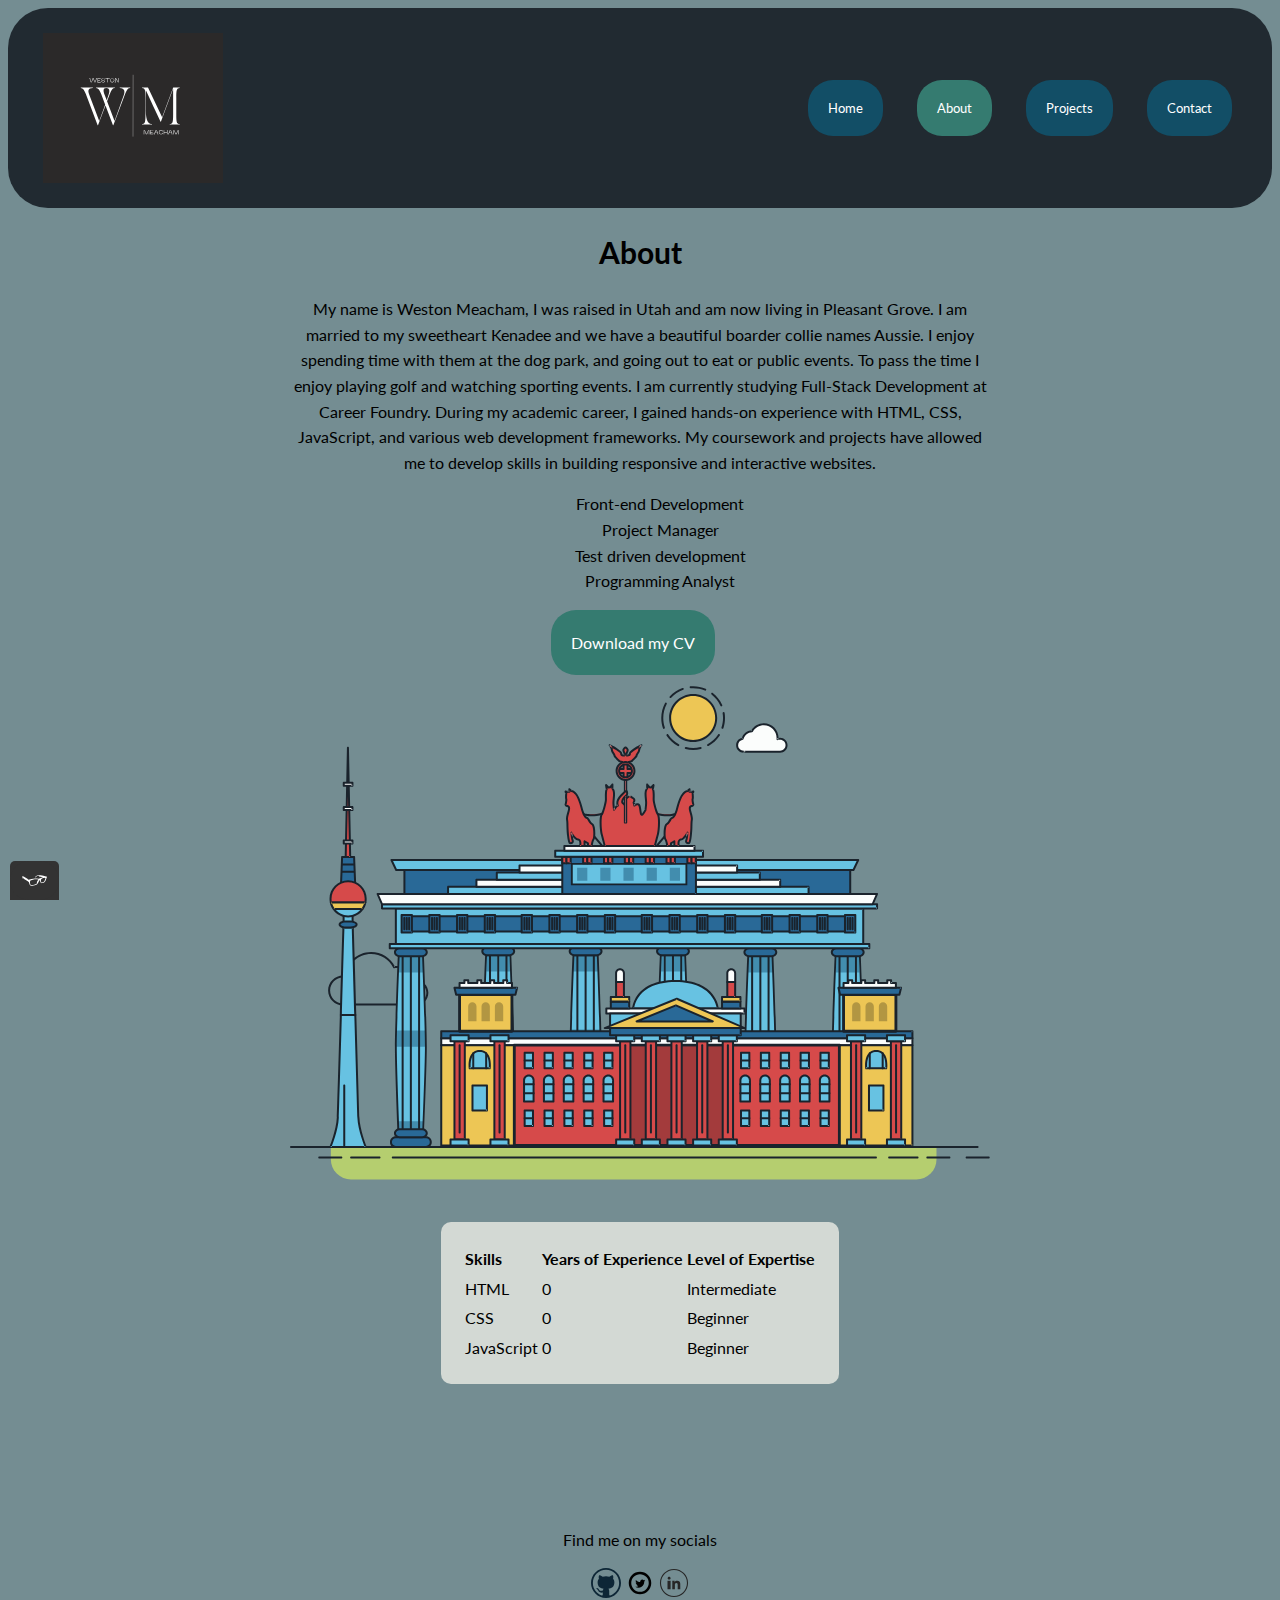
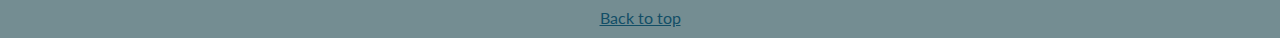
==== commit 523da309: "Small esthetic changes" ====
--- a/about.html
+++ b/about.html
@@ -13,7 +13,7 @@
     <body>
       <header class="page-header">
           <!-- Add your logo here -->
-          <img src="https://placehold.co/200x70" alt="Personal logo of my name Weston Meacham" class="page-header__item">
+          <img src="img/logo.svg" alt="Personal logo of my name Weston Meacham" class="page-header__item">
           <nav class="main-navigation page-header__item">
               <ul role="menubar" class="navigation-list">
                 <li role="presentation">
@@ -34,12 +34,12 @@
         
     <div class="about">
         <h1>About</h1>
-        <p>Hello world! My name is Weston Meacham, I was born in Arizona, raised in Utah and am now living in North Carolina. I am married to my sweetheart Kenadee and we have a beautiful boarder collie names Aussie. I enjoy spending time with them at the dog park, walking on the beach and going out to eat/public events. To pass the time I enjoy playing golf and watching sporting events. I have a dedicated mind set and perform the best when I have a good scheduled scope for my projects. I look forward to meeting you and hope we can gain a genuine long lasting friendship. </p>
+        <p>My name is Weston Meacham, I was raised in Utah and am now living in Pleasant Grove. I am married to my sweetheart Kenadee and we have a beautiful boarder collie names Aussie. I enjoy spending time with them at the dog park, and going out to eat or public events. To pass the time I enjoy playing golf and watching sporting events. I am currently studying Full-Stack Development at Career Foundry. During my academic career, I gained hands-on experience with HTML, CSS, JavaScript, and various web development frameworks. My coursework and projects have allowed me to develop skills in building responsive and interactive websites. </p>
           <ul class="experience-list">
-            <li>Front-end development</li>
-            <li>Back-end development</li>
+            <li>Front-end Development</li>
+            <li>Project Manager</li>
             <li>Test driven development</li>
-            <li>Climbing</li>
+            <li>Programming Analyst</li>
           </ul>
 
       <div class="about-cv">
@@ -676,13 +676,13 @@
         <footer class="page-footer">
           <p>Find me on my socials</p>
           <div class="social-media">
-            <img src="img/github.svg" width="30" height="30" alt="Github">
-            <img src="img/twitter.svg" width="30" height="30" alt="Twitter">
-            <img src="img/linkedin.svg" width="30" height="30" alt="Linked In">
+            <a href="https://github.com/westonmeacham" target="_blank"><img src="img/github.svg" width="30" height="30" alt="Github"></a>
+            <a href="https://x.com/WMeeks8" target="_blank"><img src="img/twitter.svg" width="30" height="30" alt="Twitter"></a>
+            <a href="https://www.linkedin.com/in/weston-meacham-21106516a/" target="_blank"><img src="img/linkedin.svg" width="30" height="30" alt="LinkedIn"></a>
           </div>
           <a href="#">Back to top</a>
       </footer>
         
-    <script src="js/tota11y.main.js"></script>
+   <script src="js/tota11y.main.js"></script>
     </body>
     </html>--- a/css/style.production.css
+++ b/css/style.production.css
@@ -17,7 +17,7 @@
     font-weight: 400;
     font-size: 16px;
     line-height: 1.6;
-    background-color: turquoise;
+    background-color: #748d92;
 }
 
 h1 {
@@ -39,22 +39,27 @@
 /* Links etc */
 
 a {
-    color: #3ea596;
+    color: #124e66;
 }
 
 a:visited {
     /*visited link */
-    color: purple;
+    color: #124e66;
 }
 
 a:hover, a:focus {
     /* No underlining when hovering over a link */
     text-decoration: none;
+    color: #357b70;
 }
 
 a:active {
     /* selected link */
     color: #489c79;
+}
+
+.span {
+    color: white;
 }
 
 /* Buttons */
@@ -71,8 +76,8 @@
     color: white;
     text-decoration: none;
     /*adds spacing to the button (this will be discussed more in-depth later) */
-    padding: 15px;
-    border-radius: 30px;
+    padding: 20px;
+    border-radius: 25px;
     /* gives the button a bottom border with a width of 2px, a type of solid, and a color in RGBA format */
     border-bottom: 2px solid border;
    /* What is all of this webkit stuff? I never put them in*/
@@ -82,6 +87,7 @@
     -webkit-transition-property: opacity;
     -o-transition-property: opacity;
     transition-property: opacity;
+    margin-right: 15px;
 }
 
 button:hover,
@@ -95,7 +101,7 @@
 }
 
 .button_secondary {
-    background-color: blue;
+    background-color: #124e66;
     color: white;
 }
 
@@ -108,7 +114,8 @@
     width: 100%;
     padding: 25px;
     align-items: center;
-    background-color: #edc655;
+    background-color: #212a31;
+    border-radius: 40px;
 }
 
 .page-header__item {
@@ -204,7 +211,7 @@
 
 table {
     text-align: left;
-    background-color: #aee0ff;
+    background-color: #d3d9d4;
     border-radius: 10px;
     padding: 3%;
     margin-top: 5%;
@@ -226,7 +233,7 @@
     }
 
     .grid__item {
-    background-color: #aee0ff;
+    background-color: #d3d9d4;
     width: auto;
     min-height: auto;
     padding: 20px;
@@ -244,7 +251,7 @@
     .grid_overlay {
     background-color: rgba(255, 255, 255, 0.7);
     display: none; /* Initially hidden */
-    color: #004d7d;
+    color: #124e66;
     padding: 20px;
     box-sizing: border-box;
     margin-top: 2%;
@@ -338,12 +345,15 @@
 	/* grid-template-columns: 300px 300px 300px, or 1fr 1fr 1fr; fractions are better than pixels - they are responsive */
 	grid-template-columns: 1fr;
 	grid-gap: 20px;
-    margin: 0 600px 0;
-    text-align: center;
+    max-width: 400px;
+    margin: 0 auto;
+   /* margin: 0 600px 0; */
+    text-align: center;
+    /* justify-content: center; */
 }
 
 .grid-message_item {
-	background-color: lightgrey;
+	background-color: #d3d9d4;
 	color: #2b2b2b;
 	width: auto;
 	min-height: auto;
@@ -351,10 +361,16 @@
 	border-radius: 20px;
 }
 
+.form-feedback {
+    margin-top: 20px;
+    font-size: 16px;
+    text-align: center;
+}
+
 .submit {
     border: none;
     font-family: inherit;
-    background-color: #e7592f;
+    background-color: #124e66;
     color: white;
     text-decoration: none;
     padding: 8px 16px;
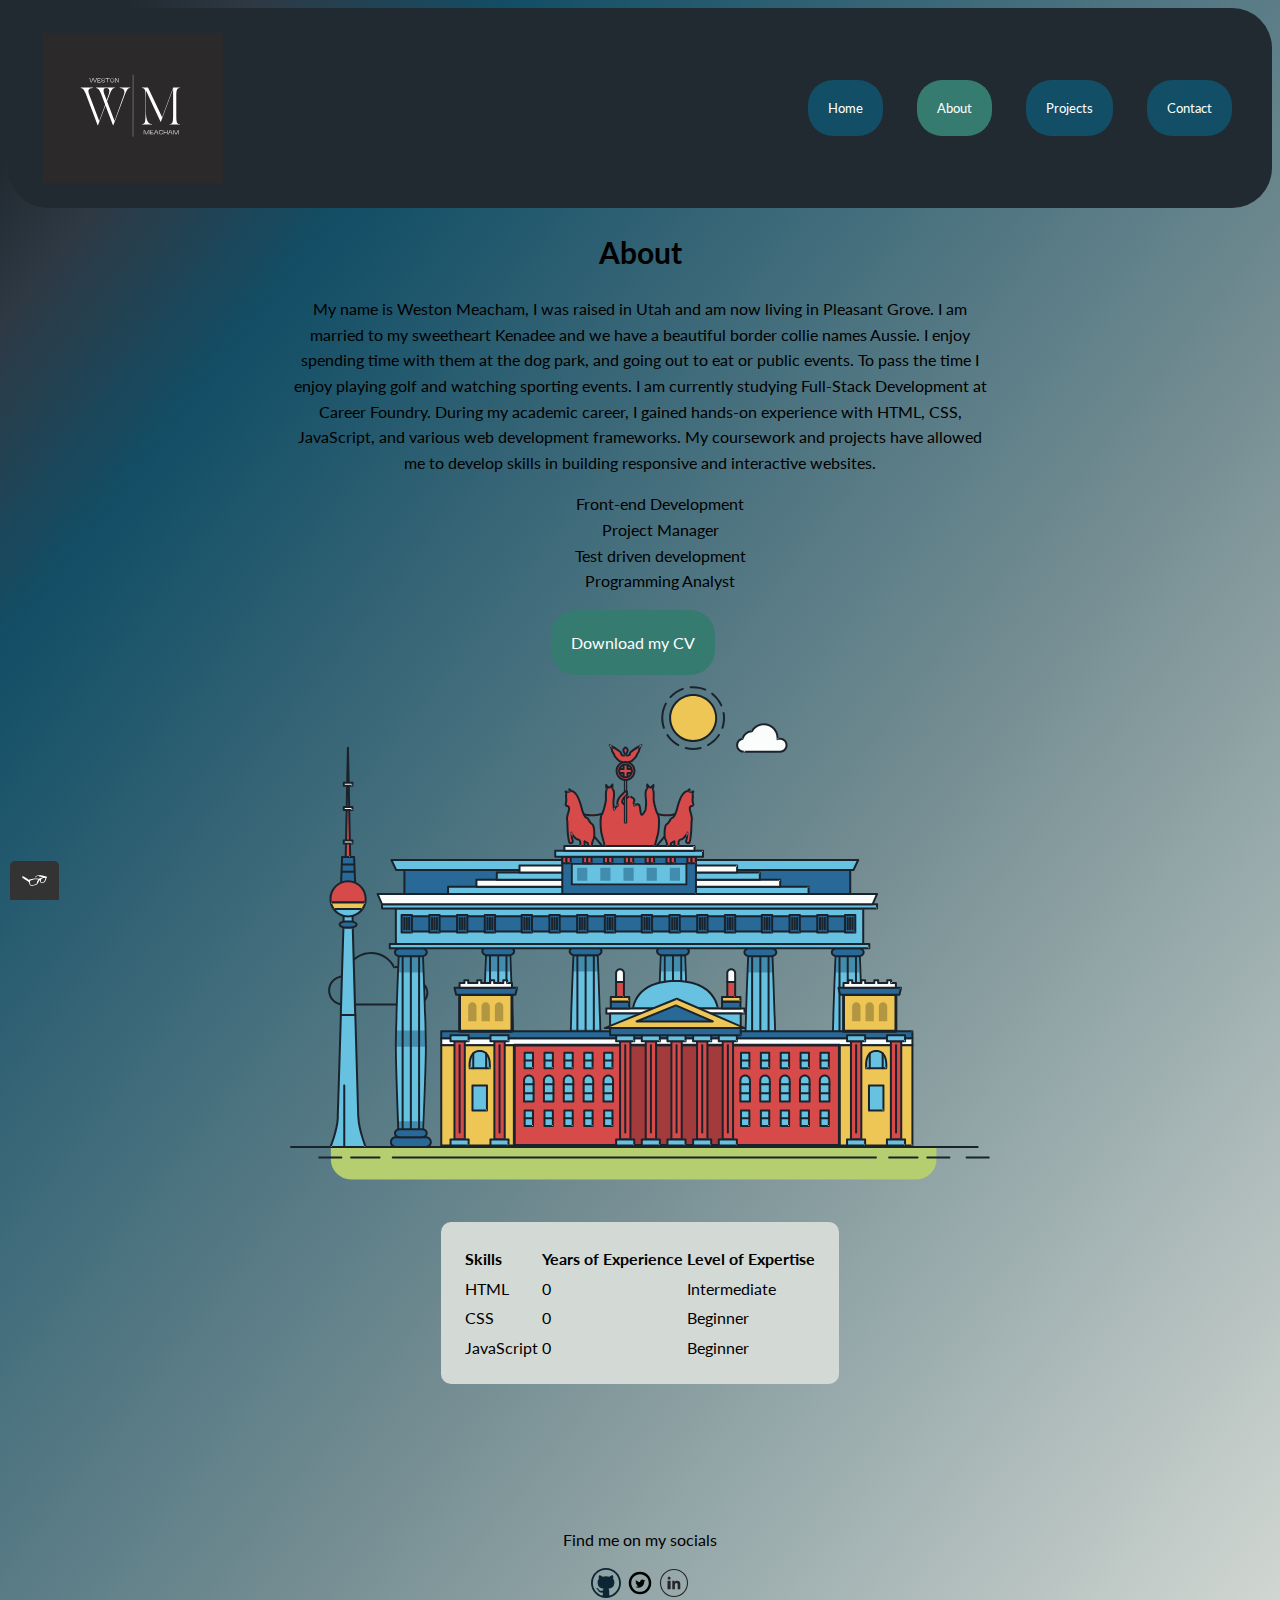
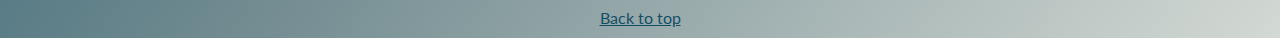
==== commit 34285859: "typo" ====
--- a/about.html
+++ b/about.html
@@ -34,7 +34,7 @@
         
     <div class="about">
         <h1>About</h1>
-        <p>My name is Weston Meacham, I was raised in Utah and am now living in Pleasant Grove. I am married to my sweetheart Kenadee and we have a beautiful boarder collie names Aussie. I enjoy spending time with them at the dog park, and going out to eat or public events. To pass the time I enjoy playing golf and watching sporting events. I am currently studying Full-Stack Development at Career Foundry. During my academic career, I gained hands-on experience with HTML, CSS, JavaScript, and various web development frameworks. My coursework and projects have allowed me to develop skills in building responsive and interactive websites. </p>
+        <p>My name is Weston Meacham, I was raised in Utah and am now living in Pleasant Grove. I am married to my sweetheart Kenadee and we have a beautiful border collie names Aussie. I enjoy spending time with them at the dog park, and going out to eat or public events. To pass the time I enjoy playing golf and watching sporting events. I am currently studying Full-Stack Development at Career Foundry. During my academic career, I gained hands-on experience with HTML, CSS, JavaScript, and various web development frameworks. My coursework and projects have allowed me to develop skills in building responsive and interactive websites. </p>
           <ul class="experience-list">
             <li>Front-end Development</li>
             <li>Project Manager</li>
--- a/css/style.production.css
+++ b/css/style.production.css
@@ -18,6 +18,7 @@
     font-size: 16px;
     line-height: 1.6;
     background-color: #748d92;
+    background: linear-gradient(to bottom right, #212a31 5%, #2e3944 10%, #124e66 20%, #748d92, #d3d9d4)
 }
 
 h1 {
@@ -178,6 +179,19 @@
     width: 250px;
     margin-right: 40px;
     border-radius: 50%;
+    transition-property: opacity;
+    transition-duration: 1.5s;
+    transition-timing-function: ease-in-out;
+    animation: fadeIn 1.5s ease-in-out forwards;
+}
+
+@keyframes fadeIn {
+    from {
+        opacity: 0;
+    }
+    to {
+        opacity: 1;
+    }
 }
 
 .profile__intro {
@@ -347,9 +361,7 @@
 	grid-gap: 20px;
     max-width: 400px;
     margin: 0 auto;
-   /* margin: 0 600px 0; */
-    text-align: center;
-    /* justify-content: center; */
+    text-align: center;
 }
 
 .grid-message_item {
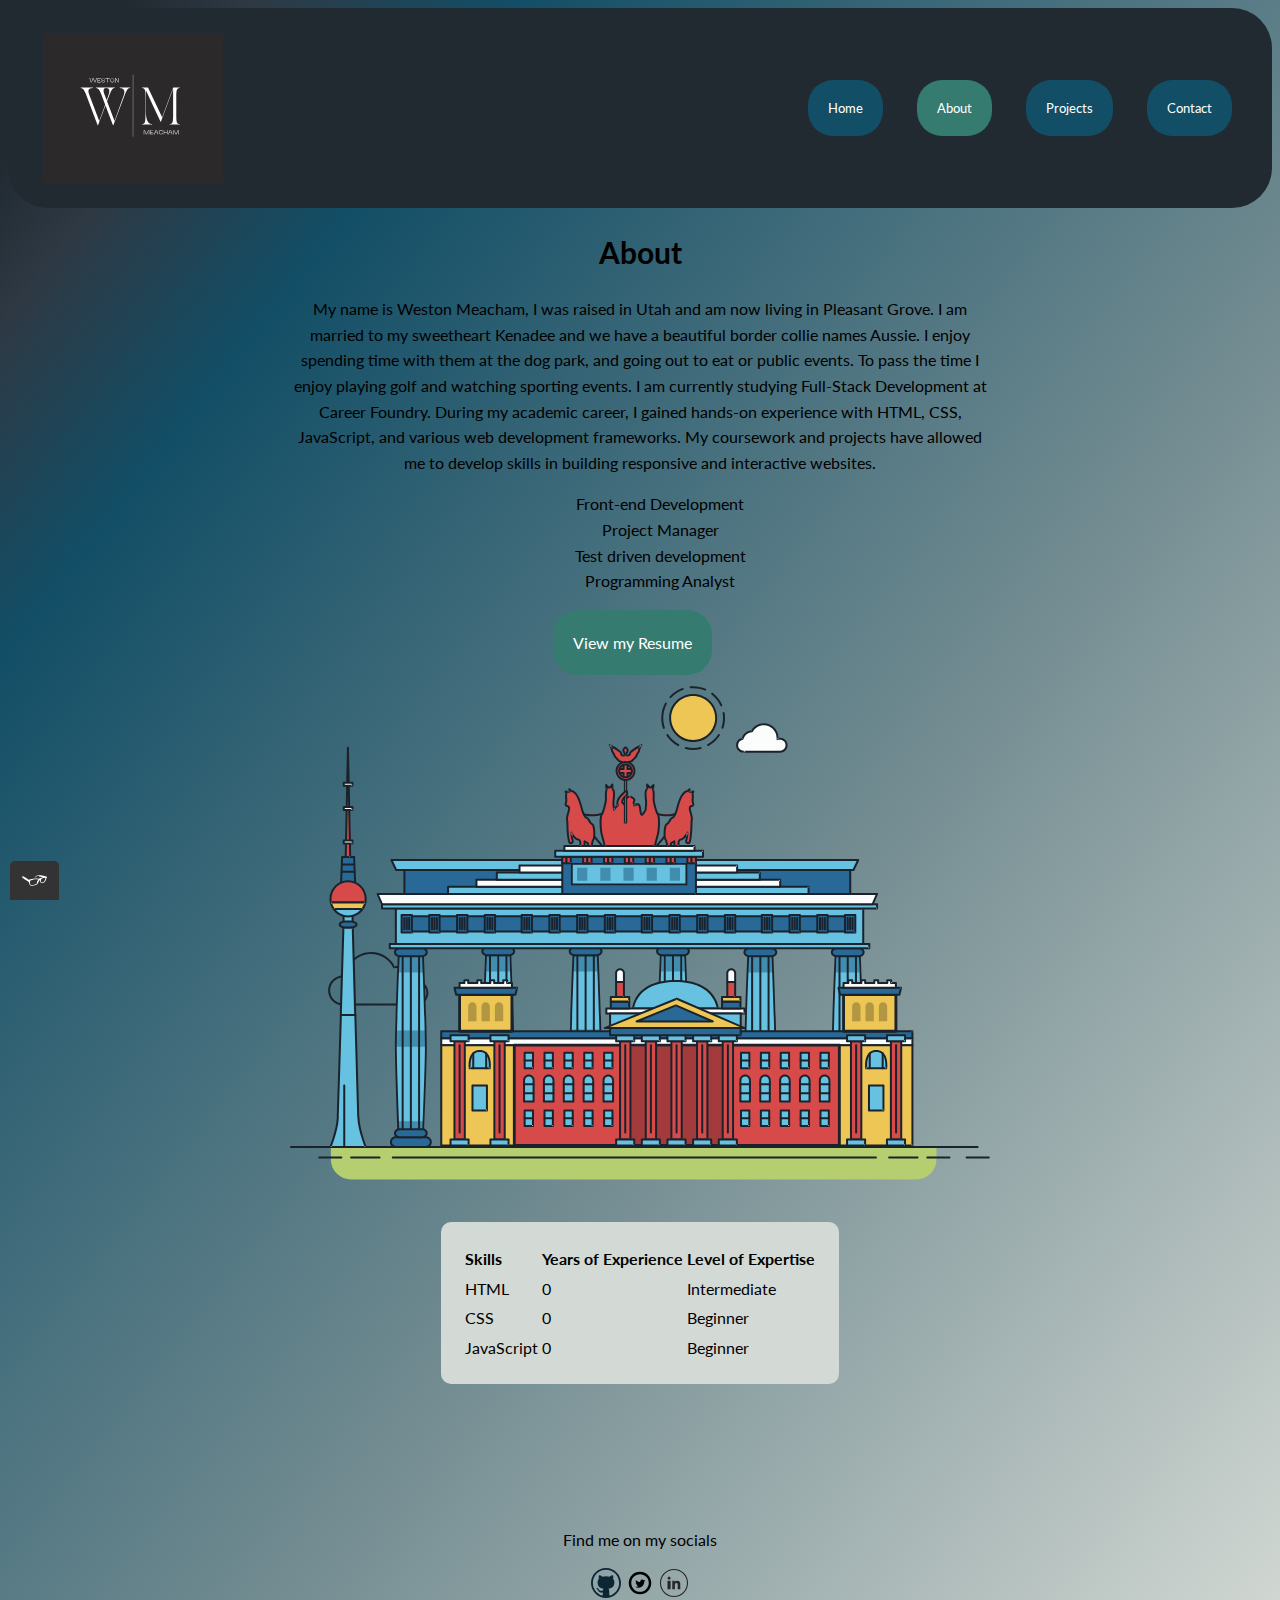
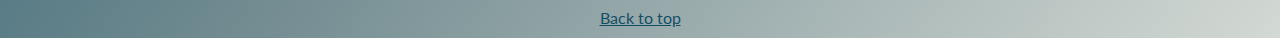
==== commit cf93048a: "Resume button" ====
--- a/about.html
+++ b/about.html
@@ -43,7 +43,7 @@
           </ul>
 
       <div class="about-cv">
-        <a href="files/cv.pdf" class="about-cv__button button" download>Download my CV</a>
+        <a href="https://drive.google.com/file/d/1eYx1oA4mFLYnD_lVsbAA0X6BLYsnlvdb/view?usp=drive_link" id= "special-link" class="button" target="_blank">View my Resume</a>
     </div>
 
             <svg id="about-picture" xmlns="http://www.w3.org/2000/svg" class="berlin-illustration" height="auto" viewBox="0 0 700 505" xmlns:xlink="http://www.w3.org/1999/xlink">
--- a/css/style.production.css
+++ b/css/style.production.css
@@ -38,6 +38,10 @@
 }
 
 /* Links etc */
+
+#special-link {
+    color: white;
+}
 
 a {
     color: #124e66;
@@ -106,6 +110,11 @@
     color: white;
 }
 
+.button_resume {
+    background-color: #124e66;
+    color: white;
+}
+
 /* Header */
 
 .page-header {
